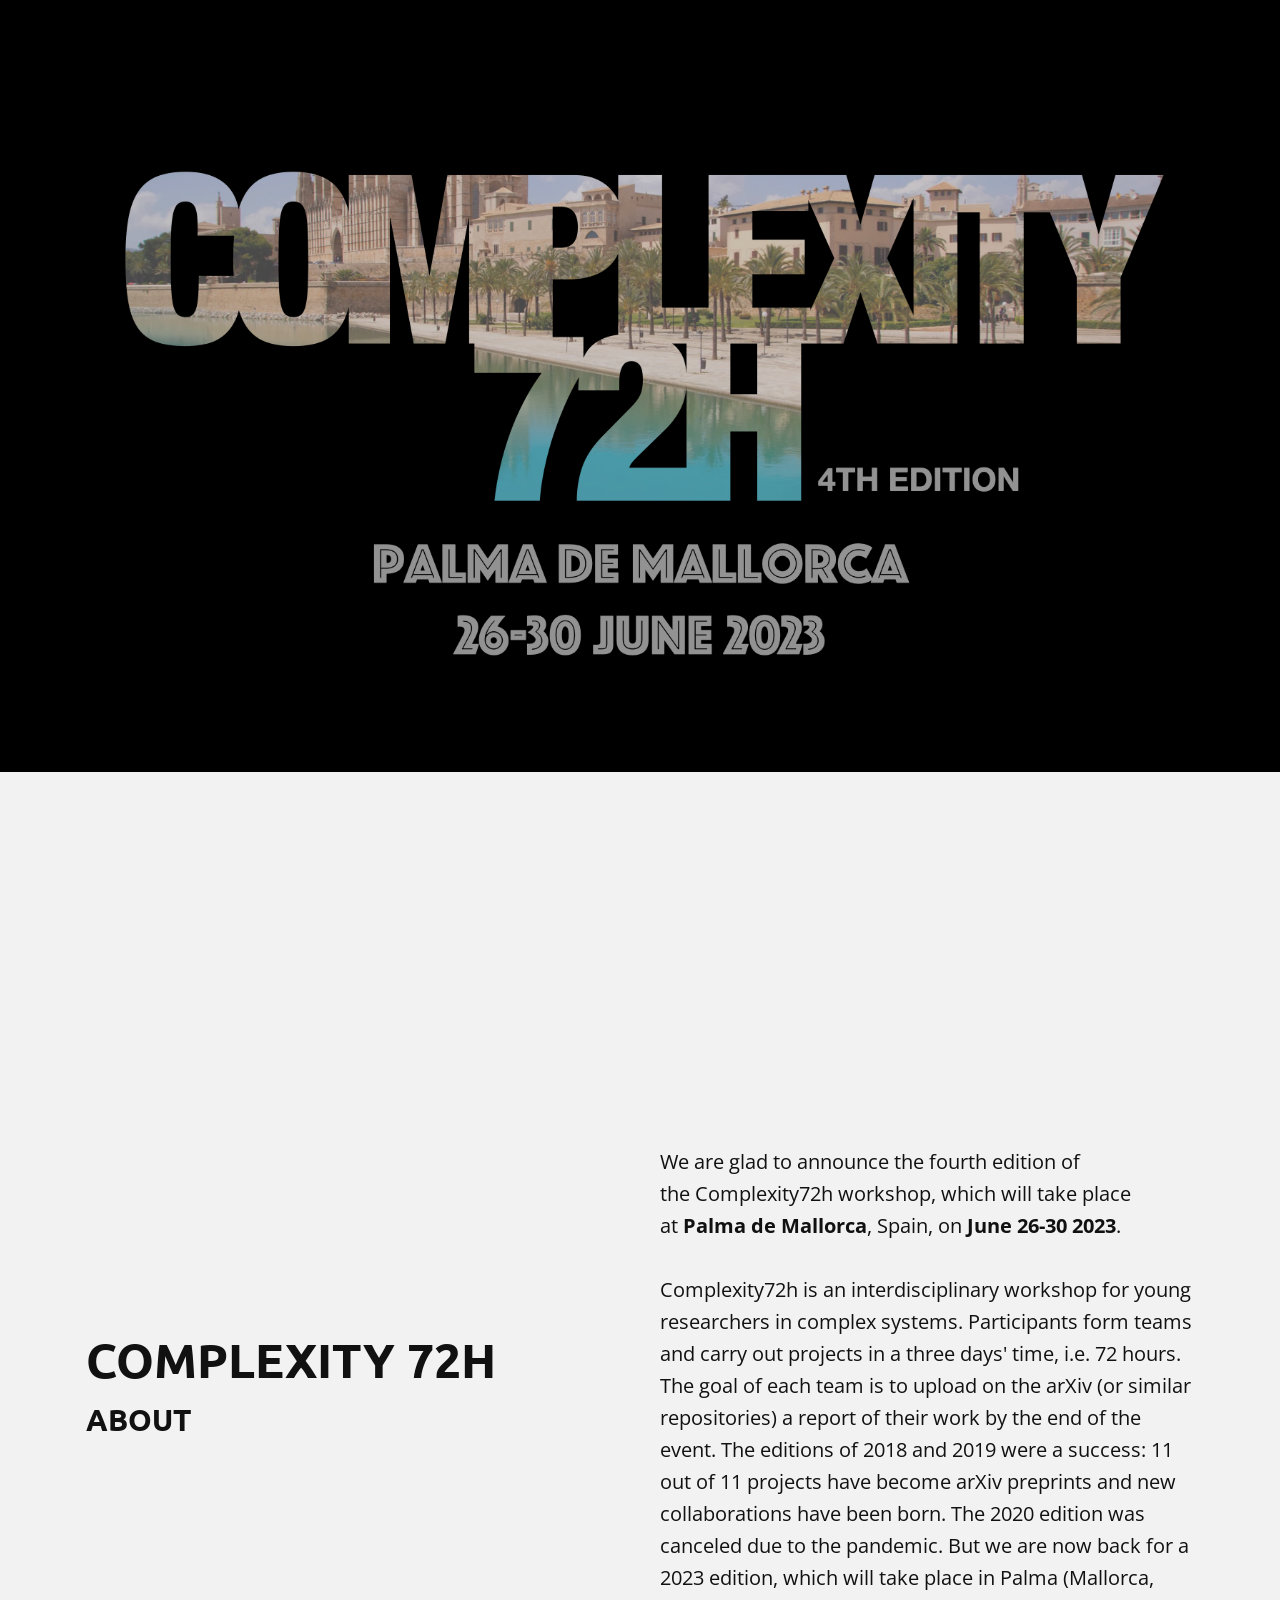
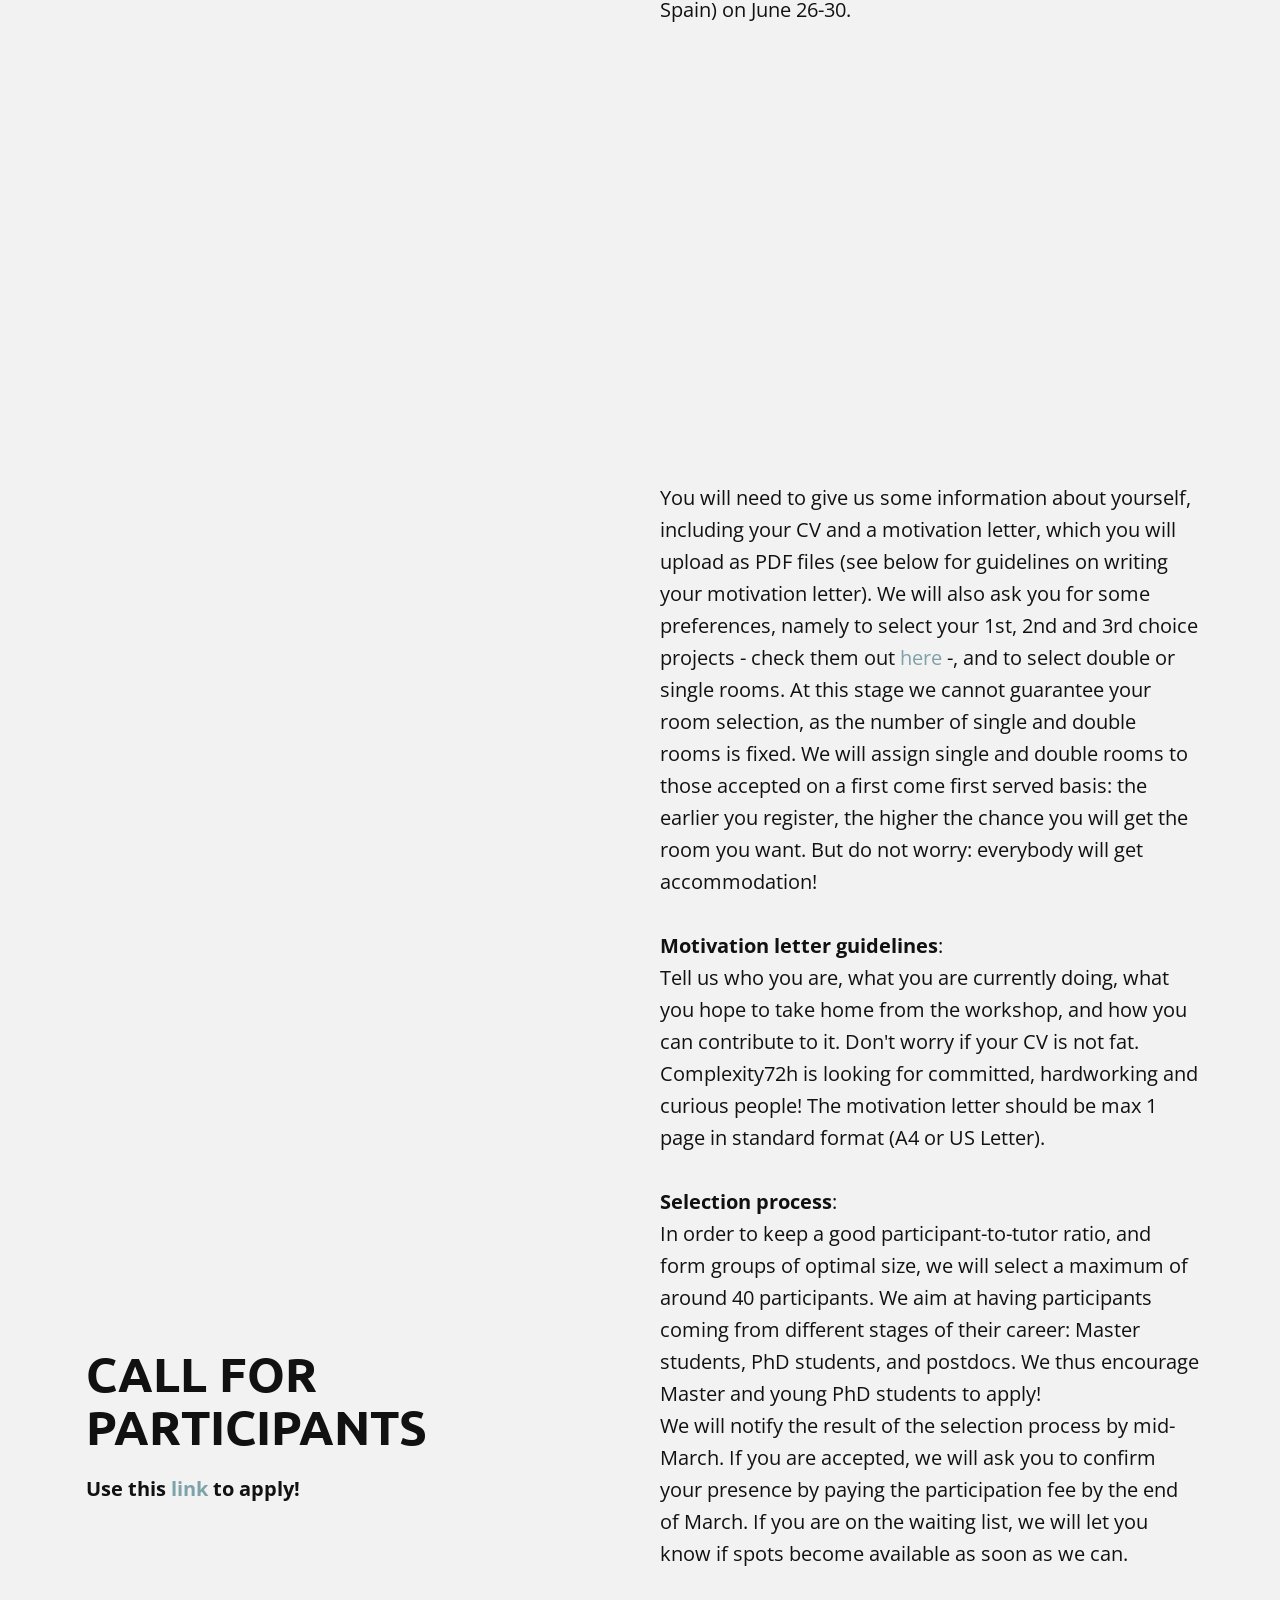
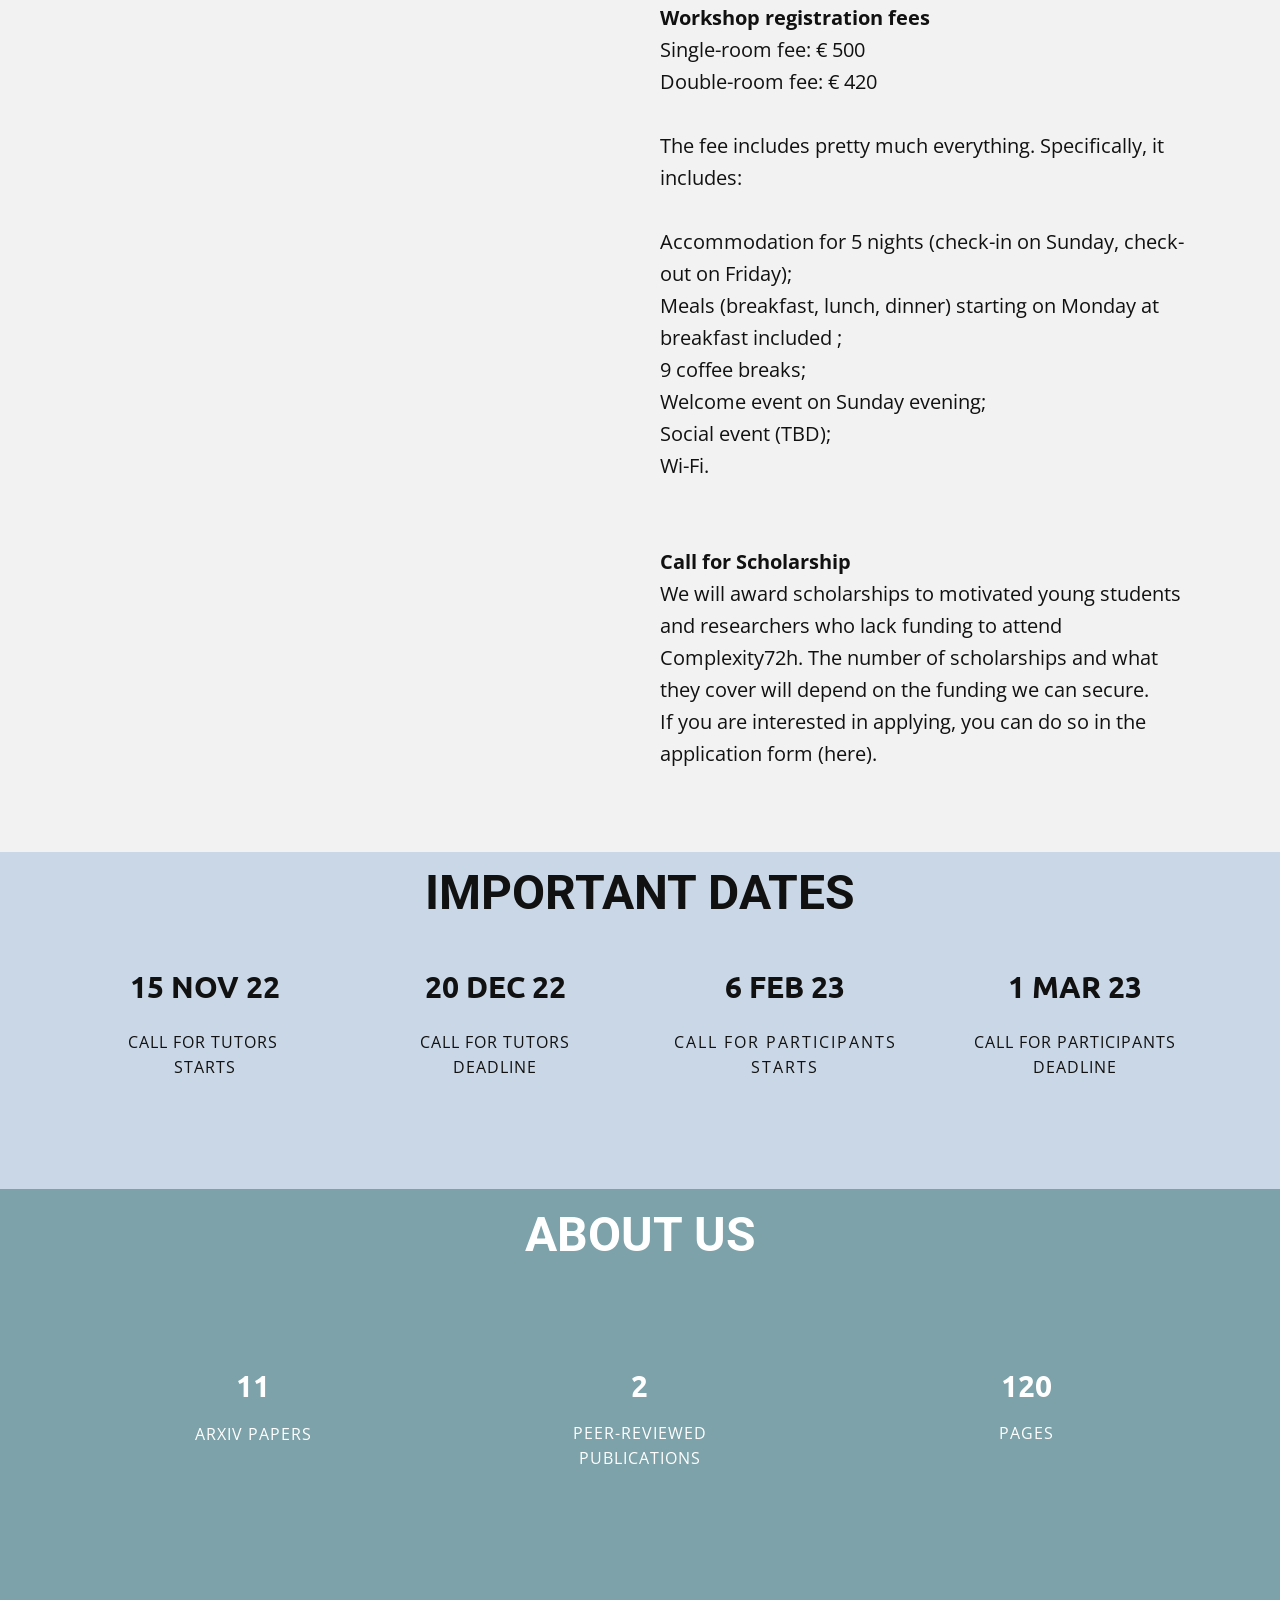
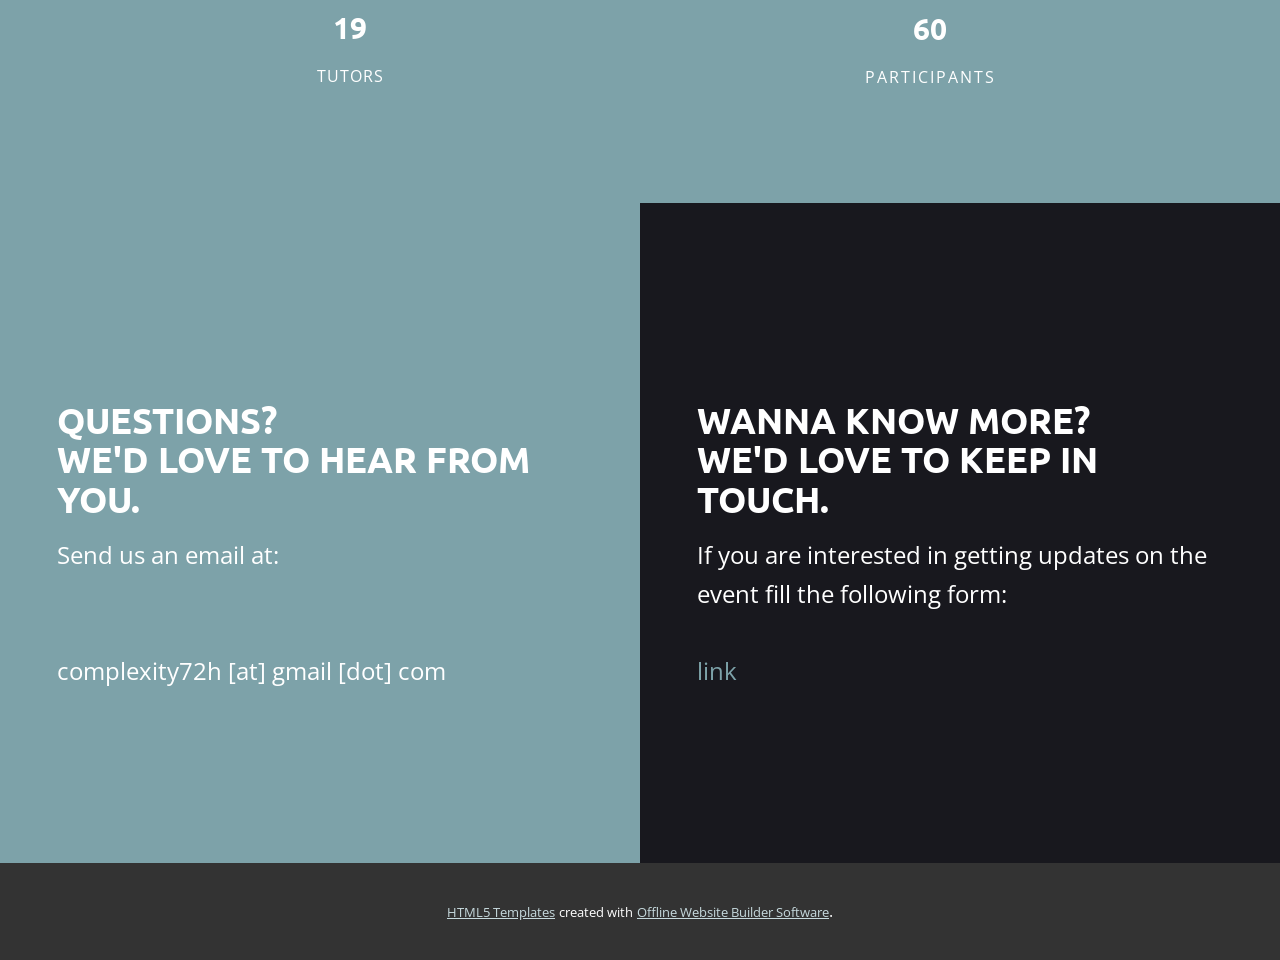
==== index.html @ 2f6fa7a8 "Add files via upload" ====
<!DOCTYPE html>
<html style="font-size: 16px;" lang="en"><head>
    <meta name="viewport" content="width=device-width, initial-scale=1.0">
    <meta charset="utf-8">
    <meta name="keywords" content="school, Children&amp;apos;sArt School, all our programs, We&amp;apos;d love to hear from you, our gallery, 5k, 150, 45, 250, Questions?Comments?We&amp;apos;d love to hear from you.">
    <meta name="description" content="">
    <title>Home</title>
    <link rel="stylesheet" href="nicepage.css" media="screen">
<link rel="stylesheet" href="Home.css" media="screen">
    <script class="u-script" type="text/javascript" src="jquery.js" defer=""></script>
    <script class="u-script" type="text/javascript" src="nicepage.js" defer=""></script>
    <meta name="generator" content="Nicepage 4.21.12, nicepage.com">
    <link id="u-theme-google-font" rel="stylesheet" href="https://fonts.googleapis.com/css?family=Roboto:100,100i,300,300i,400,400i,500,500i,700,700i,900,900i|Open+Sans:300,300i,400,400i,500,500i,600,600i,700,700i,800,800i">
    <link id="u-page-google-font" rel="stylesheet" href="https://fonts.googleapis.com/css?family=Ubuntu:300,300i,400,400i,500,500i,700,700i|Open+Sans:300,300i,400,400i,500,500i,600,600i,700,700i,800,800i">
    
    
    
    
    
    
    
    <script type="application/ld+json">{
		"@context": "http://schema.org",
		"@type": "Organization",
		"name": ""
}</script>
    <meta name="theme-color" content="#7da2a9">
    <meta property="og:title" content="Home">
    <meta property="og:type" content="website">
  </head>
  <body data-home-page="Home.html" data-home-page-title="Home" class="u-body u-overlap u-xl-mode" data-lang="en"><header class="u-black u-clearfix u-header u-sticky u-sticky-2eb9 u-header" id="sec-9c25"><div class="u-clearfix u-sheet u-sheet-1">
        <nav class="u-align-left u-menu u-menu-one-level u-nav-spacing-25 u-offcanvas u-menu-1">
          <div class="menu-collapse u-custom-font u-font-open-sans" style="font-weight: 700;">
            <a class="u-button-style u-custom-color u-custom-text-hover-color u-nav-link" href="#" style="padding: 4px 0px; font-size: calc(1em + 8px);">
              <svg class="u-svg-link" preserveAspectRatio="xMidYMin slice" viewBox="0 0 302 302" style="undefined"><use xmlns:xlink="http://www.w3.org/1999/xlink" xlink:href="#svg-7b92"></use></svg>
              <svg xmlns="http://www.w3.org/2000/svg" xmlns:xlink="http://www.w3.org/1999/xlink" version="1.1" id="svg-7b92" x="0px" y="0px" viewBox="0 0 302 302" style="enable-background:new 0 0 302 302;" xml:space="preserve" class="u-svg-content"><g><rect y="36" width="302" height="30"></rect><rect y="236" width="302" height="30"></rect><rect y="136" width="302" height="30"></rect>
</g><g></g><g></g><g></g><g></g><g></g><g></g><g></g><g></g><g></g><g></g><g></g><g></g><g></g><g></g><g></g></svg>
            </a>
          </div>
          <div class="u-custom-menu u-nav-container">
            <ul class="u-custom-font u-font-open-sans u-nav u-spacing-25 u-unstyled u-nav-1"><li class="u-nav-item"><a class="u-black u-button-style u-nav-link u-text-hover-white" href="Home.html" style="padding: 8px 48px;">Home</a>
</li><li class="u-nav-item"><a class="u-black u-button-style u-nav-link u-text-hover-white" href="Palma-de-Mallorca-2023.html" style="padding: 8px 48px;">Palma de Mallorca 2023</a>
</li><li class="u-nav-item"><a class="u-black u-button-style u-nav-link u-text-hover-white" href="Previous-Editions.html" style="padding: 8px 48px;">Previous Editions</a>
</li></ul>
          </div>
          <div class="u-custom-menu u-nav-container-collapse">
            <div class="u-align-center u-black u-container-style u-inner-container-layout u-opacity u-opacity-95 u-sidenav">
              <div class="u-inner-container-layout u-sidenav-overflow">
                <div class="u-menu-close"></div>
                <ul class="u-align-center u-nav u-popupmenu-items u-unstyled u-nav-2"><li class="u-nav-item"><a class="u-button-style u-nav-link" href="Home.html">Home</a>
</li><li class="u-nav-item"><a class="u-button-style u-nav-link" href="Palma-de-Mallorca-2023.html">Palma de Mallorca 2023</a>
</li><li class="u-nav-item"><a class="u-button-style u-nav-link" href="Previous-Editions.html">Previous Editions</a>
</li></ul>
              </div>
            </div>
            <div class="u-black u-menu-overlay u-opacity u-opacity-70"></div>
          </div>
        </nav>
      </div></header> 
    <section class="u-clearfix u-image u-section-1" id="sec-1aa9" data-image-width="1920" data-image-height="1080">
      <div class="u-clearfix u-sheet u-sheet-1"></div>
    </section>
    <section class="u-clearfix u-grey-5 u-section-2" id="sec-4bbd">
      <div class="u-clearfix u-sheet u-sheet-1">
        <div class="u-clearfix u-expanded-width u-gutter-20 u-layout-wrap u-layout-wrap-1">
          <div class="u-layout" style="">
            <div class="u-layout-row" style="">
              <div class="u-align-left u-container-style u-layout-cell u-left-cell u-size-30 u-layout-cell-1">
                <div class="u-container-layout u-valign-middle u-container-layout-1">
                  <h2 class="u-text u-text-1">
                    <span style="font-weight: 700;"></span> COMPLEXITY 72H<br>
                    <span style="font-size: 1.875rem;">ABOUT</span>
                  </h2>
                </div>
              </div>
              <div class="u-align-left u-container-style u-layout-cell u-right-cell u-size-30 u-layout-cell-2">
                <div class="u-container-layout u-valign-middle u-container-layout-2">
                  <p class="u-text u-text-2">We are glad to announce the fourth edition of the&nbsp;Complexity72h&nbsp;workshop, which will take place at&nbsp;<span style="font-weight: 700;">Palma de Mallorca</span>, Spain, on&nbsp;<span style="font-weight: 700;">June 26-30 2023</span>.<br>
                    <br>Complexity72h&nbsp;is an interdisciplinary workshop for young researchers in complex systems. Participants form teams and carry out projects in a three days' time, i.e. 72 hours. The goal of each team is to upload on the arXiv (or similar repositories) a report of their work by the end of the event. The editions of 2018 and 2019 were a success: 11 out of 11 projects have become arXiv preprints and new collaborations have been born.&nbsp;The 2020 edition was canceled due to the pandemic. But we are now back for a 2023 edition, which will take place in Palma (Mallorca, Spain) on June 26-30.&nbsp;
                  </p>
                </div>
              </div>
            </div>
          </div>
        </div>
      </div>
    </section>
    <section class="u-clearfix u-grey-5 u-section-3" id="sec-7273">
      <div class="u-clearfix u-sheet u-sheet-1">
        <div class="u-clearfix u-expanded-width u-gutter-20 u-layout-wrap u-layout-wrap-1">
          <div class="u-layout" style="">
            <div class="u-layout-row" style="">
              <div class="u-align-left u-container-style u-layout-cell u-left-cell u-size-30 u-layout-cell-1">
                <div class="u-container-layout u-valign-middle u-container-layout-1">
                  <h2 class="u-text u-text-1">
                    <span style="font-weight: 700;"></span>CALL FOR PARTICIPANTS <br>
                  </h2>
                  <p class="u-large-text u-text u-text-variant u-text-2">
                    <span style="font-weight: 700;"></span>Use this <a href="https://forms.gle/ZhBWpXZ8KULKMS8RA" class="u-active-none u-border-none u-btn u-button-link u-button-style u-hover-none u-none u-text-palette-1-base u-btn-1" target="_blank">link</a> to apply!​&nbsp;<br>
                  </p>
                </div>
              </div>
              <div class="u-align-left u-container-style u-layout-cell u-right-cell u-size-30 u-layout-cell-2">
                <div class="u-container-layout u-valign-middle u-container-layout-2">
                  <p class="u-text u-text-3"><b style="">
                      <span style="font-weight: 400;">You will need to give us some information about yourself, including your CV and a motivation letter, which you will upload as PDF files (see below for guidelines on writing your motivation letter). We will also ask you for some preferences, namely to select your 1st, 2nd and 3rd choice projects - check them out <a href="Palma-de-Mallorca-2023.html" class="u-active-none u-border-none u-btn u-button-link u-button-style u-hover-none u-none u-text-palette-1-base u-btn-2">here</a> -, and to select double or single rooms. At this stage we cannot guarantee your room selection, as the number of single and double rooms is fixed. We will assign single and double rooms to those accepted on a first come first served basis: the earlier you register, the higher the chance you will get the room you want. But do not worry: everybody will get accommodation!
                      </span>
                      <br>
                      <br>
                      <span style="font-weight: 400;">
                        <span style="font-weight: 700;">Motivation letter guidelines</span>:
                      </span>
                      <br>
                      <span style="font-weight: 400;">Tell us who you are, what you are currently doing, what you hope to take home from the workshop, and how you can contribute to it. Don't worry if your CV is not fat. Complexity72h is looking for committed, hardworking and curious people! The motivation letter should be max 1 page in standard format (A4 or US Letter).</span>
                      <br>
                      <br>
                      <span style="font-weight: 400;">
                        <span style="font-weight: 700;">Selection process</span>:
                      </span>
                      <br>
                      <span style="font-weight: 400;">In order to keep a good participant-to-tutor ratio, and form groups of optimal size, we will select a maximum of around 40 participants. We aim at having participants coming from different stages of their career: Master students, PhD students, and postdocs. We thus encourage Master and young PhD students to apply!</span></b>
                    <br><b style="">
                      <span style="font-weight: 400;">We will notify the result of the selection process by mid-March. If you are accepted, we will ask you to confirm your presence by paying the participation fee by the end of March. If you are on the waiting list, we will let you know if spots become available as soon as we can.<span style="font-weight: 400;"></span>&nbsp;
                      </span></b>
                    <br>
                    <br><b>Workshop registration fees<br>
                      <span style="font-weight: 400;">Single-room fee: € 500<br>Double-room fee: € 420
                      </span></b>
                    <br>
                    <br><b>
                      <span style="font-weight: 400;">The fee includes pretty much everything. Specifically, it includes:&nbsp;</span></b>
                    <br>
                    <br><b>
                      <span style="font-weight: 400;">Accommodation for 5 nights (check-in on Sunday, check-out on Friday);<br>
                      </span></b>Meals (breakfast, lunch, dinner) starting on Monday at breakfast included<b>
                      <span style="font-weight: 400;">;</span></b>
                    <br>9 coffee breaks;<br><b>
                      <span style="font-weight: 400;">Welcome event on Sunday evening;<br>Social event (TBD);<br>Wi-Fi.
                      </span></b>
                    <br>
                    <br>
                    <br><b>Call for Scholarship</b>
                    <br><b>
                      <span style="font-weight: 400;">We will award scholarships to motivated young students and researchers who lack funding to attend Complexity72h. </span></b>The number of scholarships and what they cover will depend on the funding we can secure.<br><b>
                      <span style="font-weight: 400;">If you are interested in applying, you can do so in the application form (here).</span>
                      <br></b>
                  </p>
                </div>
              </div>
            </div>
          </div>
        </div>
      </div>
    </section>
    <section class="u-clearfix u-palette-2-light-2 u-section-4" id="sec-7dad">
      <div class="u-clearfix u-sheet u-sheet-1">
        <h1 class="u-align-center u-text u-text-1">IMPORTANT DATES</h1>
        <div class="u-clearfix u-expanded-width u-gutter-20 u-layout-wrap u-layout-wrap-1">
          <div class="u-layout">
            <div class="u-layout-row">
              <div class="u-align-center u-container-style u-layout-cell u-left-cell u-size-15 u-size-30-md u-layout-cell-1">
                <div class="u-container-layout">
                  <h2 class="u-text u-text-2" data-animation-name="counter" data-animation-event="scroll" data-animation-duration="3000">15&nbsp;NOV&nbsp;22</h2>
                  <p class="u-text u-text-3">CALL FOR TUTORS&nbsp;<br>STARTS
                  </p>
                </div>
              </div>
              <div class="u-align-center u-container-style u-layout-cell u-size-15 u-size-30-md u-layout-cell-2">
                <div class="u-container-layout">
                  <h2 class="u-text u-text-4" data-animation-name="counter" data-animation-event="scroll" data-animation-duration="3000">20&nbsp;DEC&nbsp;22</h2>
                  <p class="u-text u-text-5">CALL FOR TUTORS<br>DEADLINE
                  </p>
                </div>
              </div>
              <div class="u-align-center u-container-style u-layout-cell u-size-15 u-size-30-md u-layout-cell-3">
                <div class="u-container-layout">
                  <h2 class="u-text u-text-6" data-animation-name="counter" data-animation-event="scroll" data-animation-duration="3000">6 FEB&nbsp;23</h2>
                  <p class="u-text u-text-7">CALL FOR PARTICIPANTS STARTS</p>
                </div>
              </div>
              <div class="u-align-center u-container-style u-layout-cell u-right-cell u-size-15 u-size-30-md u-layout-cell-4">
                <div class="u-container-layout">
                  <h2 class="u-text u-text-8" data-animation-name="counter" data-animation-event="scroll" data-animation-duration="3000">1&nbsp;MAR&nbsp;23</h2>
                  <p class="u-text u-text-9">CALL FOR PARTICIPANTS DEADLINE</p>
                </div>
              </div>
            </div>
          </div>
        </div>
      </div>
    </section>
    <section class="u-clearfix u-palette-1-base u-section-5" id="sec-4402">
      <div class="u-clearfix u-sheet u-sheet-1">
        <h1 class="u-align-center u-text u-text-1">ABOUT US</h1>
        <div class="u-clearfix u-expanded-width u-gutter-20 u-layout-wrap u-layout-wrap-1">
          <div class="u-layout">
            <div class="u-layout-row">
              <div class="u-align-center u-container-style u-layout-cell u-left-cell u-size-20 u-layout-cell-1">
                <div class="u-container-layout">
                  <h2 class="u-text u-text-2" data-animation-name="counter" data-animation-event="scroll" data-animation-duration="3000">11</h2>
                  <p class="u-text u-text-3">ARXIV PAPERS</p>
                </div>
              </div>
              <div class="u-align-center u-container-style u-layout-cell u-size-20 u-layout-cell-2">
                <div class="u-container-layout">
                  <h2 class="u-text u-text-4" data-animation-name="counter" data-animation-event="scroll" data-animation-duration="3000">2</h2>
                  <p class="u-text u-text-5">PEER-REVIEWED PUBLICATIONS</p>
                </div>
              </div>
              <div class="u-align-center u-container-style u-layout-cell u-right-cell u-size-20 u-layout-cell-3">
                <div class="u-container-layout">
                  <h2 class="u-text u-text-6" data-animation-name="counter" data-animation-event="scroll" data-animation-duration="3000">120</h2>
                  <p class="u-text u-text-7">PAGES</p>
                </div>
              </div>
            </div>
          </div>
        </div>
        <div class="u-clearfix u-expanded-width u-gutter-20 u-layout-wrap u-layout-wrap-2">
          <div class="u-layout">
            <div class="u-layout-row">
              <div class="u-align-center u-container-style u-layout-cell u-size-30 u-layout-cell-4">
                <div class="u-container-layout u-valign-middle-lg u-valign-middle-md u-valign-middle-sm u-valign-middle-xl">
                  <h2 class="u-text u-text-8" data-animation-name="counter" data-animation-event="scroll" data-animation-duration="3000">19</h2>
                  <p class="u-text u-text-9">TUTORS</p>
                </div>
              </div>
              <div class="u-align-center u-container-style u-layout-cell u-size-30 u-layout-cell-5">
                <div class="u-container-layout">
                  <h2 class="u-text u-text-10" data-animation-name="counter" data-animation-event="scroll" data-animation-duration="3000">60</h2>
                  <p class="u-text u-text-11">PARTICIPANTS</p>
                </div>
              </div>
            </div>
          </div>
        </div>
      </div>
    </section>
    <section class="u-clearfix u-section-6" id="sec-4dc2">
      <div class="u-clearfix u-expanded-width u-layout-wrap u-layout-wrap-1">
        <div class="u-layout">
          <div class="u-layout-row">
            <div class="u-container-style u-layout-cell u-left-cell u-palette-1-base u-size-30 u-layout-cell-1">
              <div class="u-container-layout u-valign-middle-md u-container-layout-1">
                <h2 class="u-text u-text-1">Questions?<br>We'd love to hear from you.
                </h2>
                <p class="u-text u-text-2">Send us an email at:<br>
                  <br>
                  <br>complexity72h [at] gmail [dot] com<br>
                </p>
              </div>
            </div>
            <div class="u-container-style u-layout-cell u-palette-3-base u-right-cell u-size-30 u-layout-cell-2">
              <div class="u-container-layout u-valign-middle-sm">
                <h2 class="u-text u-text-3">WANNA KNOW MORE?<br>We'd love to KEEP IN TOUCH.<br>
                </h2>
                <p class="u-text u-text-4">If you are interested in getting updates on the event fill the following form:&nbsp;<br>
                  <br>
                  <a href="https://forms.gle/D4HjckJXUAD5iAQCA" class="u-active-none u-border-none u-btn u-button-link u-button-style u-hover-none u-none u-text-palette-1-base u-btn-1" target="_blank">link</a>
                  <br>
                </p>
              </div>
            </div>
          </div>
        </div>
      </div>
    </section>
    
    
    
    <section class="u-backlink u-clearfix u-grey-80">
      <a class="u-link" href="https://nicepage.com/html5-template" target="_blank">
        <span>HTML5 Templates</span>
      </a>
      <p class="u-text">
        <span>created with</span>
      </p>
      <a class="u-link" href="" target="_blank">
        <span>Offline Website Builder Software</span>
      </a>. 
    </section>
  
</body></html>
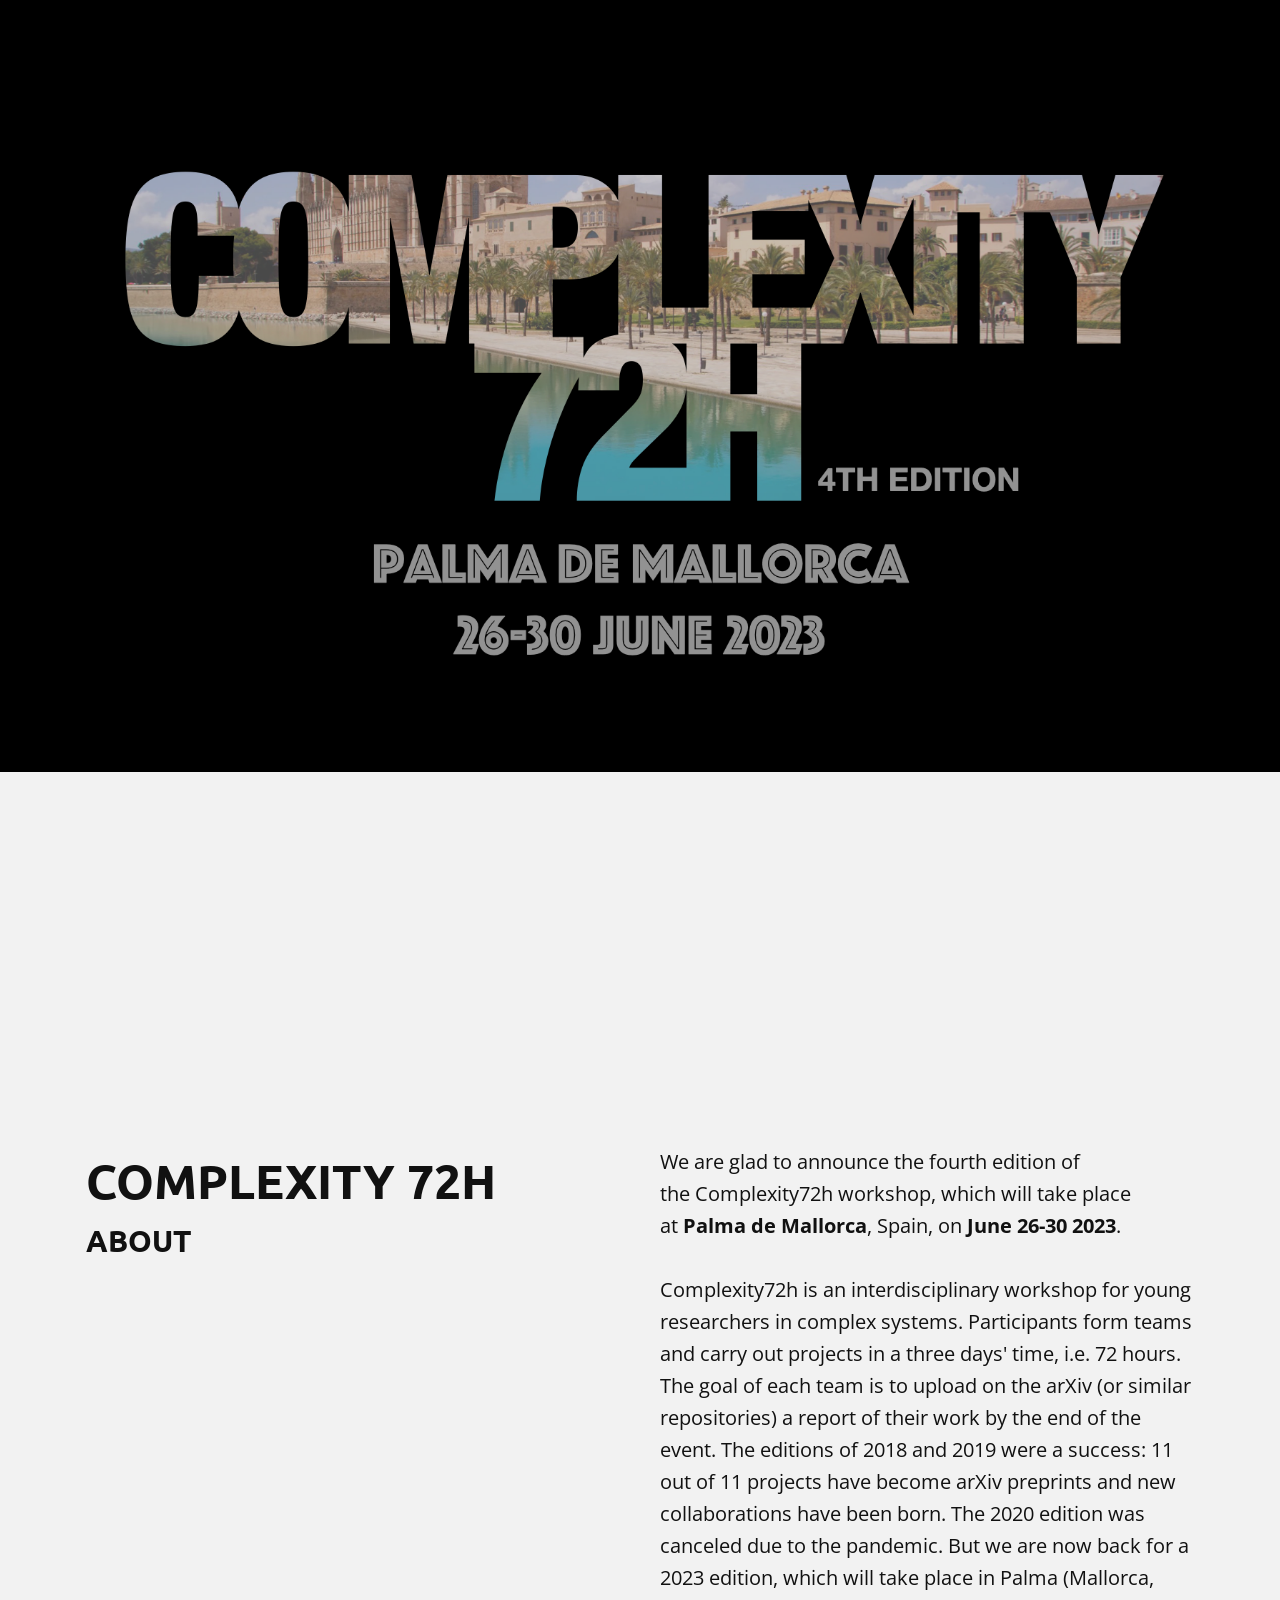
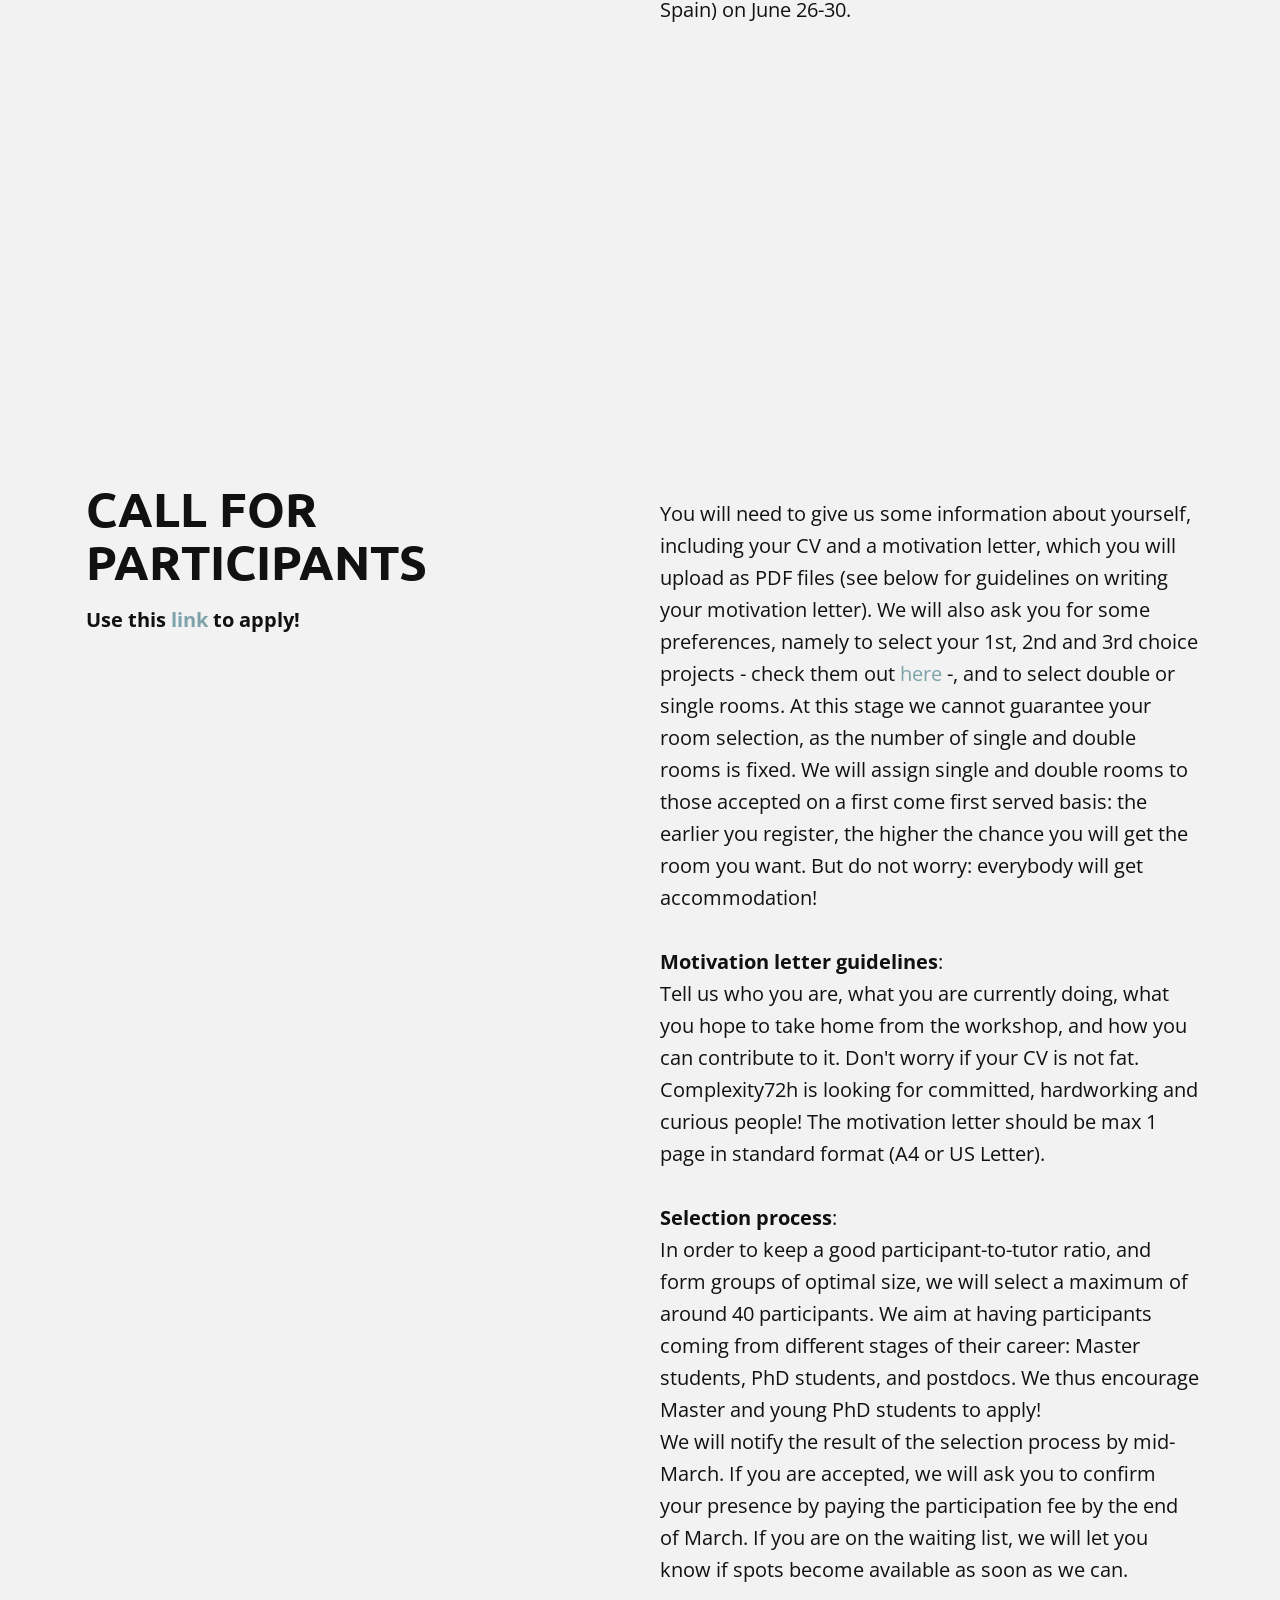
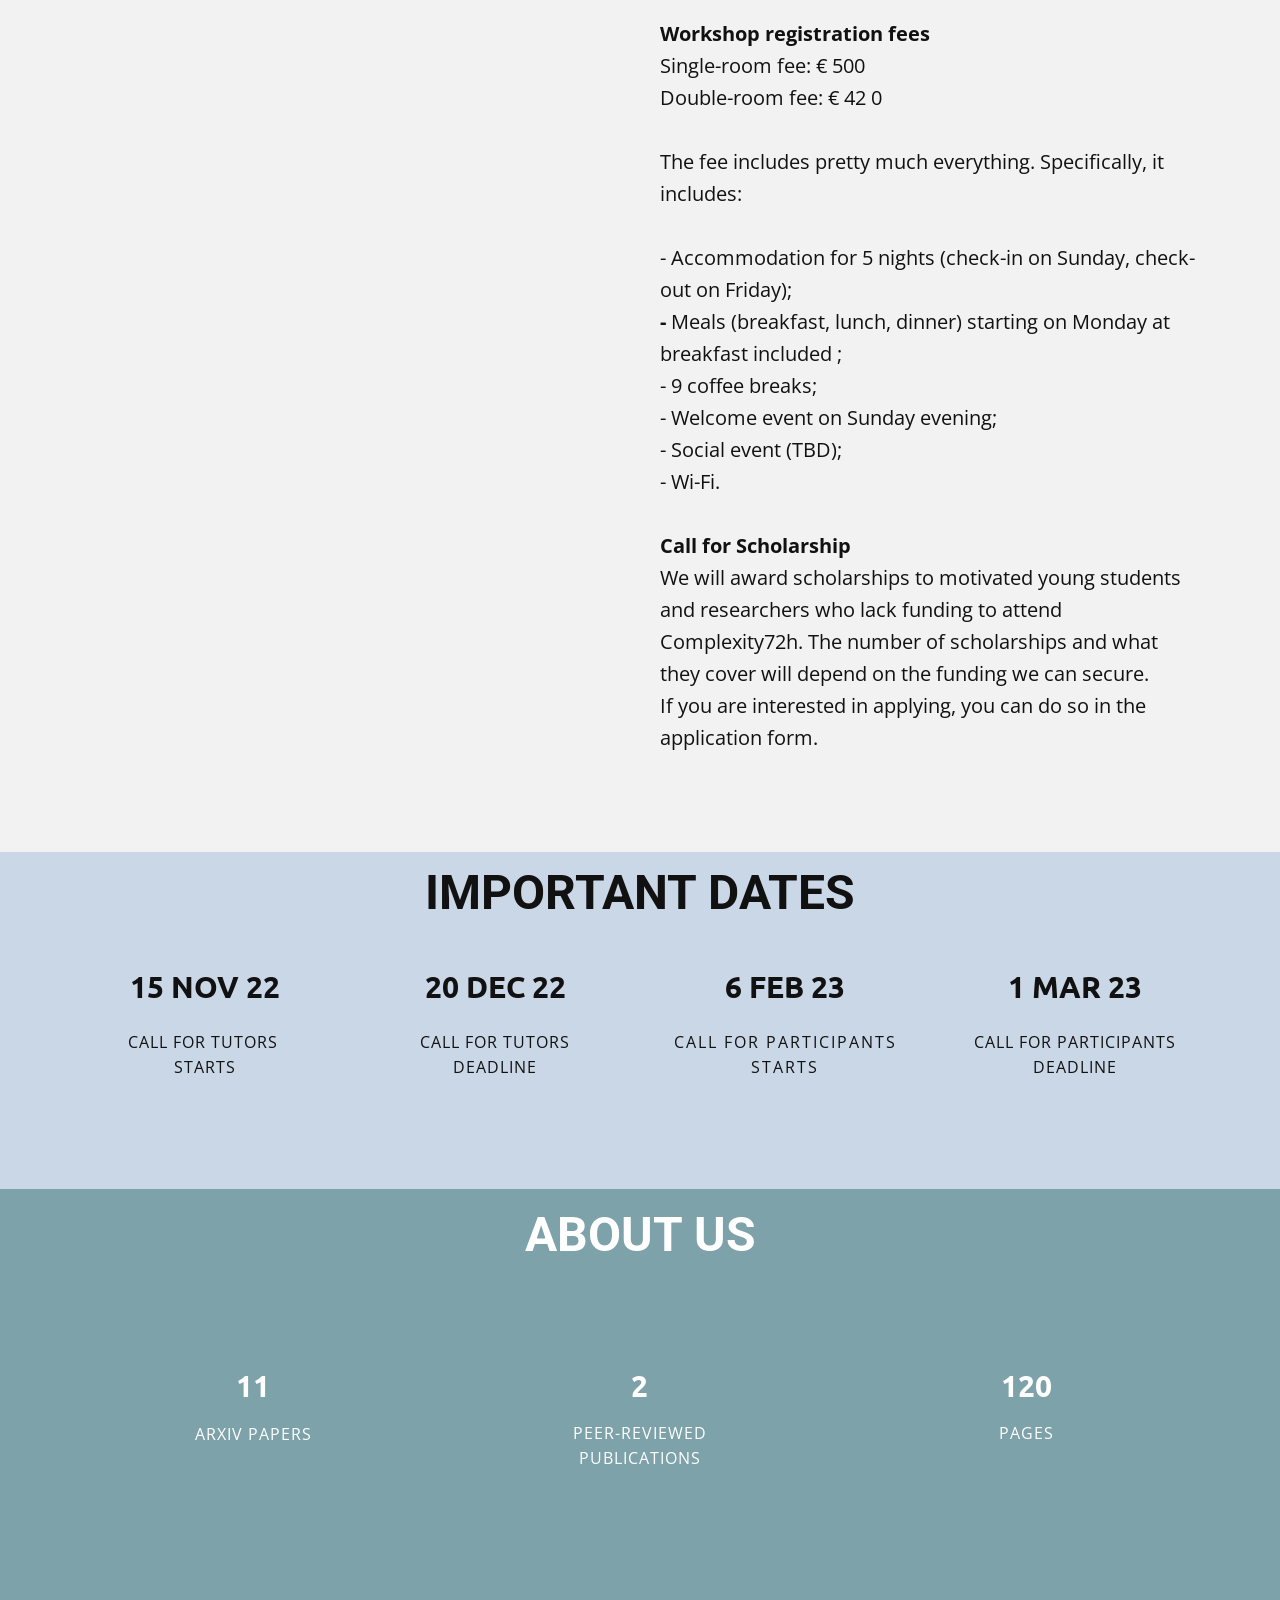
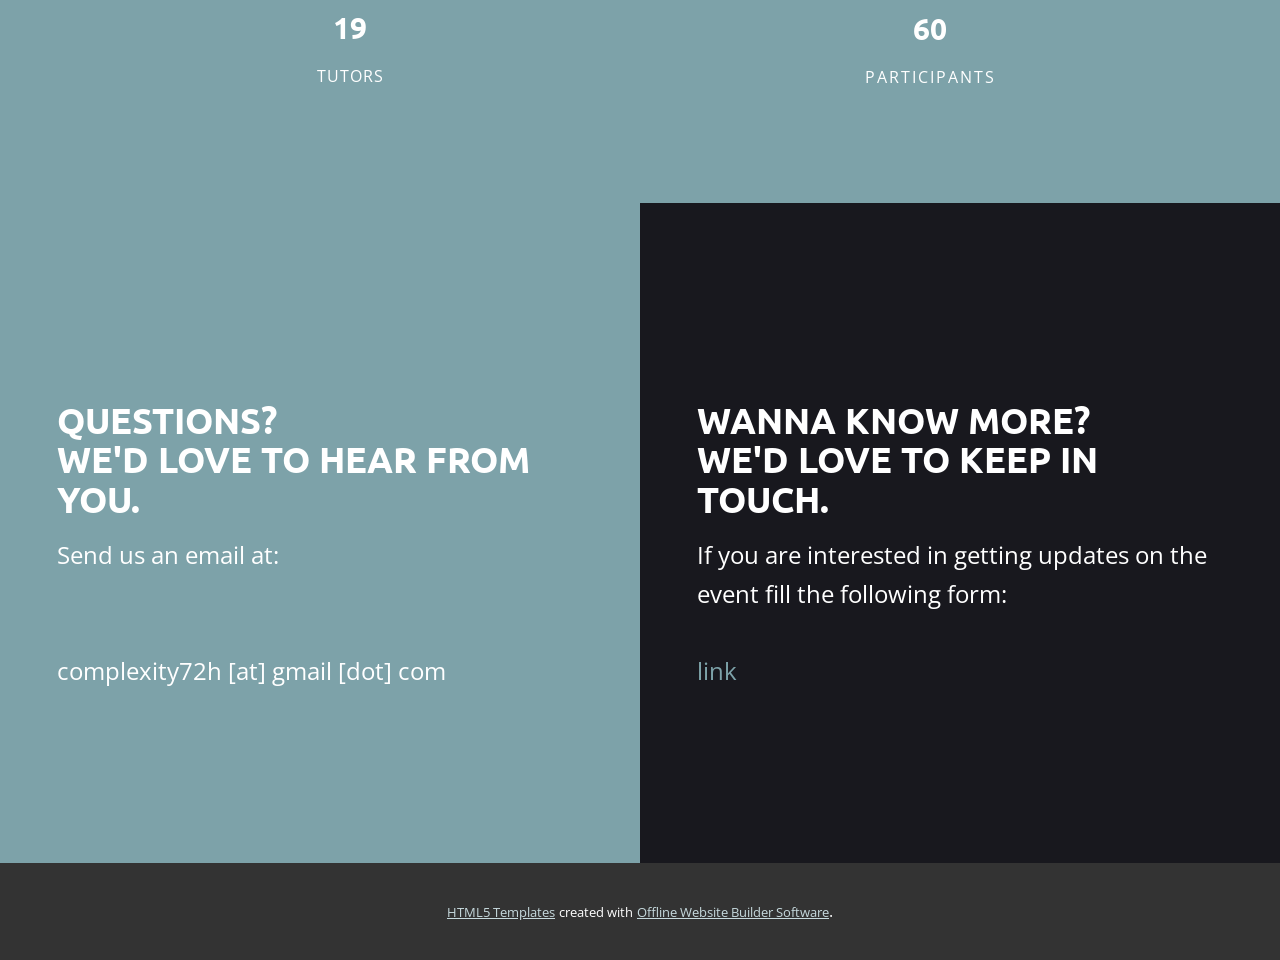
==== commit 27c612ca: "Add files via upload" ====
--- a/index.html
+++ b/index.html
@@ -66,7 +66,7 @@
           <div class="u-layout" style="">
             <div class="u-layout-row" style="">
               <div class="u-align-left u-container-style u-layout-cell u-left-cell u-size-30 u-layout-cell-1">
-                <div class="u-container-layout u-valign-middle u-container-layout-1">
+                <div class="u-container-layout u-container-layout-1">
                   <h2 class="u-text u-text-1">
                     <span style="font-weight: 700;"></span> COMPLEXITY 72H<br>
                     <span style="font-size: 1.875rem;">ABOUT</span>
@@ -91,7 +91,7 @@
           <div class="u-layout" style="">
             <div class="u-layout-row" style="">
               <div class="u-align-left u-container-style u-layout-cell u-left-cell u-size-30 u-layout-cell-1">
-                <div class="u-container-layout u-valign-middle u-container-layout-1">
+                <div class="u-container-layout u-container-layout-1">
                   <h2 class="u-text u-text-1">
                     <span style="font-weight: 700;"></span>CALL FOR PARTICIPANTS <br>
                   </h2>
@@ -104,46 +104,50 @@
                 <div class="u-container-layout u-valign-middle u-container-layout-2">
                   <p class="u-text u-text-3"><b style="">
                       <span style="font-weight: 400;">You will need to give us some information about yourself, including your CV and a motivation letter, which you will upload as PDF files (see below for guidelines on writing your motivation letter). We will also ask you for some preferences, namely to select your 1st, 2nd and 3rd choice projects - check them out <a href="Palma-de-Mallorca-2023.html" class="u-active-none u-border-none u-btn u-button-link u-button-style u-hover-none u-none u-text-palette-1-base u-btn-2">here</a> -, and to select double or single rooms. At this stage we cannot guarantee your room selection, as the number of single and double rooms is fixed. We will assign single and double rooms to those accepted on a first come first served basis: the earlier you register, the higher the chance you will get the room you want. But do not worry: everybody will get accommodation!
-                      </span>
-                      <br>
-                      <br>
+                      </span></b>
+                    <br>
+                    <br><b style="">
                       <span style="font-weight: 400;">
                         <span style="font-weight: 700;">Motivation letter guidelines</span>:
-                      </span>
-                      <br>
-                      <span style="font-weight: 400;">Tell us who you are, what you are currently doing, what you hope to take home from the workshop, and how you can contribute to it. Don't worry if your CV is not fat. Complexity72h is looking for committed, hardworking and curious people! The motivation letter should be max 1 page in standard format (A4 or US Letter).</span>
-                      <br>
-                      <br>
+                      </span></b>
+                    <br><b style="">
+                      <span style="font-weight: 400;">Tell us who you are, what you are currently doing, what you hope to take home from the workshop, and how you can contribute to it. Don't worry if your CV is not fat. Complexity72h is looking for committed, hardworking and curious people! The motivation letter should be max 1 page in standard format (A4 or US Letter).</span></b>
+                    <br>
+                    <br><b style="">
                       <span style="font-weight: 400;">
                         <span style="font-weight: 700;">Selection process</span>:
-                      </span>
-                      <br>
+                      </span></b>
+                    <br><b style="">
                       <span style="font-weight: 400;">In order to keep a good participant-to-tutor ratio, and form groups of optimal size, we will select a maximum of around 40 participants. We aim at having participants coming from different stages of their career: Master students, PhD students, and postdocs. We thus encourage Master and young PhD students to apply!</span></b>
                     <br><b style="">
-                      <span style="font-weight: 400;">We will notify the result of the selection process by mid-March. If you are accepted, we will ask you to confirm your presence by paying the participation fee by the end of March. If you are on the waiting list, we will let you know if spots become available as soon as we can.<span style="font-weight: 400;"></span>&nbsp;
-                      </span></b>
-                    <br>
-                    <br><b>Workshop registration fees<br>
-                      <span style="font-weight: 400;">Single-room fee: € 500<br>Double-room fee: € 420
-                      </span></b>
-                    <br>
-                    <br><b>
-                      <span style="font-weight: 400;">The fee includes pretty much everything. Specifically, it includes:&nbsp;</span></b>
-                    <br>
-                    <br><b>
-                      <span style="font-weight: 400;">Accommodation for 5 nights (check-in on Sunday, check-out on Friday);<br>
-                      </span></b>Meals (breakfast, lunch, dinner) starting on Monday at breakfast included<b>
+                      <span style="font-weight: 400;">We will notify the result of the selection process by mid-March. If you are accepted, we will ask you to confirm your presence by paying the participation fee by the end of March. If you are on the waiting list, we will let you know if spots become available as soon as we can.<span style="font-weight: 400;"></span>
+                      </span></b>
+                    <br>
+                    <br><b>Workshop registration fees</b>
+                    <br><b>
+                      <span style="font-weight: 400;">Single-room fee: € 500</span></b>
+                    <br><b>
+                      <span style="font-weight: 400;">Double-room fee: € 42</span>
+                      <span style="font-weight: 400;">0</span></b>
+                    <br>
+                    <br><b>
+                      <span style="font-weight: 400;">The fee includes pretty much everything. Specifically, it includes:</span></b>
+                    <br>
+                    <br><b>
+                      <span style="font-weight: 400;">- Accommodation for 5 nights (check-in on Sunday, check-out on Friday);</span></b>
+                    <br><b> -&nbsp;</b>Meals (breakfast, lunch, dinner) starting on Monday at breakfast included<b>
                       <span style="font-weight: 400;">;</span></b>
-                    <br>9 coffee breaks;<br><b>
-                      <span style="font-weight: 400;">Welcome event on Sunday evening;<br>Social event (TBD);<br>Wi-Fi.
-                      </span></b>
-                    <br>
+                    <br>- 9 coffee breaks;<br><b>
+                      <span style="font-weight: 400;">- Welcome event on Sunday evening;</span></b>
+                    <br><b>
+                      <span style="font-weight: 400;">- Social event (TBD);</span></b>
+                    <br><b>
+                      <span style="font-weight: 400;">- Wi-Fi.</span></b>
                     <br>
                     <br><b>Call for Scholarship</b>
                     <br><b>
                       <span style="font-weight: 400;">We will award scholarships to motivated young students and researchers who lack funding to attend Complexity72h. </span></b>The number of scholarships and what they cover will depend on the funding we can secure.<br><b>
-                      <span style="font-weight: 400;">If you are interested in applying, you can do so in the application form (here).</span>
-                      <br></b>
+                      <span style="font-weight: 400;">If you are interested in applying, you can do so in the application form.</span></b>
                   </p>
                 </div>
               </div>
--- a/Home.css
+++ b/Home.css
@@ -37,7 +37,7 @@
 }
 
 .u-section-2 .u-layout-cell-1 {
-  min-height: 395px;
+  min-height: 1084px;
 }
 
 .u-section-2 .u-container-layout-1 {
@@ -47,7 +47,7 @@
 
 .u-section-2 .u-text-1 {
   font-size: 3rem;
-  margin: 0 16px;
+  margin: 300px 16px 0;
 }
 
 .u-section-2 .u-layout-cell-2 {
@@ -67,6 +67,10 @@
 @media (max-width: 1199px) {
   .u-section-2 .u-sheet-1 {
     min-height: 514px;
+  }
+
+  .u-section-2 .u-layout-cell-1 {
+    min-height: 395px;
   }
 
   .u-section-2 .u-text-1 {
@@ -147,7 +151,7 @@
 }
 
 .u-section-3 .u-layout-cell-1 {
-  min-height: 395px;
+  min-height: 1908px;
 }
 
 .u-section-3 .u-container-layout-1 {
@@ -162,7 +166,7 @@
 
 .u-section-3 .u-text-2 {
   font-weight: 700;
-  margin: 20px 16px 0;
+  margin: 16px 16px 0;
 }
 
 .u-section-3 .u-btn-1 {
@@ -181,6 +185,7 @@
 
 .u-section-3 .u-text-3 {
   font-size: 1.25rem;
+  background-image: none;
   margin: 0 10px;
 }
 
@@ -195,7 +200,7 @@
   }
 
   .u-section-3 .u-layout-cell-1 {
-    min-height: 326px;
+    min-height: 1573px;
   }
 
   .u-section-3 .u-text-1 {
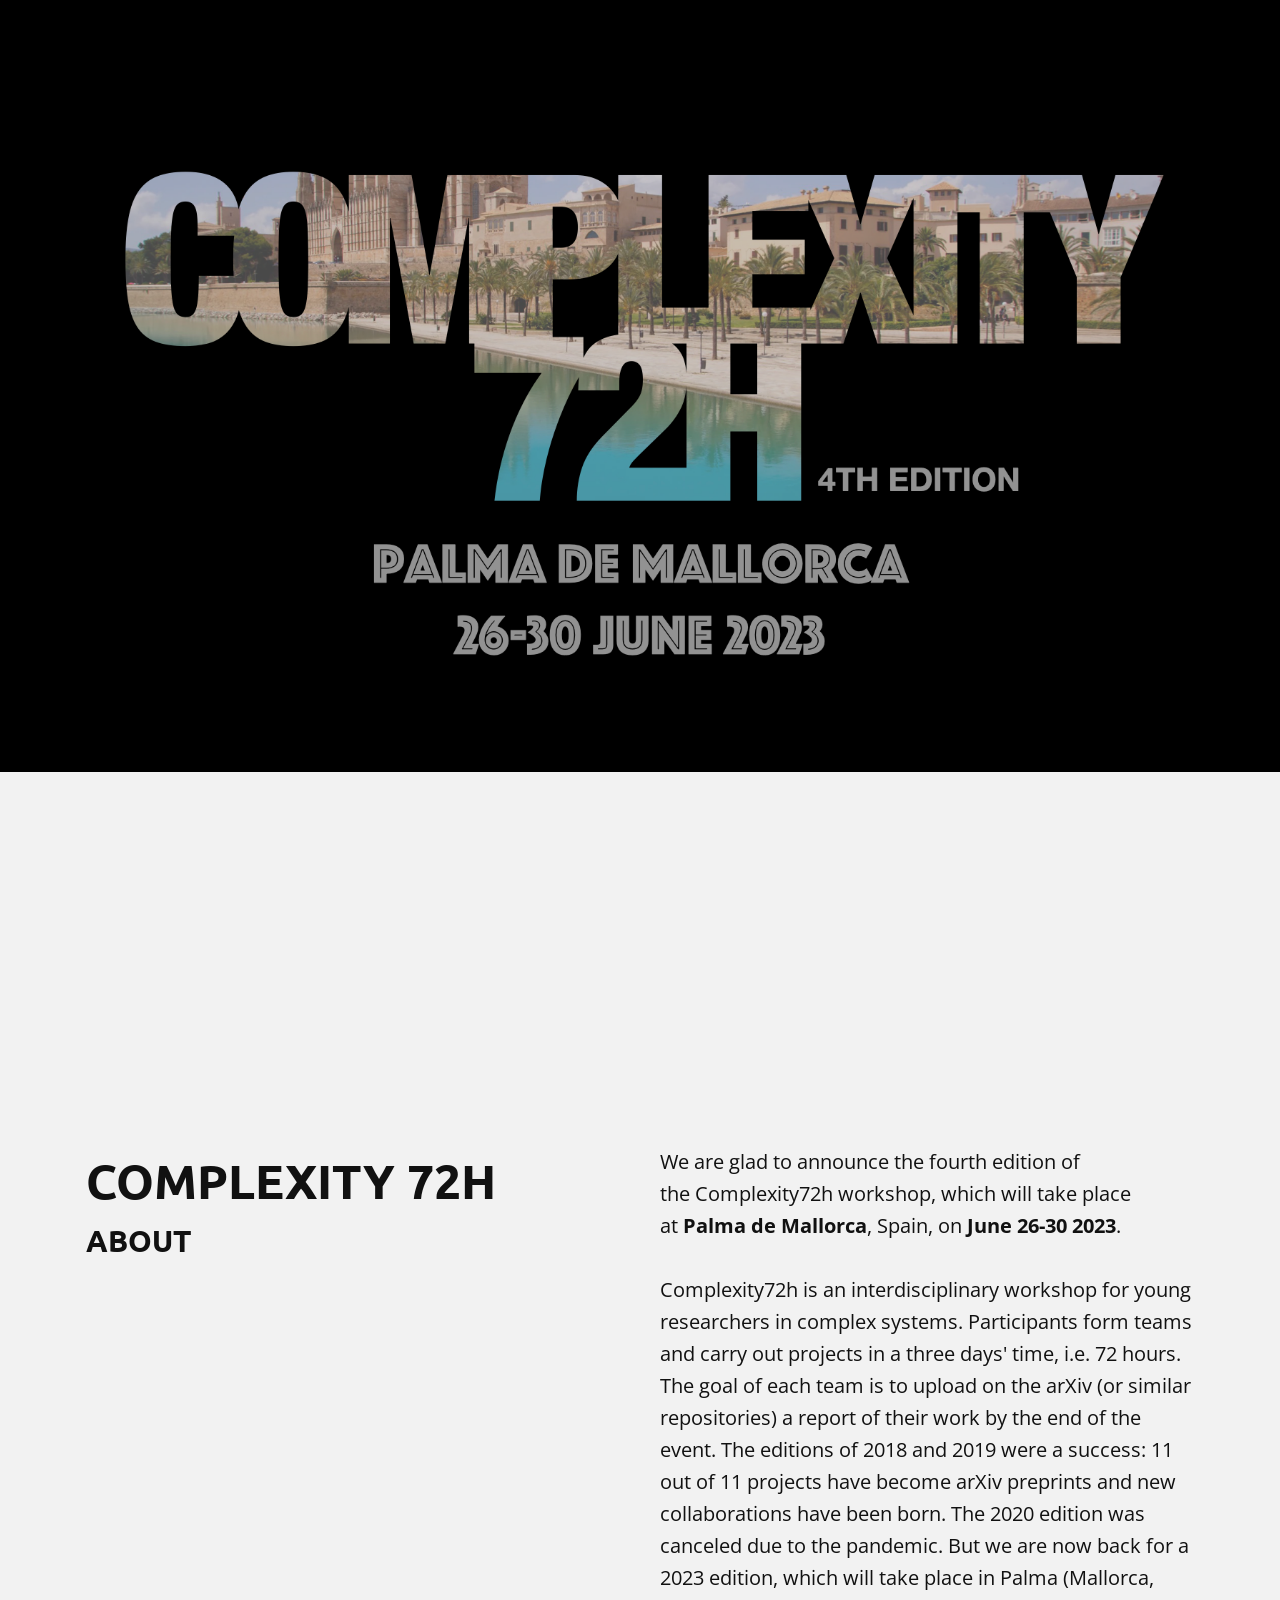
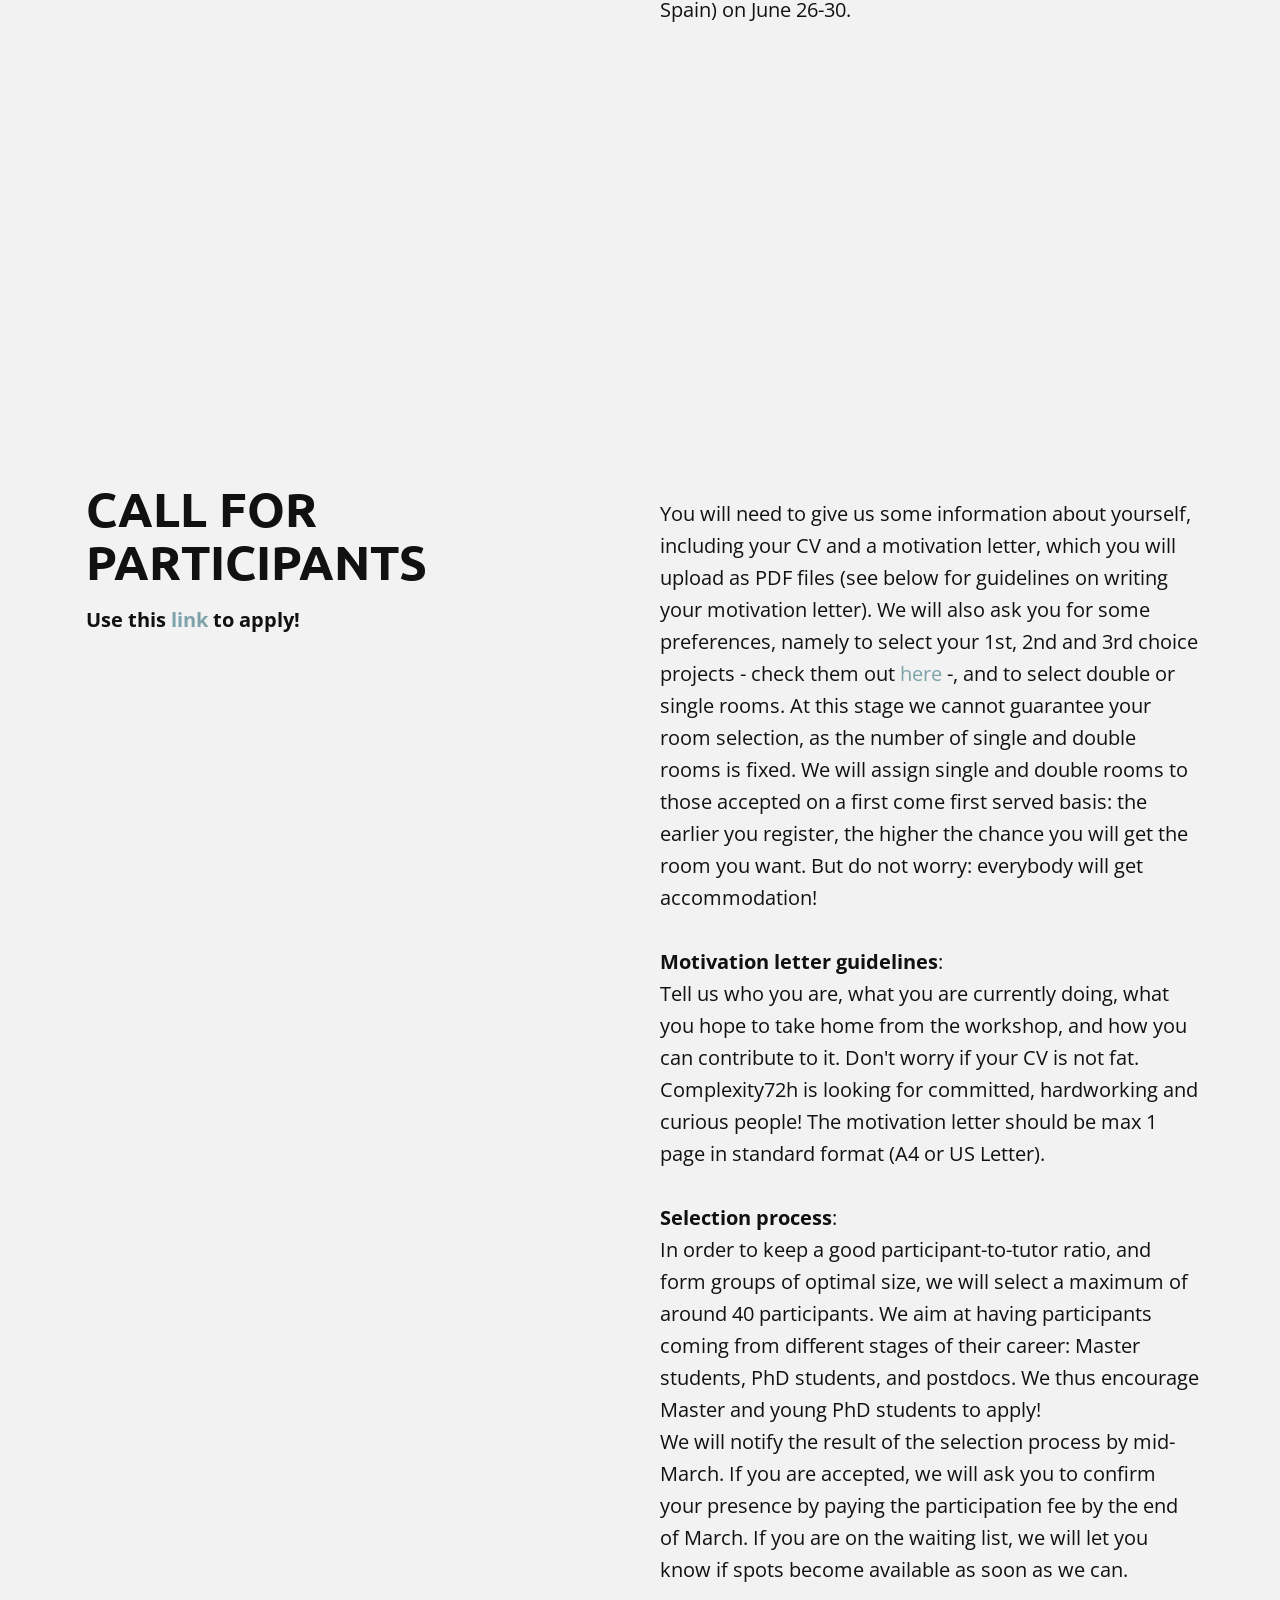
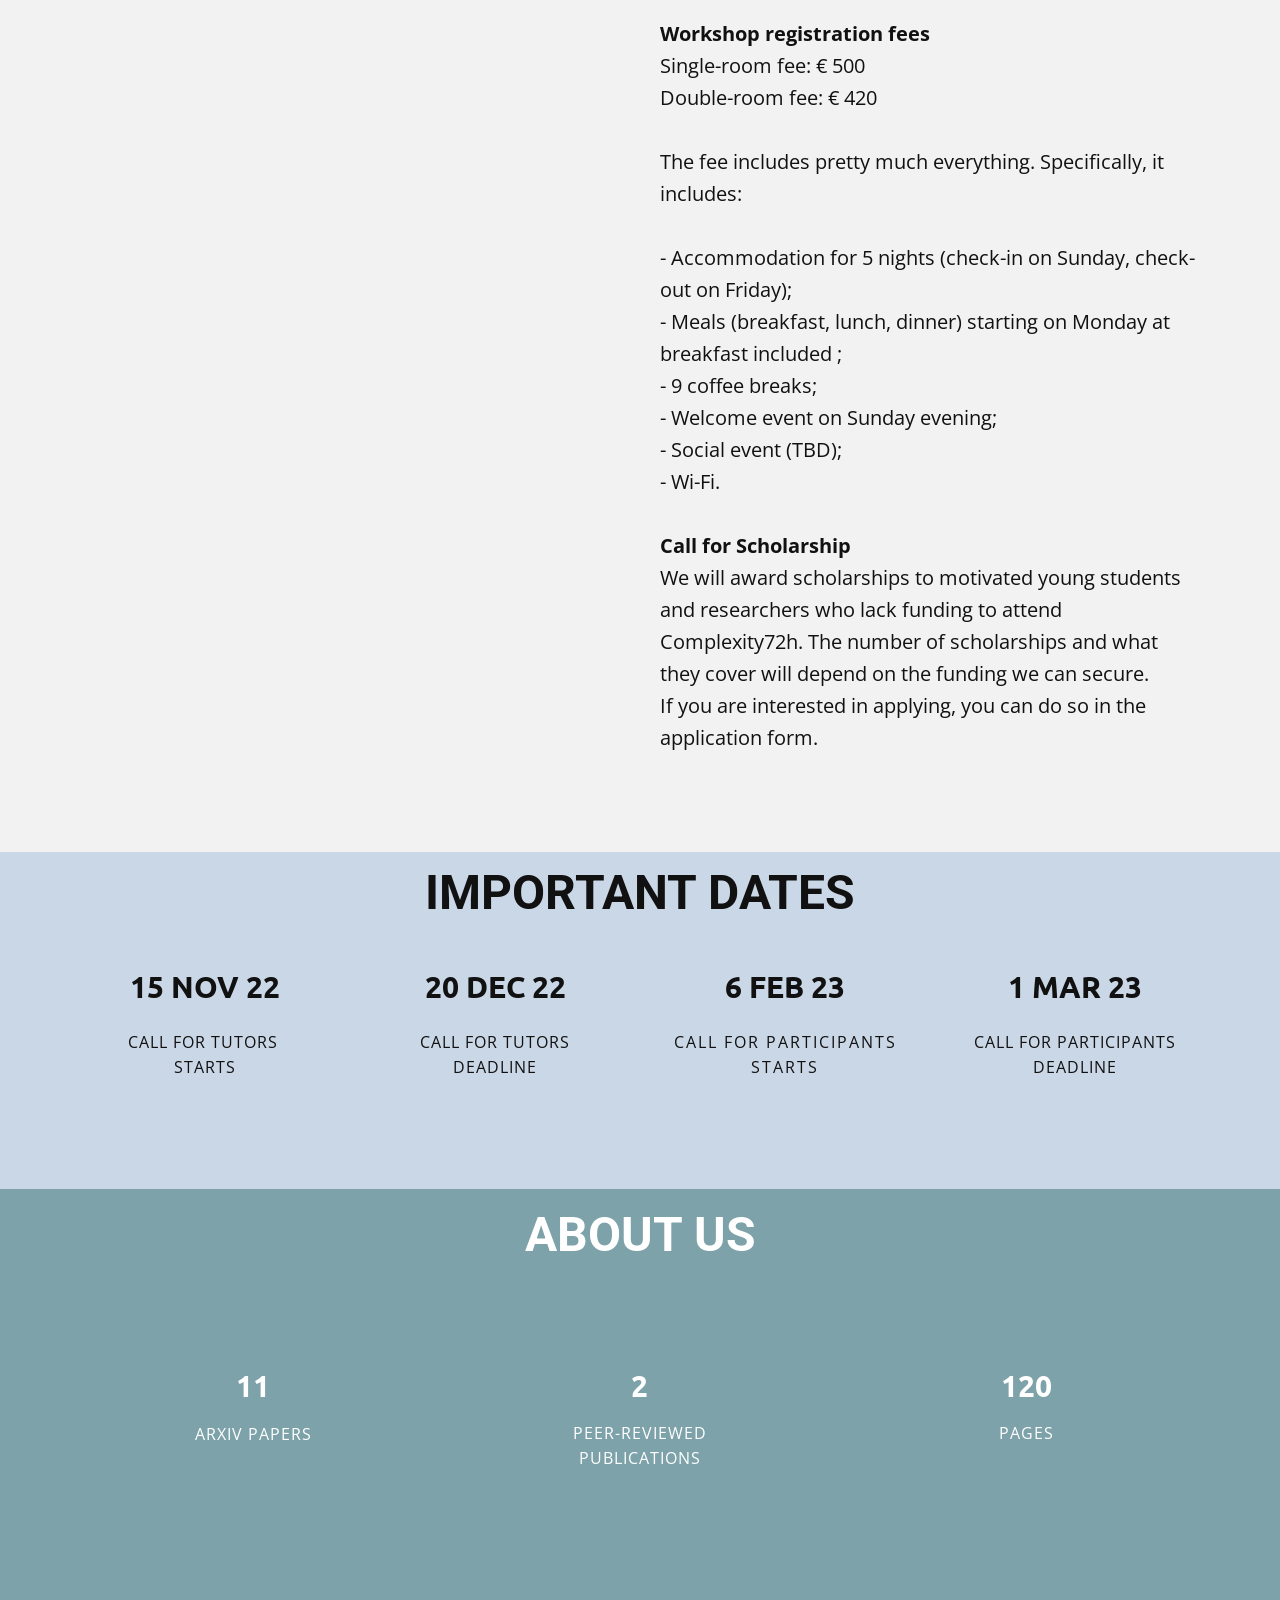
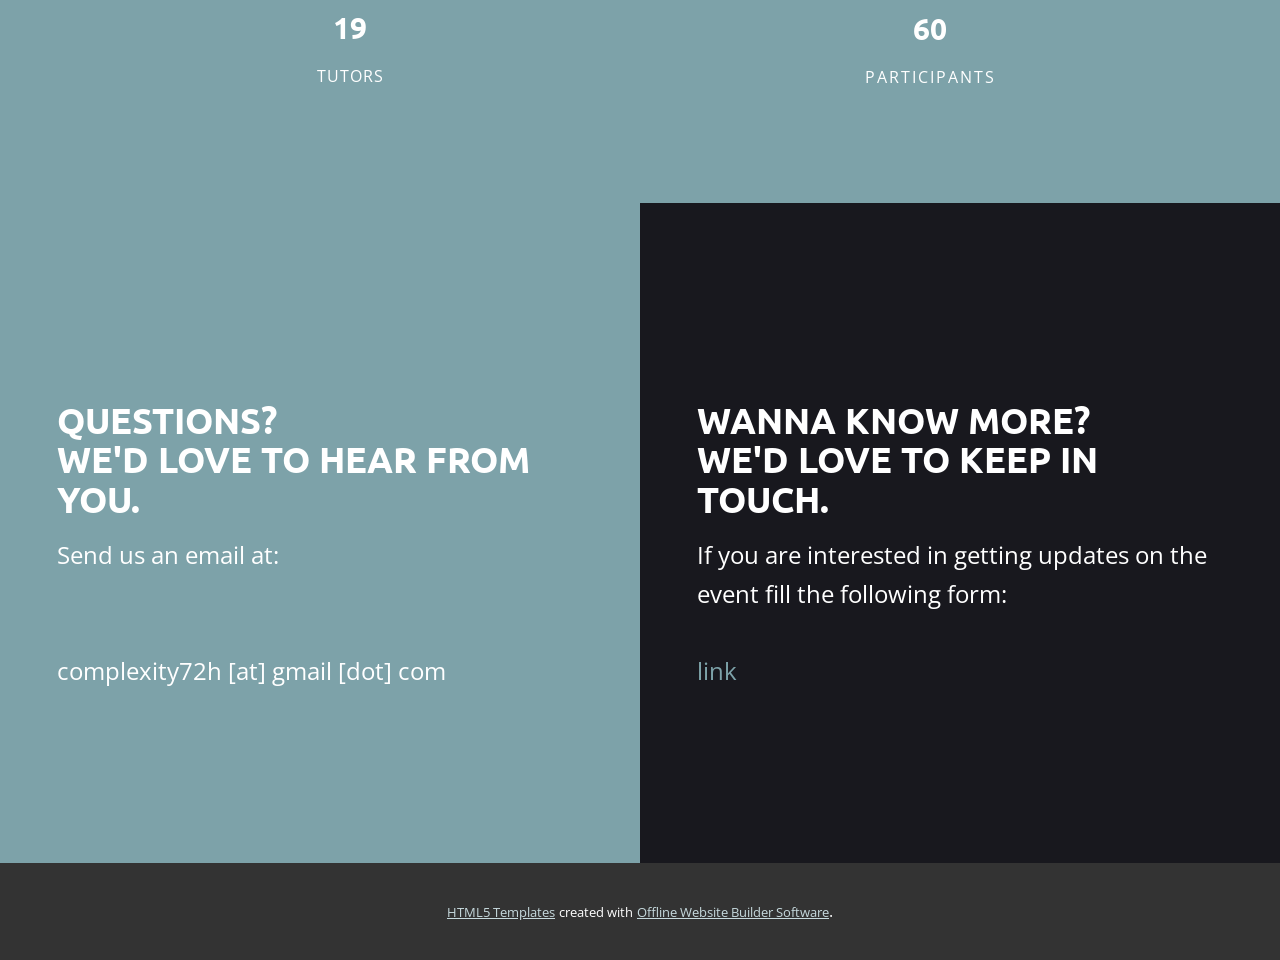
==== commit b7a5ddb4: "Add files via upload" ====
--- a/index.html
+++ b/index.html
@@ -127,15 +127,15 @@
                     <br><b>
                       <span style="font-weight: 400;">Single-room fee: € 500</span></b>
                     <br><b>
-                      <span style="font-weight: 400;">Double-room fee: € 42</span>
-                      <span style="font-weight: 400;">0</span></b>
+                      <span style="font-weight: 400;">Double-room fee: € 420</span></b>
                     <br>
                     <br><b>
                       <span style="font-weight: 400;">The fee includes pretty much everything. Specifically, it includes:</span></b>
                     <br>
                     <br><b>
                       <span style="font-weight: 400;">- Accommodation for 5 nights (check-in on Sunday, check-out on Friday);</span></b>
-                    <br><b> -&nbsp;</b>Meals (breakfast, lunch, dinner) starting on Monday at breakfast included<b>
+                    <br><b>
+                      <span style="font-weight: 400;">-</span>&nbsp;</b>Meals (breakfast, lunch, dinner) starting on Monday at breakfast included<b>
                       <span style="font-weight: 400;">;</span></b>
                     <br>- 9 coffee breaks;<br><b>
                       <span style="font-weight: 400;">- Welcome event on Sunday evening;</span></b>
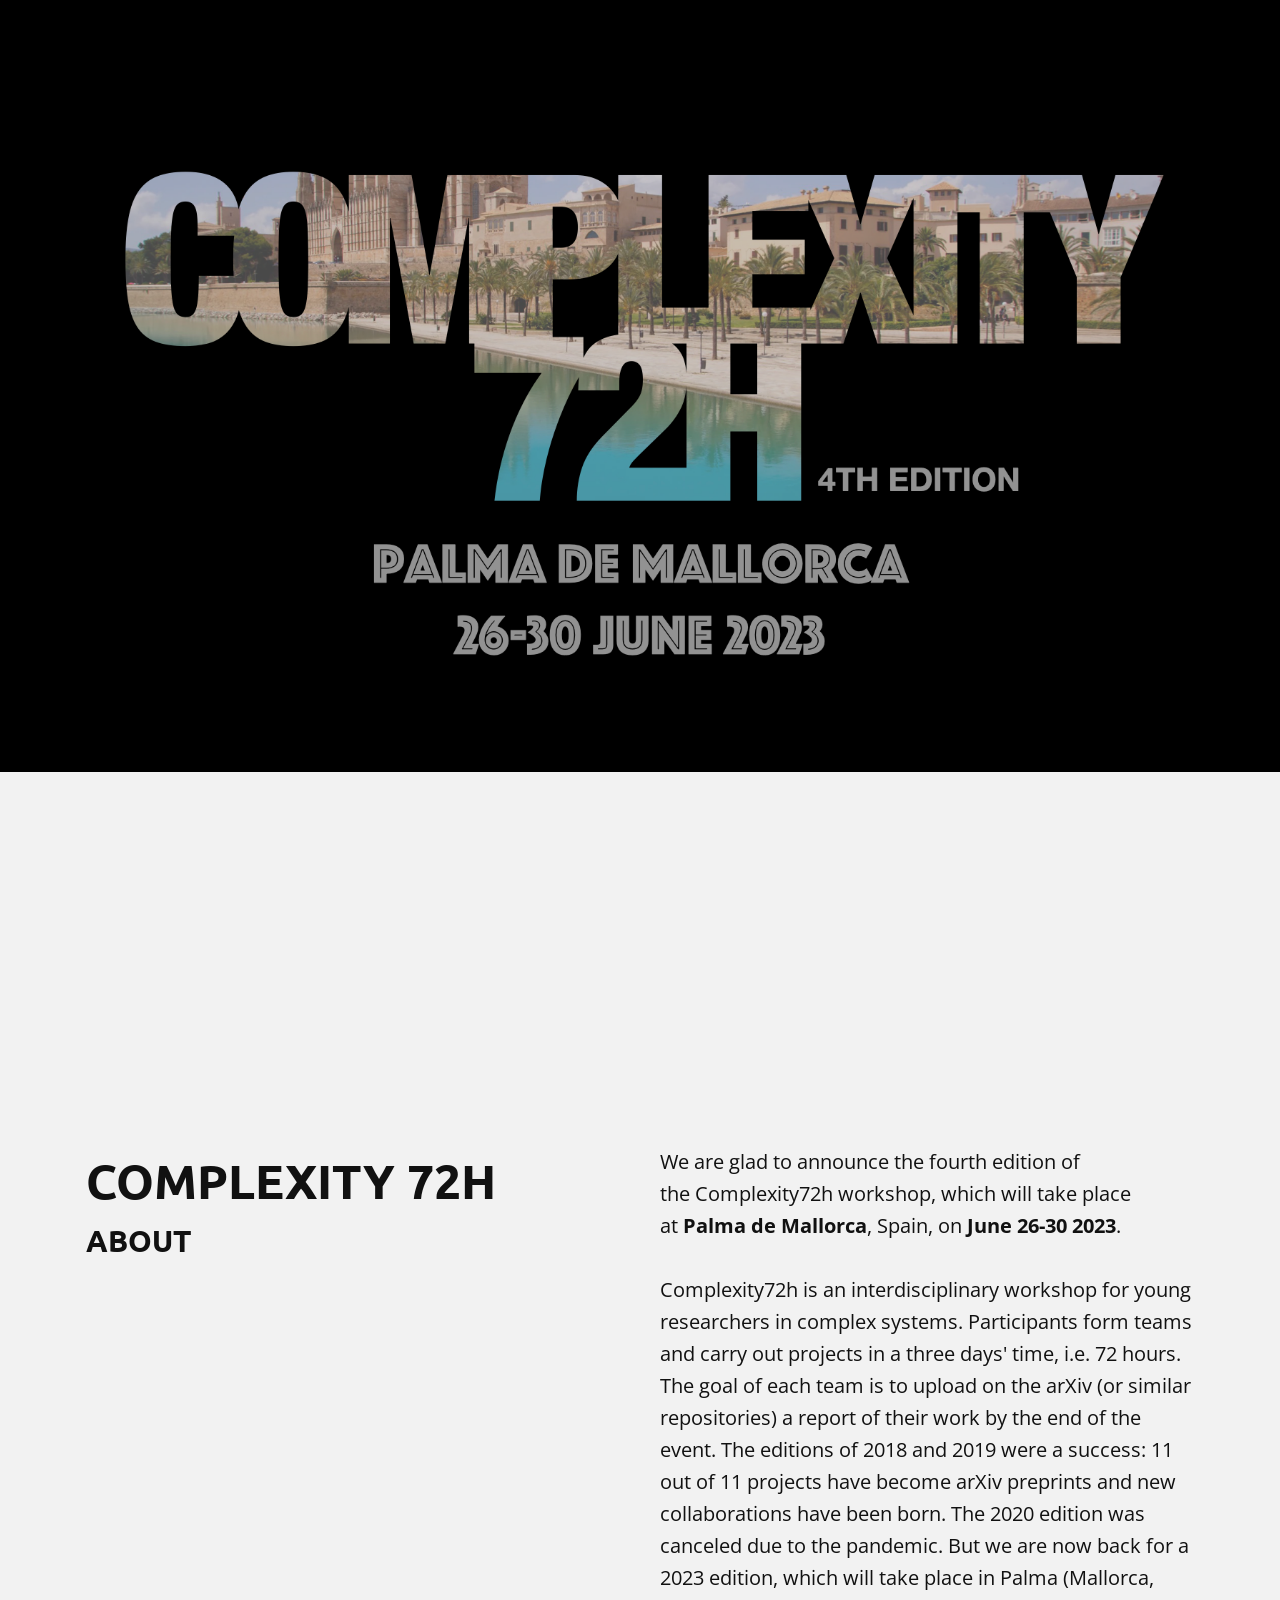
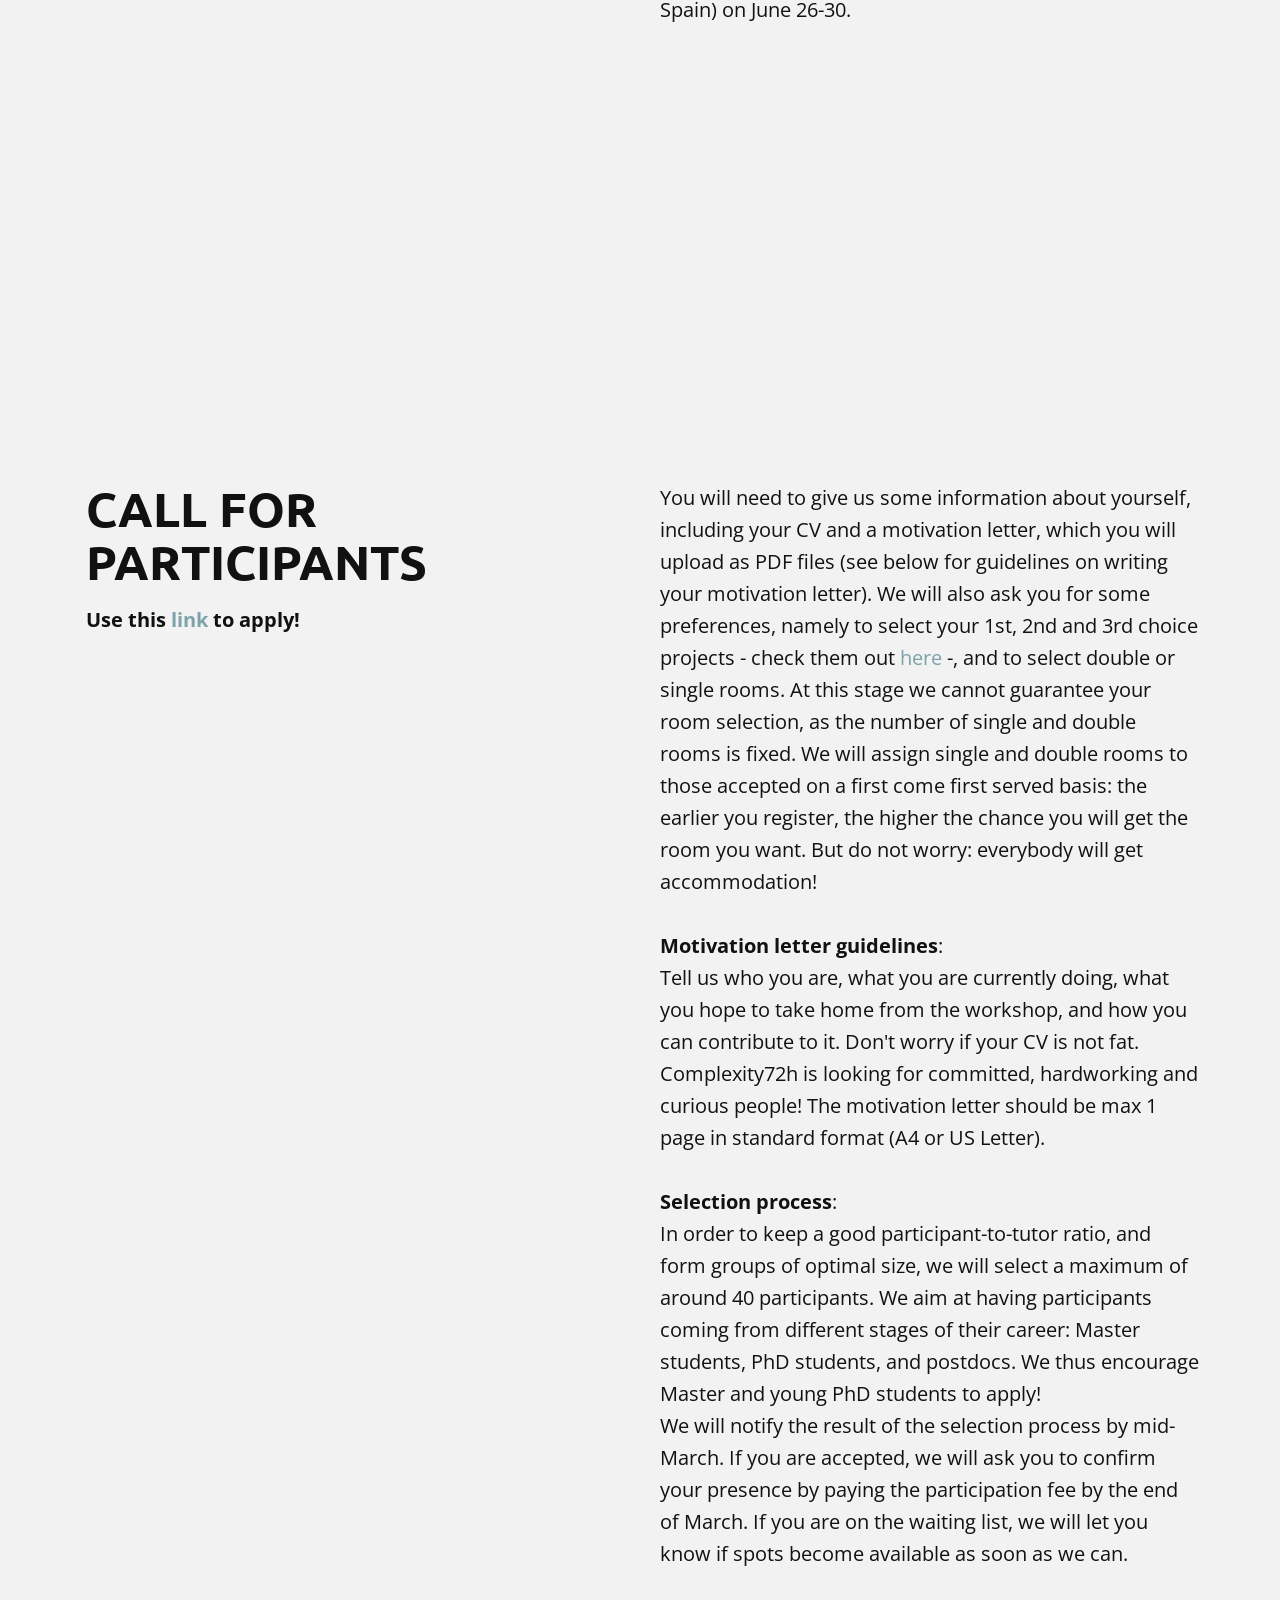
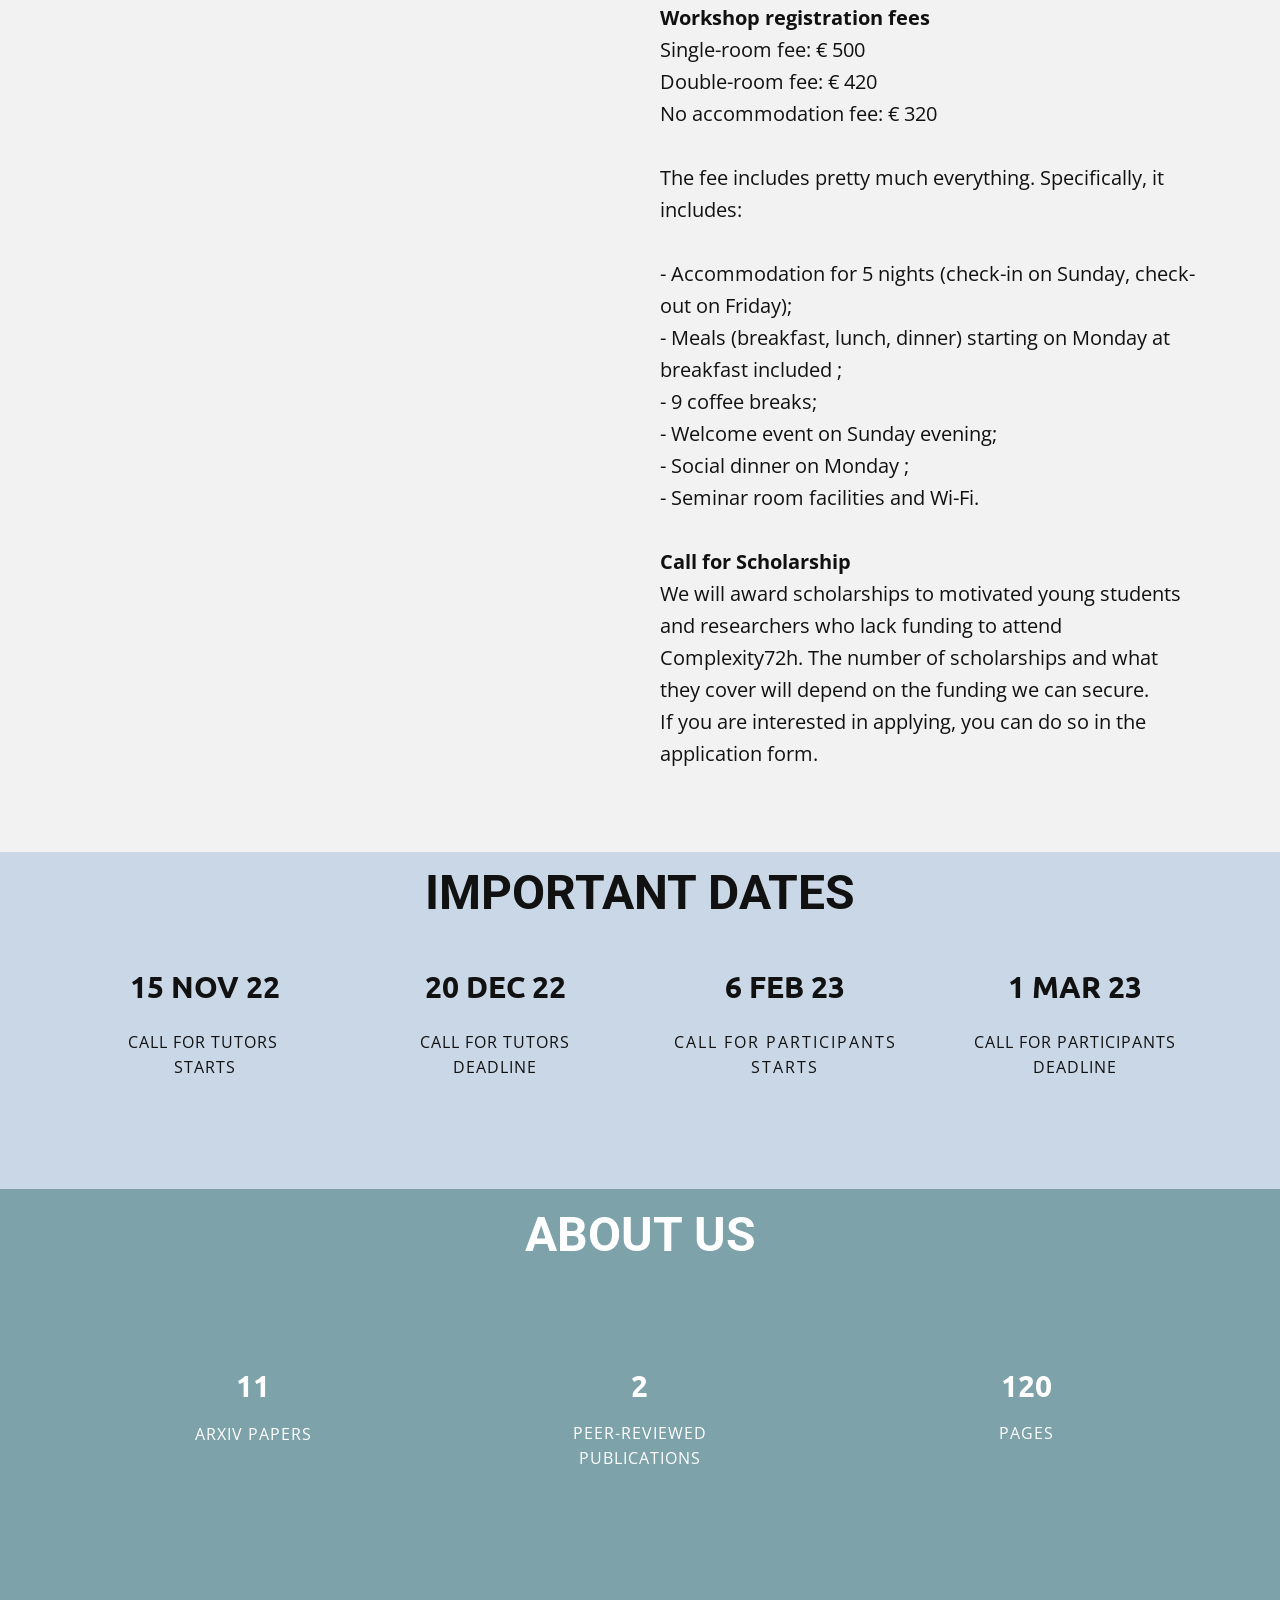
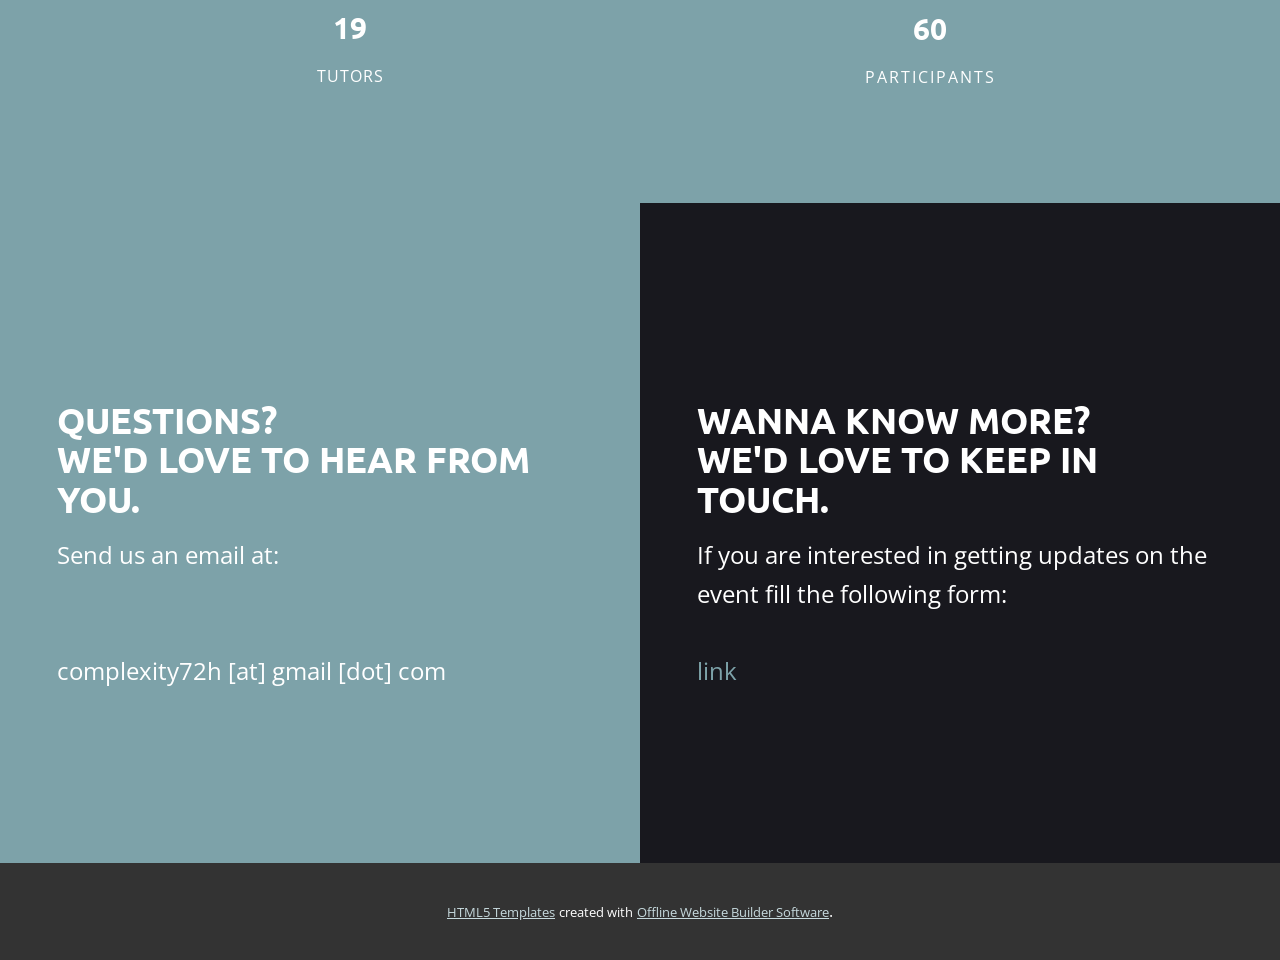
==== commit 8d289e83: "Add files via upload" ====
--- a/index.html
+++ b/index.html
@@ -128,7 +128,7 @@
                       <span style="font-weight: 400;">Single-room fee: € 500</span></b>
                     <br><b>
                       <span style="font-weight: 400;">Double-room fee: € 420</span></b>
-                    <br>
+                    <br>No accommodation fee: € 320<br>
                     <br><b>
                       <span style="font-weight: 400;">The fee includes pretty much everything. Specifically, it includes:</span></b>
                     <br>
@@ -140,10 +140,10 @@
                     <br>- 9 coffee breaks;<br><b>
                       <span style="font-weight: 400;">- Welcome event on Sunday evening;</span></b>
                     <br><b>
-                      <span style="font-weight: 400;">- Social event (TBD);</span></b>
-                    <br><b>
-                      <span style="font-weight: 400;">- Wi-Fi.</span></b>
-                    <br>
+                      <span style="font-weight: 400;">-&nbsp;</span></b>Social dinner on Monday<b>
+                      <span style="font-weight: 400;">;</span></b>
+                    <br><b>
+                      <span style="font-weight: 400;">- </span></b>Seminar room facilities and Wi-Fi.<br>
                     <br><b>Call for Scholarship</b>
                     <br><b>
                       <span style="font-weight: 400;">We will award scholarships to motivated young students and researchers who lack funding to attend Complexity72h. </span></b>The number of scholarships and what they cover will depend on the funding we can secure.<br><b>
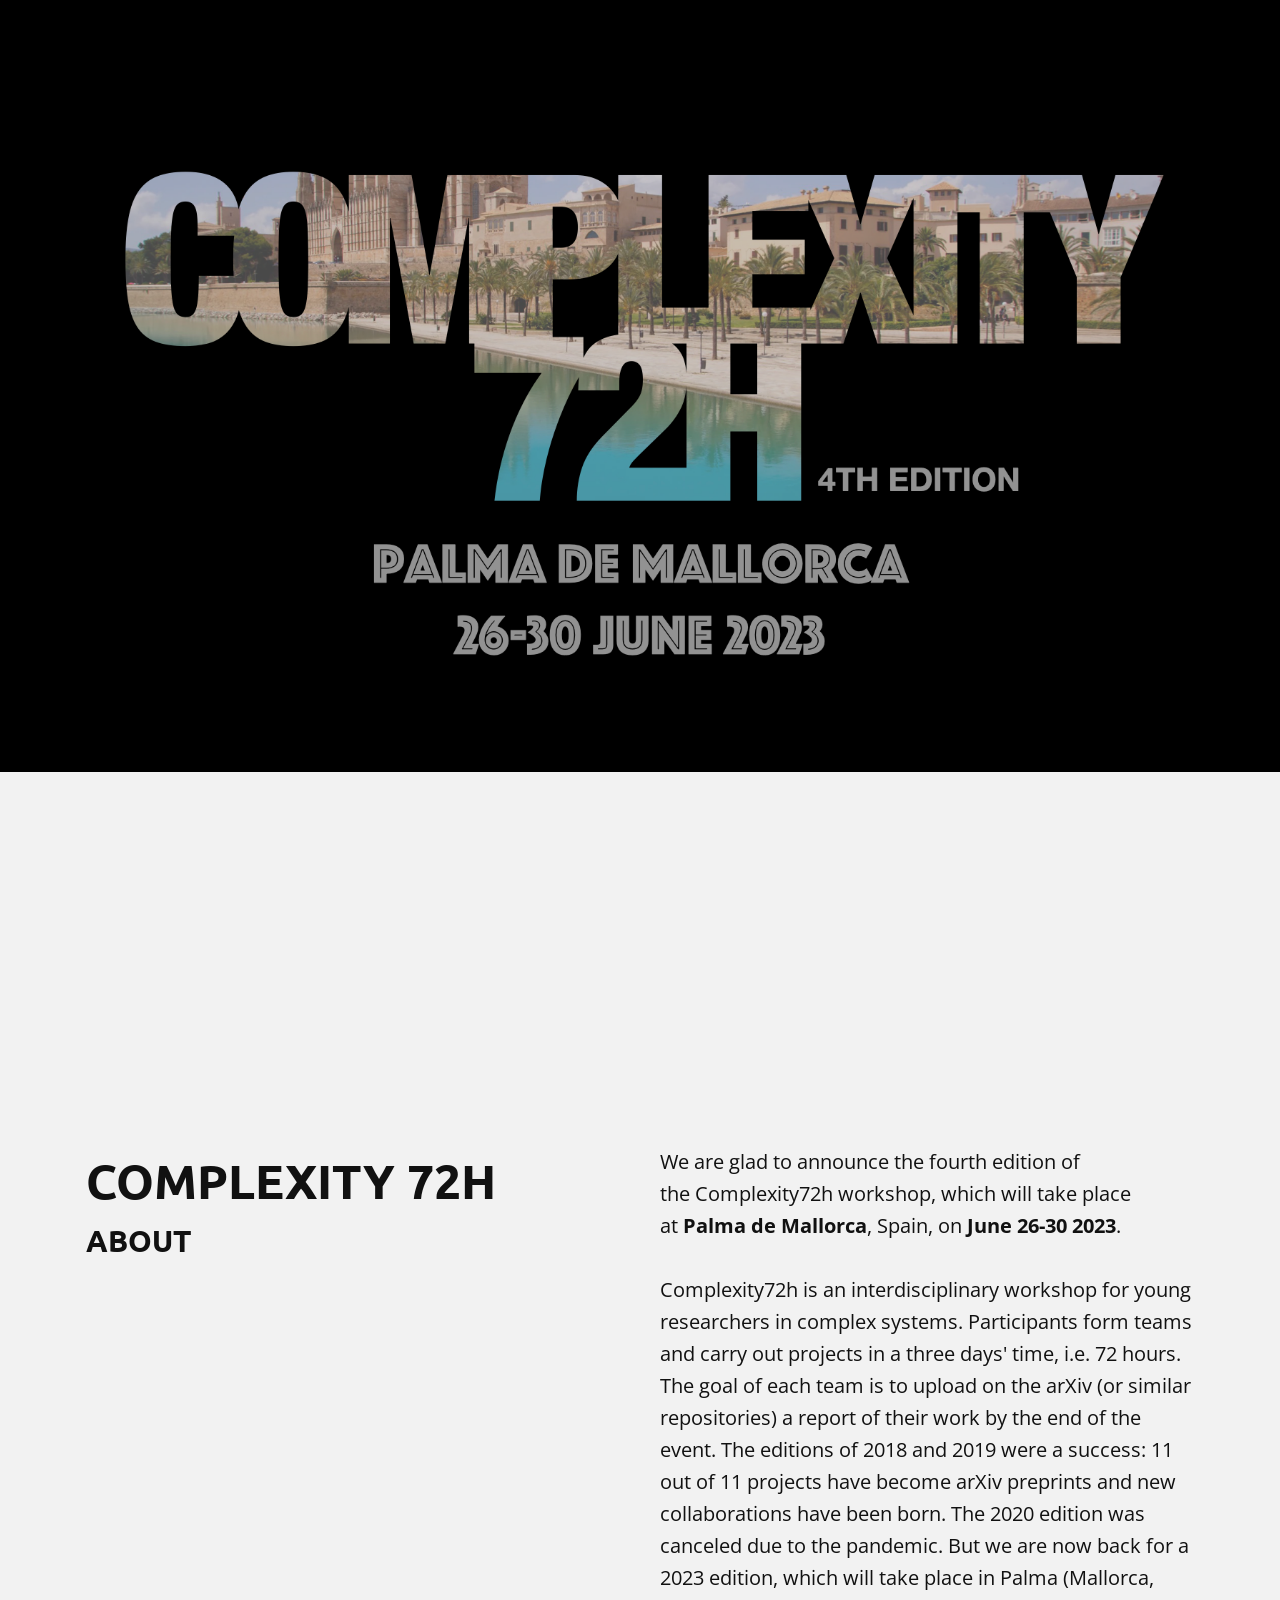
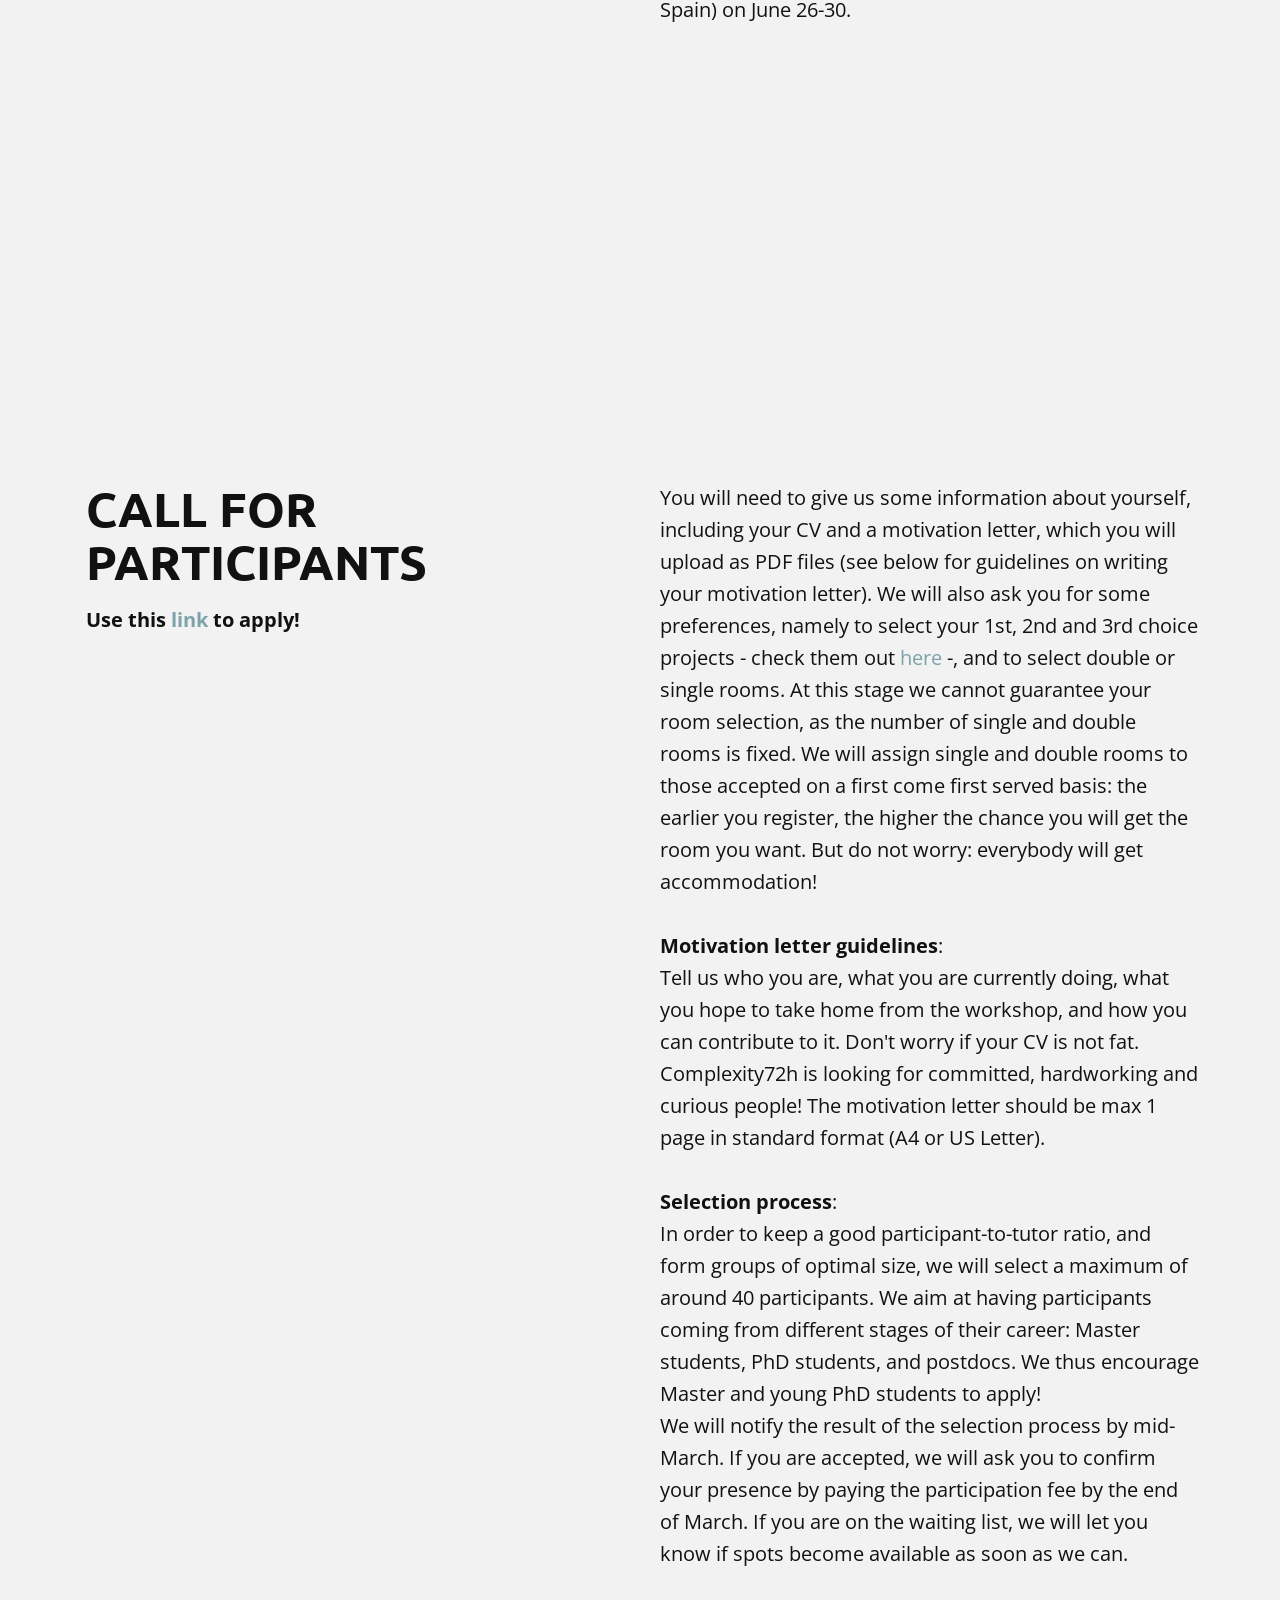
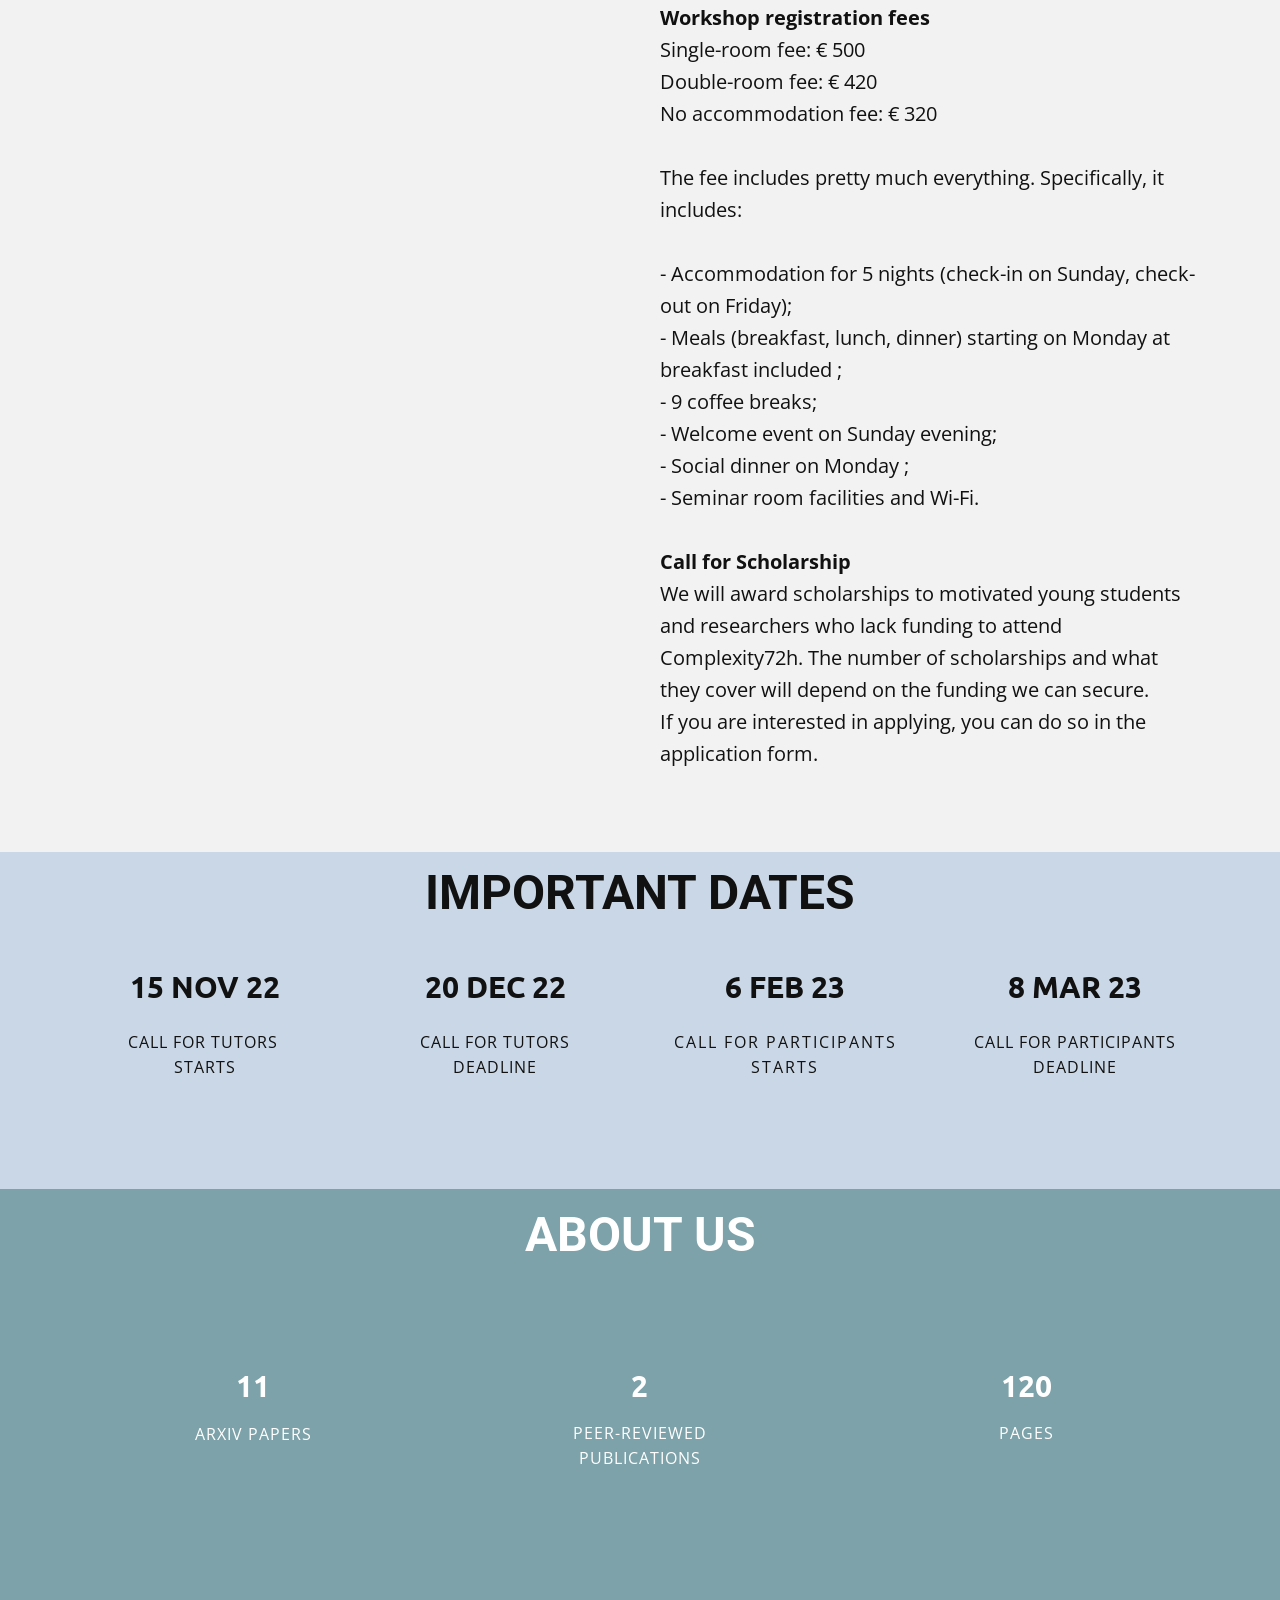
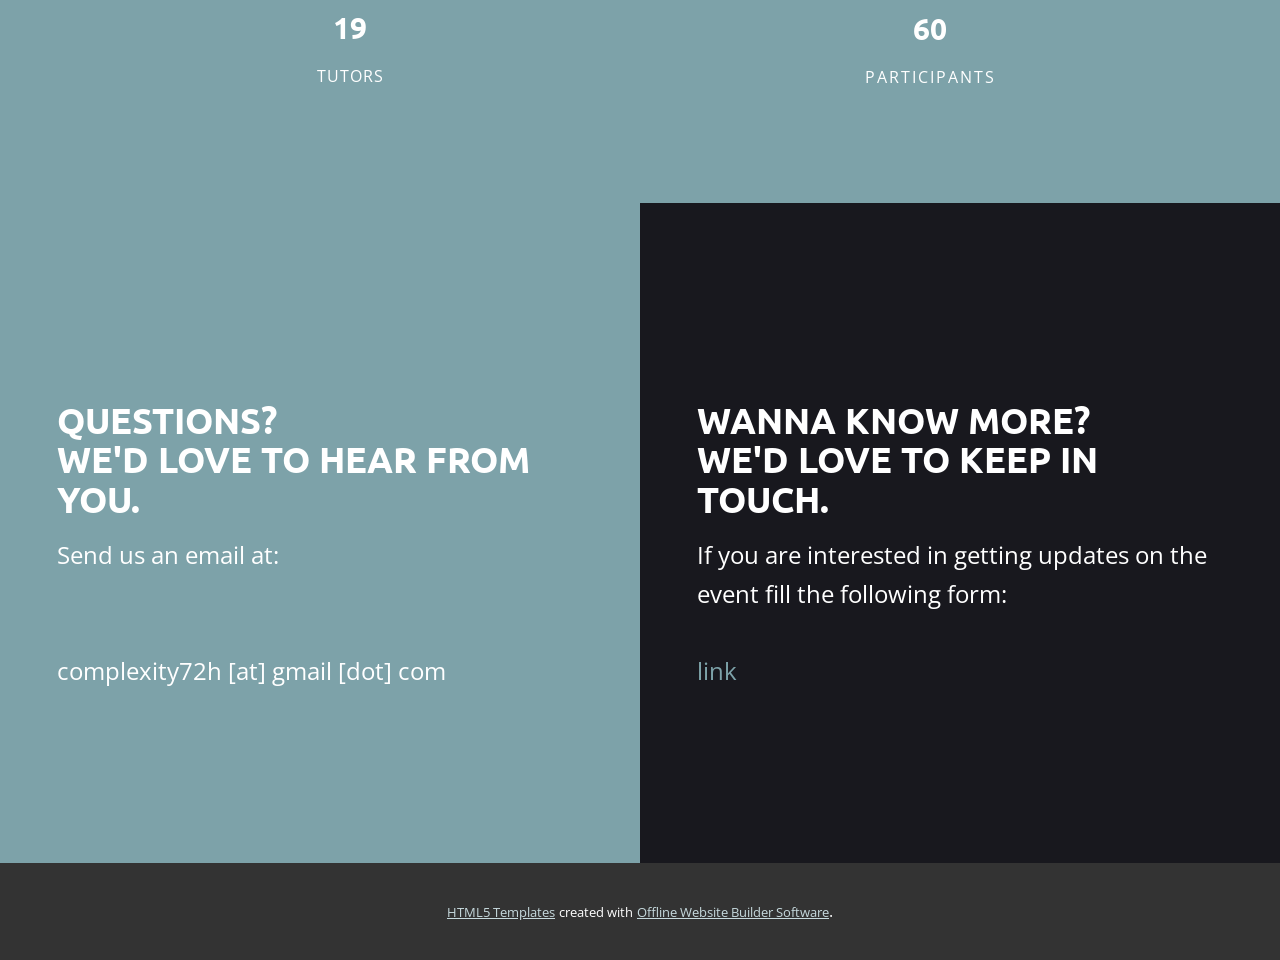
==== commit 5565c95d: "Add files via upload" ====
--- a/index.html
+++ b/index.html
@@ -184,7 +184,7 @@
               </div>
               <div class="u-align-center u-container-style u-layout-cell u-right-cell u-size-15 u-size-30-md u-layout-cell-4">
                 <div class="u-container-layout">
-                  <h2 class="u-text u-text-8" data-animation-name="counter" data-animation-event="scroll" data-animation-duration="3000">1&nbsp;MAR&nbsp;23</h2>
+                  <h2 class="u-text u-text-8" data-animation-name="counter" data-animation-event="scroll" data-animation-duration="3000">8 MAR&nbsp;23</h2>
                   <p class="u-text u-text-9">CALL FOR PARTICIPANTS DEADLINE</p>
                 </div>
               </div>
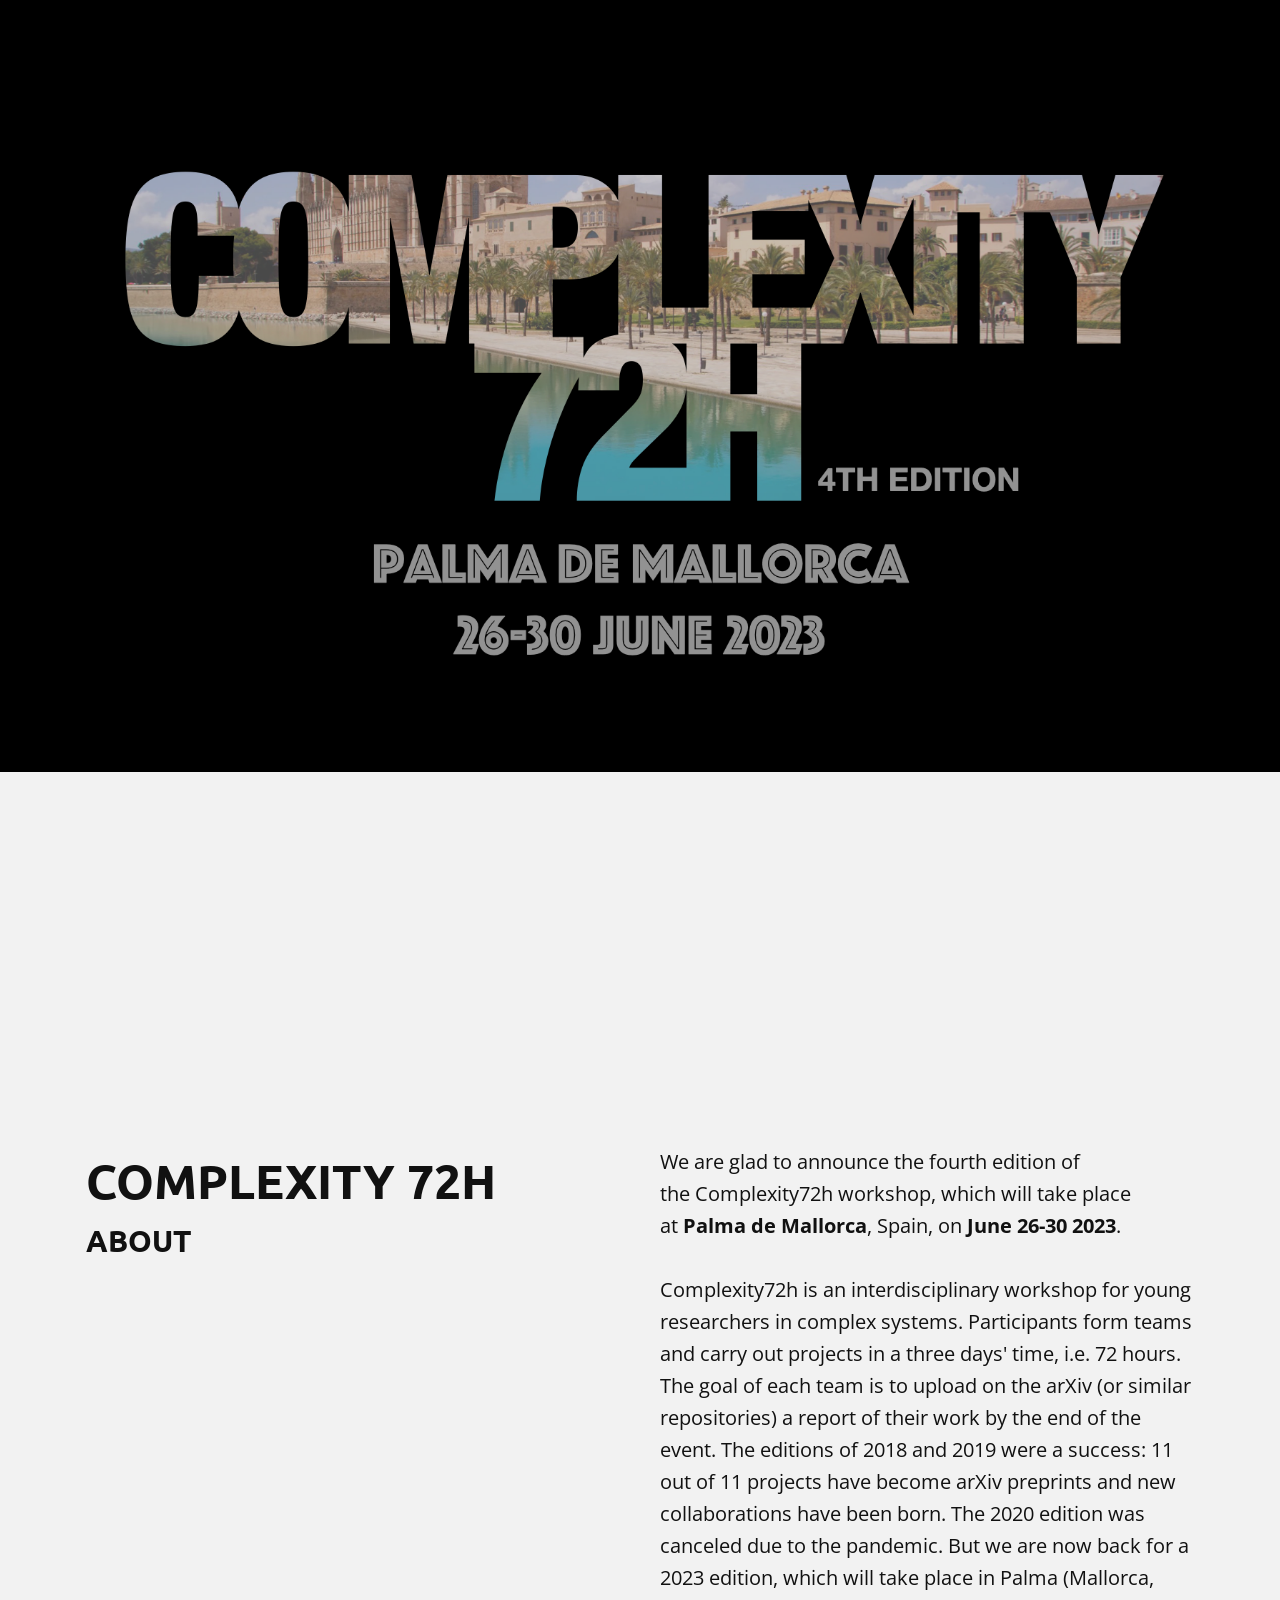
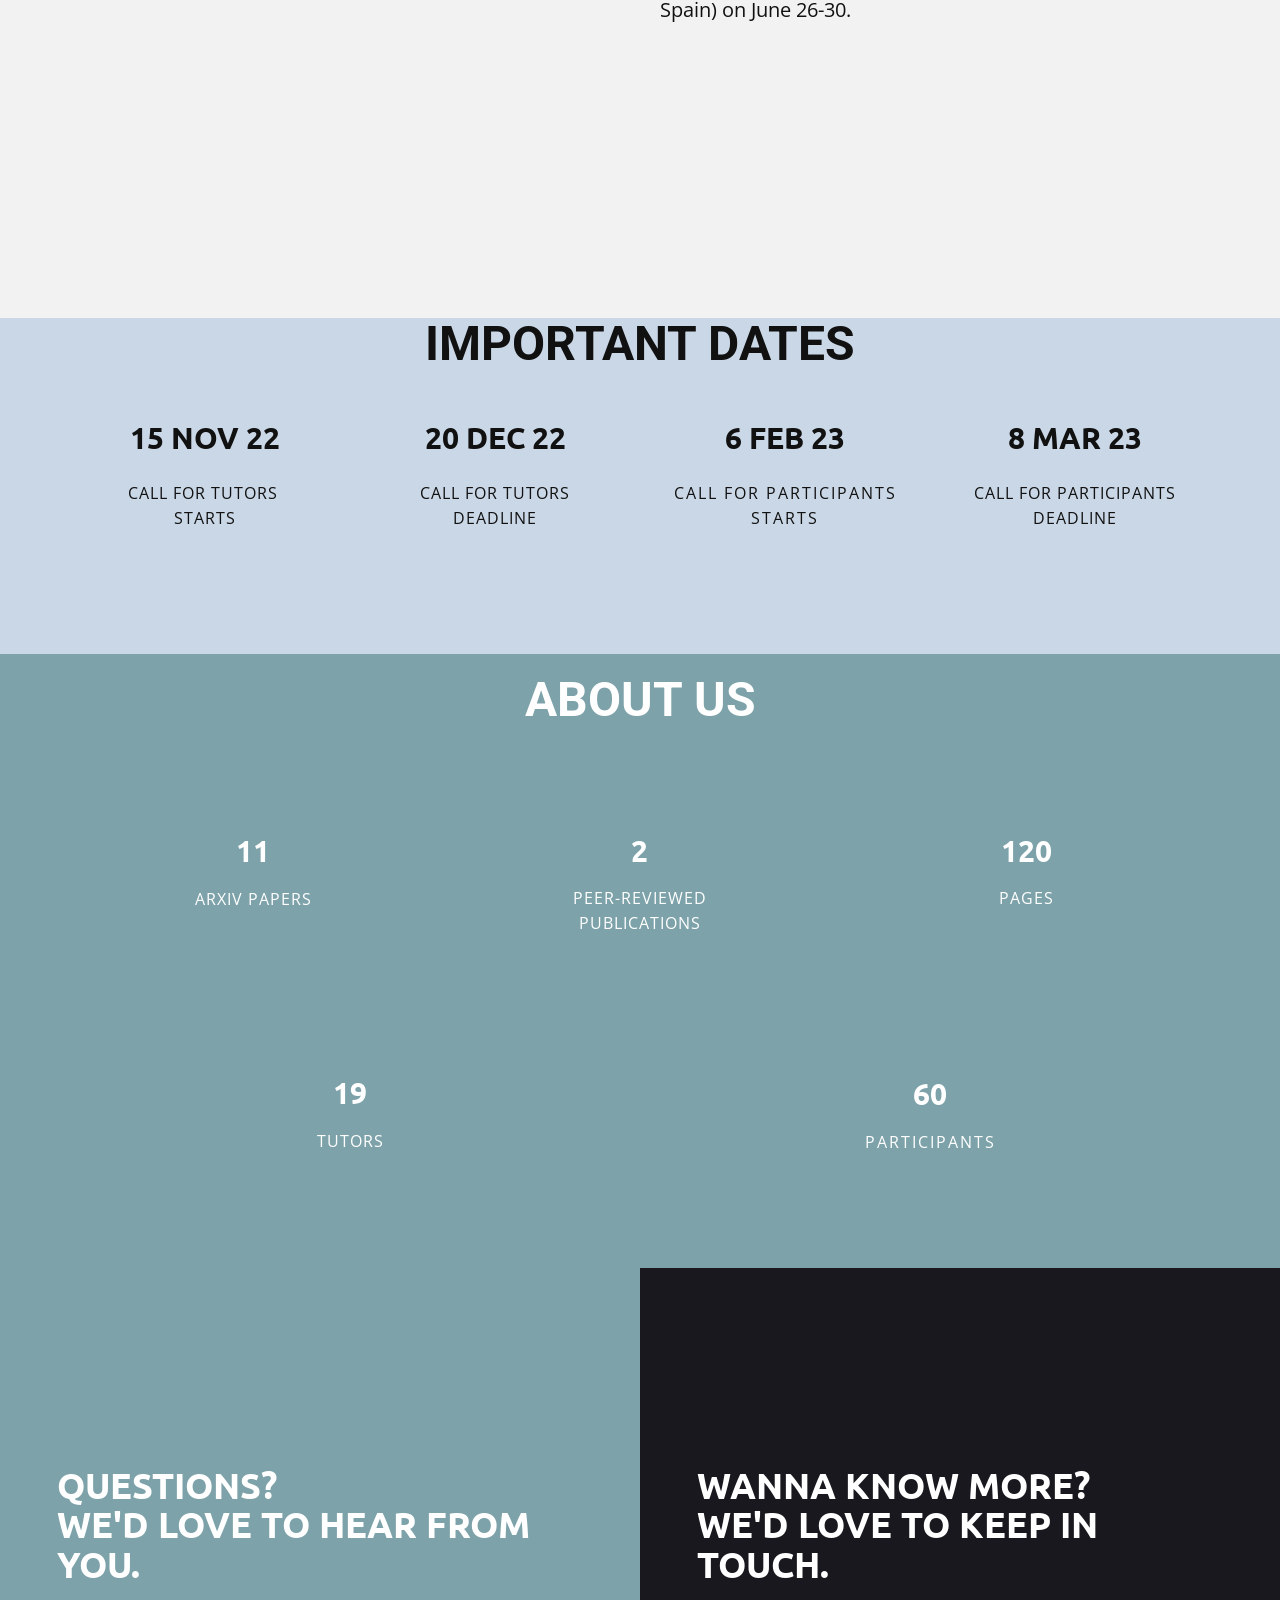
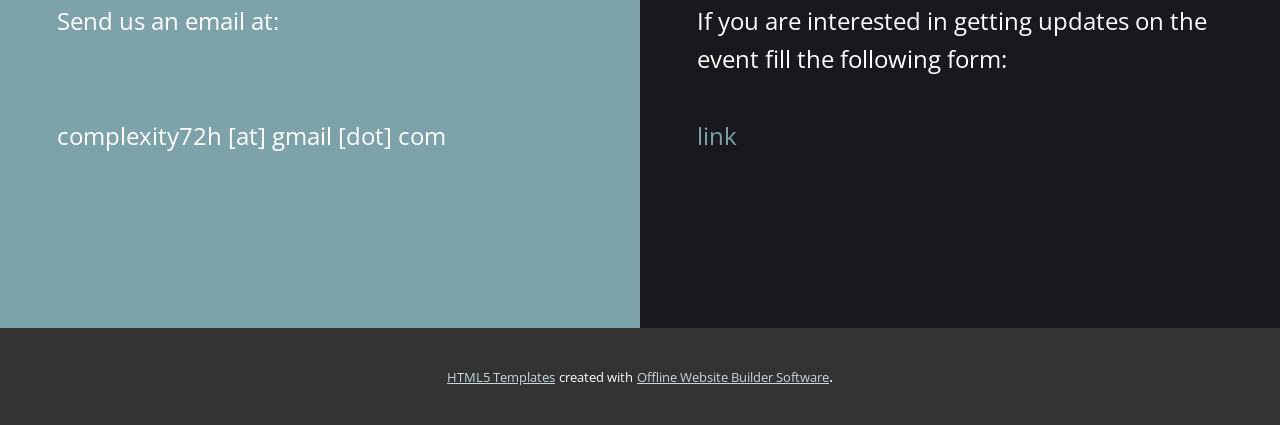
==== commit 945743dd: "Add files via upload" ====
--- a/index.html
+++ b/index.html
@@ -12,7 +12,6 @@
     <meta name="generator" content="Nicepage 4.21.12, nicepage.com">
     <link id="u-theme-google-font" rel="stylesheet" href="https://fonts.googleapis.com/css?family=Roboto:100,100i,300,300i,400,400i,500,500i,700,700i,900,900i|Open+Sans:300,300i,400,400i,500,500i,600,600i,700,700i,800,800i">
     <link id="u-page-google-font" rel="stylesheet" href="https://fonts.googleapis.com/css?family=Ubuntu:300,300i,400,400i,500,500i,700,700i|Open+Sans:300,300i,400,400i,500,500i,600,600i,700,700i,800,800i">
-    
     
     
     
@@ -85,78 +84,7 @@
         </div>
       </div>
     </section>
-    <section class="u-clearfix u-grey-5 u-section-3" id="sec-7273">
-      <div class="u-clearfix u-sheet u-sheet-1">
-        <div class="u-clearfix u-expanded-width u-gutter-20 u-layout-wrap u-layout-wrap-1">
-          <div class="u-layout" style="">
-            <div class="u-layout-row" style="">
-              <div class="u-align-left u-container-style u-layout-cell u-left-cell u-size-30 u-layout-cell-1">
-                <div class="u-container-layout u-container-layout-1">
-                  <h2 class="u-text u-text-1">
-                    <span style="font-weight: 700;"></span>CALL FOR PARTICIPANTS <br>
-                  </h2>
-                  <p class="u-large-text u-text u-text-variant u-text-2">
-                    <span style="font-weight: 700;"></span>Use this <a href="https://forms.gle/ZhBWpXZ8KULKMS8RA" class="u-active-none u-border-none u-btn u-button-link u-button-style u-hover-none u-none u-text-palette-1-base u-btn-1" target="_blank">link</a> to apply!​&nbsp;<br>
-                  </p>
-                </div>
-              </div>
-              <div class="u-align-left u-container-style u-layout-cell u-right-cell u-size-30 u-layout-cell-2">
-                <div class="u-container-layout u-valign-middle u-container-layout-2">
-                  <p class="u-text u-text-3"><b style="">
-                      <span style="font-weight: 400;">You will need to give us some information about yourself, including your CV and a motivation letter, which you will upload as PDF files (see below for guidelines on writing your motivation letter). We will also ask you for some preferences, namely to select your 1st, 2nd and 3rd choice projects - check them out <a href="Palma-de-Mallorca-2023.html" class="u-active-none u-border-none u-btn u-button-link u-button-style u-hover-none u-none u-text-palette-1-base u-btn-2">here</a> -, and to select double or single rooms. At this stage we cannot guarantee your room selection, as the number of single and double rooms is fixed. We will assign single and double rooms to those accepted on a first come first served basis: the earlier you register, the higher the chance you will get the room you want. But do not worry: everybody will get accommodation!
-                      </span></b>
-                    <br>
-                    <br><b style="">
-                      <span style="font-weight: 400;">
-                        <span style="font-weight: 700;">Motivation letter guidelines</span>:
-                      </span></b>
-                    <br><b style="">
-                      <span style="font-weight: 400;">Tell us who you are, what you are currently doing, what you hope to take home from the workshop, and how you can contribute to it. Don't worry if your CV is not fat. Complexity72h is looking for committed, hardworking and curious people! The motivation letter should be max 1 page in standard format (A4 or US Letter).</span></b>
-                    <br>
-                    <br><b style="">
-                      <span style="font-weight: 400;">
-                        <span style="font-weight: 700;">Selection process</span>:
-                      </span></b>
-                    <br><b style="">
-                      <span style="font-weight: 400;">In order to keep a good participant-to-tutor ratio, and form groups of optimal size, we will select a maximum of around 40 participants. We aim at having participants coming from different stages of their career: Master students, PhD students, and postdocs. We thus encourage Master and young PhD students to apply!</span></b>
-                    <br><b style="">
-                      <span style="font-weight: 400;">We will notify the result of the selection process by mid-March. If you are accepted, we will ask you to confirm your presence by paying the participation fee by the end of March. If you are on the waiting list, we will let you know if spots become available as soon as we can.<span style="font-weight: 400;"></span>
-                      </span></b>
-                    <br>
-                    <br><b>Workshop registration fees</b>
-                    <br><b>
-                      <span style="font-weight: 400;">Single-room fee: € 500</span></b>
-                    <br><b>
-                      <span style="font-weight: 400;">Double-room fee: € 420</span></b>
-                    <br>No accommodation fee: € 320<br>
-                    <br><b>
-                      <span style="font-weight: 400;">The fee includes pretty much everything. Specifically, it includes:</span></b>
-                    <br>
-                    <br><b>
-                      <span style="font-weight: 400;">- Accommodation for 5 nights (check-in on Sunday, check-out on Friday);</span></b>
-                    <br><b>
-                      <span style="font-weight: 400;">-</span>&nbsp;</b>Meals (breakfast, lunch, dinner) starting on Monday at breakfast included<b>
-                      <span style="font-weight: 400;">;</span></b>
-                    <br>- 9 coffee breaks;<br><b>
-                      <span style="font-weight: 400;">- Welcome event on Sunday evening;</span></b>
-                    <br><b>
-                      <span style="font-weight: 400;">-&nbsp;</span></b>Social dinner on Monday<b>
-                      <span style="font-weight: 400;">;</span></b>
-                    <br><b>
-                      <span style="font-weight: 400;">- </span></b>Seminar room facilities and Wi-Fi.<br>
-                    <br><b>Call for Scholarship</b>
-                    <br><b>
-                      <span style="font-weight: 400;">We will award scholarships to motivated young students and researchers who lack funding to attend Complexity72h. </span></b>The number of scholarships and what they cover will depend on the funding we can secure.<br><b>
-                      <span style="font-weight: 400;">If you are interested in applying, you can do so in the application form.</span></b>
-                  </p>
-                </div>
-              </div>
-            </div>
-          </div>
-        </div>
-      </div>
-    </section>
-    <section class="u-clearfix u-palette-2-light-2 u-section-4" id="sec-7dad">
+    <section class="u-clearfix u-palette-2-light-2 u-section-3" id="sec-7dad">
       <div class="u-clearfix u-sheet u-sheet-1">
         <h1 class="u-align-center u-text u-text-1">IMPORTANT DATES</h1>
         <div class="u-clearfix u-expanded-width u-gutter-20 u-layout-wrap u-layout-wrap-1">
@@ -193,7 +121,7 @@
         </div>
       </div>
     </section>
-    <section class="u-clearfix u-palette-1-base u-section-5" id="sec-4402">
+    <section class="u-clearfix u-palette-1-base u-section-4" id="sec-4402">
       <div class="u-clearfix u-sheet u-sheet-1">
         <h1 class="u-align-center u-text u-text-1">ABOUT US</h1>
         <div class="u-clearfix u-expanded-width u-gutter-20 u-layout-wrap u-layout-wrap-1">
@@ -240,7 +168,7 @@
         </div>
       </div>
     </section>
-    <section class="u-clearfix u-section-6" id="sec-4dc2">
+    <section class="u-clearfix u-section-5" id="sec-4dc2">
       <div class="u-clearfix u-expanded-width u-layout-wrap u-layout-wrap-1">
         <div class="u-layout">
           <div class="u-layout-row">
--- a/Home.css
+++ b/Home.css
@@ -28,12 +28,12 @@
 }
 
 .u-section-2 .u-sheet-1 {
-  min-height: 539px;
+  min-height: 1146px;
 }
 
 .u-section-2 .u-layout-wrap-1 {
   margin-top: 82px;
-  margin-bottom: 82px;
+  margin-bottom: 0;
 }
 
 .u-section-2 .u-layout-cell-1 {
@@ -142,556 +142,425 @@
 }
 
 .u-section-3 .u-sheet-1 {
-  min-height: 539px;
+  min-height: 336px;
+}
+
+.u-section-3 .u-text-1 {
+  font-weight: 700;
+  margin: 0;
 }
 
 .u-section-3 .u-layout-wrap-1 {
-  margin-top: 82px;
-  margin-bottom: 82px;
+  margin-top: 13px;
+  margin-bottom: 13px;
 }
 
 .u-section-3 .u-layout-cell-1 {
-  min-height: 1908px;
-}
-
-.u-section-3 .u-container-layout-1 {
-  padding-left: 0;
-  padding-right: 0;
-}
-
-.u-section-3 .u-text-1 {
-  font-size: 3rem;
-  margin: 0 16px;
+  min-height: 263px;
 }
 
 .u-section-3 .u-text-2 {
-  font-weight: 700;
-  margin: 16px 16px 0;
-}
-
-.u-section-3 .u-btn-1 {
-  background-image: none;
-  padding: 0;
+  letter-spacing: 0px;
+  font-weight: 700;
+  margin: 37px 0 0;
+}
+
+.u-section-3 .u-text-3 {
+  text-transform: uppercase;
+  letter-spacing: 1px;
+  width: 210px;
+  margin: 27px auto 0;
 }
 
 .u-section-3 .u-layout-cell-2 {
-  min-height: 1084px;
-}
-
-.u-section-3 .u-container-layout-2 {
-  padding-left: 0;
-  padding-right: 0;
-}
-
-.u-section-3 .u-text-3 {
-  font-size: 1.25rem;
-  background-image: none;
-  margin: 0 10px;
-}
-
-.u-section-3 .u-btn-2 {
-  background-image: none;
-  padding: 0;
+  min-height: 263px;
+  background-image: none;
+}
+
+.u-section-3 .u-text-4 {
+  letter-spacing: 0px;
+  font-weight: 700;
+  margin: 37px 0 0;
+}
+
+.u-section-3 .u-text-5 {
+  text-transform: uppercase;
+  letter-spacing: 1px;
+  width: 210px;
+  margin: 27px auto 0;
+}
+
+.u-section-3 .u-layout-cell-3 {
+  min-height: 263px;
+  background-image: none;
+}
+
+.u-section-3 .u-text-6 {
+  letter-spacing: 0px;
+  font-weight: 700;
+  margin: 37px 0 0;
+}
+
+.u-section-3 .u-text-7 {
+  text-transform: uppercase;
+  letter-spacing: 2px;
+  margin: 27px 15px 0;
+}
+
+.u-section-3 .u-layout-cell-4 {
+  min-height: 263px;
+  background-image: none;
+}
+
+.u-section-3 .u-text-8 {
+  letter-spacing: 0px;
+  font-weight: 700;
+  margin: 37px 0 0;
+}
+
+.u-section-3 .u-text-9 {
+  text-transform: uppercase;
+  letter-spacing: 1px;
+  width: 210px;
+  margin: 27px auto 0;
 }
 
 @media (max-width: 1199px) {
   .u-section-3 .u-sheet-1 {
-    min-height: 514px;
-  }
-
-  .u-section-3 .u-layout-cell-1 {
-    min-height: 1573px;
-  }
-
-  .u-section-3 .u-text-1 {
-    margin-left: 0;
-    margin-right: 0;
-  }
-
-  .u-section-3 .u-text-2 {
-    margin-left: 0;
-    margin-right: 0;
-  }
-
-  .u-section-3 .u-layout-cell-2 {
-    min-height: 370px;
-  }
-
-  .u-section-3 .u-text-3 {
-    margin-left: 0;
-    margin-right: 0;
-  }
-}
-
-@media (max-width: 991px) {
-  .u-section-3 .u-layout-cell-1 {
-    min-height: 100px;
-  }
-
-  .u-section-3 .u-container-layout-1 {
-    padding-left: 12px;
-    padding-right: 12px;
-  }
-}
-
-@media (max-width: 767px) {
-  .u-section-3 .u-sheet-1 {
-    min-height: 698px;
+    min-height: 447px;
   }
 
   .u-section-3 .u-layout-wrap-1 {
-    margin-bottom: 70px;
-  }
-
-  .u-section-3 .u-container-layout-1 {
-    padding-left: 6px;
-    padding-right: 6px;
-  }
-
-  .u-section-3 .u-layout-cell-2 {
-    min-height: 270px;
-  }
-
-  .u-section-3 .u-container-layout-2 {
-    padding-left: 5px;
-    padding-right: 5px;
-  }
-}
-
-@media (max-width: 575px) {
-  .u-section-3 .u-container-layout-1 {
-    padding-left: 2px;
-    padding-right: 2px;
-  }
-
-  .u-section-3 .u-container-layout-2 {
-    padding-left: 1px;
-    padding-right: 1px;
-  }
-} .u-section-4 {
-  background-image: none;
-}
-
-.u-section-4 .u-sheet-1 {
-  min-height: 336px;
-}
-
-.u-section-4 .u-text-1 {
-  font-weight: 700;
-  margin: 15px 0 0;
-}
-
-.u-section-4 .u-layout-wrap-1 {
-  margin-top: 13px;
-  margin-bottom: 13px;
-}
-
-.u-section-4 .u-layout-cell-1 {
-  min-height: 263px;
-}
-
-.u-section-4 .u-text-2 {
-  letter-spacing: 0px;
-  font-weight: 700;
-  margin: 37px 0 0;
-}
-
-.u-section-4 .u-text-3 {
-  text-transform: uppercase;
-  letter-spacing: 1px;
-  width: 210px;
-  margin: 27px auto 0;
-}
-
-.u-section-4 .u-layout-cell-2 {
-  min-height: 263px;
-  background-image: none;
-}
-
-.u-section-4 .u-text-4 {
-  letter-spacing: 0px;
-  font-weight: 700;
-  margin: 37px 0 0;
-}
-
-.u-section-4 .u-text-5 {
-  text-transform: uppercase;
-  letter-spacing: 1px;
-  width: 210px;
-  margin: 27px auto 0;
-}
-
-.u-section-4 .u-layout-cell-3 {
-  min-height: 263px;
-  background-image: none;
-}
-
-.u-section-4 .u-text-6 {
-  letter-spacing: 0px;
-  font-weight: 700;
-  margin: 37px 0 0;
-}
-
-.u-section-4 .u-text-7 {
-  text-transform: uppercase;
-  letter-spacing: 2px;
-  margin: 27px 15px 0;
-}
-
-.u-section-4 .u-layout-cell-4 {
-  min-height: 263px;
-  background-image: none;
-}
-
-.u-section-4 .u-text-8 {
-  letter-spacing: 0px;
-  font-weight: 700;
-  margin: 37px 0 0;
-}
-
-.u-section-4 .u-text-9 {
-  text-transform: uppercase;
-  letter-spacing: 1px;
-  width: 210px;
-  margin: 27px auto 0;
-}
-
-@media (max-width: 1199px) {
-  .u-section-4 .u-sheet-1 {
-    min-height: 447px;
-  }
-
-  .u-section-4 .u-layout-wrap-1 {
     margin-top: 23px;
     margin-bottom: 60px;
   }
 
-  .u-section-4 .u-layout-cell-1 {
+  .u-section-3 .u-layout-cell-1 {
     min-height: 286px;
   }
 
-  .u-section-4 .u-text-2 {
+  .u-section-3 .u-text-2 {
     width: 173px;
     margin-top: 63px;
     margin-left: auto;
     margin-right: auto;
   }
 
-  .u-section-4 .u-text-3 {
+  .u-section-3 .u-text-3 {
     width: 173px;
     margin-top: 37px;
   }
 
-  .u-section-4 .u-layout-cell-2 {
+  .u-section-3 .u-layout-cell-2 {
     min-height: 286px;
   }
 
-  .u-section-4 .u-text-4 {
+  .u-section-3 .u-text-4 {
     width: auto;
     margin-top: 63px;
     margin-right: 32px;
     margin-left: 15px;
   }
 
-  .u-section-4 .u-text-5 {
+  .u-section-3 .u-text-5 {
     width: 173px;
     margin-top: 37px;
   }
 
-  .u-section-4 .u-layout-cell-3 {
+  .u-section-3 .u-layout-cell-3 {
     min-height: 286px;
   }
 
-  .u-section-4 .u-text-6 {
+  .u-section-3 .u-text-6 {
     width: 173px;
     margin-top: 63px;
     margin-left: auto;
     margin-right: auto;
   }
 
-  .u-section-4 .u-text-7 {
+  .u-section-3 .u-text-7 {
     width: 173px;
     margin-top: 37px;
     margin-left: auto;
     margin-right: auto;
   }
 
-  .u-section-4 .u-layout-cell-4 {
+  .u-section-3 .u-layout-cell-4 {
     min-height: 286px;
   }
 
-  .u-section-4 .u-text-8 {
+  .u-section-3 .u-text-8 {
     width: 173px;
     margin-top: 63px;
     margin-left: auto;
     margin-right: auto;
   }
 
-  .u-section-4 .u-text-9 {
+  .u-section-3 .u-text-9 {
     width: 173px;
     margin-top: 37px;
   }
 }
 
 @media (max-width: 991px) {
-  .u-section-4 .u-sheet-1 {
+  .u-section-3 .u-sheet-1 {
     min-height: 413px;
   }
 
-  .u-section-4 .u-layout-cell-1 {
+  .u-section-3 .u-layout-cell-1 {
     min-height: 263px;
   }
 
-  .u-section-4 .u-text-2 {
+  .u-section-3 .u-text-2 {
     width: auto;
     margin-right: 81px;
     margin-left: 99px;
   }
 
-  .u-section-4 .u-text-3 {
-    width: 133px;
-  }
-
-  .u-section-4 .u-layout-cell-2 {
+  .u-section-3 .u-text-3 {
+    width: 133px;
+  }
+
+  .u-section-3 .u-layout-cell-2 {
     min-height: 263px;
   }
 
-  .u-section-4 .u-text-4 {
+  .u-section-3 .u-text-4 {
     width: 160px;
     margin-left: auto;
     margin-right: auto;
   }
 
-  .u-section-4 .u-text-5 {
-    width: 133px;
-  }
-
-  .u-section-4 .u-text-6 {
-    width: 133px;
-  }
-
-  .u-section-4 .u-text-7 {
-    width: 133px;
-  }
-
-  .u-section-4 .u-text-8 {
+  .u-section-3 .u-text-5 {
+    width: 133px;
+  }
+
+  .u-section-3 .u-text-6 {
+    width: 133px;
+  }
+
+  .u-section-3 .u-text-7 {
+    width: 133px;
+  }
+
+  .u-section-3 .u-text-8 {
     width: 143px;
   }
 
-  .u-section-4 .u-text-9 {
+  .u-section-3 .u-text-9 {
     width: 133px;
   }
 }
 
 @media (max-width: 767px) {
-  .u-section-4 .u-sheet-1 {
+  .u-section-3 .u-sheet-1 {
     min-height: 613px;
   }
 
-  .u-section-4 .u-text-2 {
+  .u-section-3 .u-text-2 {
     width: 154px;
     margin-top: 65px;
     margin-left: auto;
     margin-right: auto;
   }
 
-  .u-section-4 .u-text-3 {
+  .u-section-3 .u-text-3 {
     width: 124px;
     margin-top: 23px;
   }
 
-  .u-section-4 .u-text-4 {
+  .u-section-3 .u-text-4 {
     width: 147px;
   }
 
-  .u-section-4 .u-text-5 {
+  .u-section-3 .u-text-5 {
     width: 124px;
     margin-top: 23px;
   }
 
-  .u-section-4 .u-layout-cell-3 {
+  .u-section-3 .u-layout-cell-3 {
     min-height: 263px;
   }
 
-  .u-section-4 .u-text-6 {
-    width: 124px;
-  }
-
-  .u-section-4 .u-text-7 {
+  .u-section-3 .u-text-6 {
+    width: 124px;
+  }
+
+  .u-section-3 .u-text-7 {
     width: 124px;
     margin-top: 23px;
   }
 
-  .u-section-4 .u-layout-cell-4 {
+  .u-section-3 .u-layout-cell-4 {
     min-height: 263px;
   }
 
-  .u-section-4 .u-text-8 {
+  .u-section-3 .u-text-8 {
     width: 137px;
   }
 
-  .u-section-4 .u-text-9 {
+  .u-section-3 .u-text-9 {
     width: 124px;
     margin-top: 23px;
   }
 }
 
 @media (max-width: 575px) {
-  .u-section-4 .u-text-2 {
+  .u-section-3 .u-text-2 {
     width: 156px;
     margin-top: 35px;
   }
 
-  .u-section-4 .u-text-3 {
-    width: 104px;
-  }
-
-  .u-section-4 .u-text-4 {
+  .u-section-3 .u-text-3 {
+    width: 104px;
+  }
+
+  .u-section-3 .u-text-4 {
     width: 156px;
     margin-top: 35px;
   }
 
-  .u-section-4 .u-text-5 {
-    width: 104px;
-  }
-
-  .u-section-4 .u-layout-cell-3 {
+  .u-section-3 .u-text-5 {
+    width: 104px;
+  }
+
+  .u-section-3 .u-layout-cell-3 {
     min-height: 283px;
   }
 
-  .u-section-4 .u-text-6 {
+  .u-section-3 .u-text-6 {
     width: 156px;
   }
 
-  .u-section-4 .u-text-7 {
-    width: 133px;
-  }
-
-  .u-section-4 .u-layout-cell-4 {
+  .u-section-3 .u-text-7 {
+    width: 133px;
+  }
+
+  .u-section-3 .u-layout-cell-4 {
     min-height: 279px;
   }
 
-  .u-section-4 .u-text-8 {
+  .u-section-3 .u-text-8 {
     margin-top: 34px;
   }
 
-  .u-section-4 .u-text-9 {
+  .u-section-3 .u-text-9 {
     width: auto;
     margin-top: 15px;
     margin-right: 102px;
     margin-left: 107px;
   }
-} .u-section-5 {
-  background-image: none;
-}
-
-.u-section-5 .u-sheet-1 {
+} .u-section-4 {
+  background-image: none;
+}
+
+.u-section-4 .u-sheet-1 {
   min-height: 613px;
 }
 
-.u-section-5 .u-text-1 {
+.u-section-4 .u-text-1 {
   font-weight: 700;
   margin: 20px 0 0;
 }
 
-.u-section-5 .u-layout-wrap-1 {
+.u-section-4 .u-layout-wrap-1 {
   margin-top: 24px;
   margin-bottom: 0;
 }
 
-.u-section-5 .u-layout-cell-1 {
+.u-section-4 .u-layout-cell-1 {
   min-height: 263px;
 }
 
-.u-section-5 .u-text-2 {
+.u-section-4 .u-text-2 {
   letter-spacing: 0px;
   font-weight: 700;
   width: 210px;
   margin: 83px auto 0;
 }
 
-.u-section-5 .u-text-3 {
+.u-section-4 .u-text-3 {
   width: 210px;
   text-transform: uppercase;
   letter-spacing: 1px;
   margin: 20px auto 0;
 }
 
-.u-section-5 .u-layout-cell-2 {
+.u-section-4 .u-layout-cell-2 {
   min-height: 263px;
   background-image: none;
 }
 
-.u-section-5 .u-text-4 {
+.u-section-4 .u-text-4 {
   letter-spacing: 0px;
   font-weight: 700;
   width: 210px;
   margin: 83px auto 0;
 }
 
-.u-section-5 .u-text-5 {
+.u-section-4 .u-text-5 {
   text-transform: uppercase;
   letter-spacing: 1px;
   width: 210px;
   margin: 19px auto 0;
 }
 
-.u-section-5 .u-layout-cell-3 {
+.u-section-4 .u-layout-cell-3 {
   min-height: 263px;
   background-image: none;
 }
 
-.u-section-5 .u-text-6 {
+.u-section-4 .u-text-6 {
   letter-spacing: 0px;
   width: 210px;
   font-weight: 700;
   margin: 83px auto 0;
 }
 
-.u-section-5 .u-text-7 {
+.u-section-4 .u-text-7 {
   text-transform: uppercase;
   letter-spacing: 1px;
   width: 210px;
   margin: 19px auto 0;
 }
 
-.u-section-5 .u-layout-wrap-2 {
+.u-section-4 .u-layout-wrap-2 {
   margin-top: 0;
   margin-bottom: 31px;
 }
 
-.u-section-5 .u-layout-cell-4 {
+.u-section-4 .u-layout-cell-4 {
   min-height: 263px;
   background-image: none;
 }
 
-.u-section-5 .u-text-8 {
+.u-section-4 .u-text-8 {
   letter-spacing: 0;
   width: 210px;
   font-weight: 700;
   margin: 25px auto 0;
 }
 
-.u-section-5 .u-text-9 {
+.u-section-4 .u-text-9 {
   width: 210px;
   text-transform: uppercase;
   letter-spacing: 1px;
   margin: 20px auto 25px;
 }
 
-.u-section-5 .u-layout-cell-5 {
+.u-section-4 .u-layout-cell-5 {
   min-height: 263px;
   background-image: none;
 }
 
-.u-section-5 .u-text-10 {
+.u-section-4 .u-text-10 {
   letter-spacing: 0px;
   font-weight: 700;
   width: 210px;
   margin: 83px auto 0;
 }
 
-.u-section-5 .u-text-11 {
+.u-section-4 .u-text-11 {
   text-transform: uppercase;
   letter-spacing: 2px;
   width: 210px;
@@ -699,327 +568,327 @@
 }
 
 @media (max-width: 1199px) {
-  .u-section-5 .u-text-2 {
-    width: 173px;
-  }
-
-  .u-section-5 .u-text-3 {
-    width: 173px;
-  }
-
-  .u-section-5 .u-text-4 {
-    width: 173px;
-  }
-
-  .u-section-5 .u-text-5 {
-    width: 173px;
-  }
-
-  .u-section-5 .u-text-6 {
-    width: 173px;
-  }
-
-  .u-section-5 .u-text-7 {
-    width: 173px;
-  }
-
-  .u-section-5 .u-text-8 {
-    width: 173px;
-  }
-
-  .u-section-5 .u-text-9 {
-    width: 173px;
-  }
-
-  .u-section-5 .u-text-10 {
-    width: 173px;
-  }
-
-  .u-section-5 .u-text-11 {
+  .u-section-4 .u-text-2 {
+    width: 173px;
+  }
+
+  .u-section-4 .u-text-3 {
+    width: 173px;
+  }
+
+  .u-section-4 .u-text-4 {
+    width: 173px;
+  }
+
+  .u-section-4 .u-text-5 {
+    width: 173px;
+  }
+
+  .u-section-4 .u-text-6 {
+    width: 173px;
+  }
+
+  .u-section-4 .u-text-7 {
+    width: 173px;
+  }
+
+  .u-section-4 .u-text-8 {
+    width: 173px;
+  }
+
+  .u-section-4 .u-text-9 {
+    width: 173px;
+  }
+
+  .u-section-4 .u-text-10 {
+    width: 173px;
+  }
+
+  .u-section-4 .u-text-11 {
     width: 173px;
   }
 }
 
 @media (max-width: 991px) {
-  .u-section-5 .u-text-2 {
-    width: 133px;
-  }
-
-  .u-section-5 .u-text-3 {
-    width: 133px;
-  }
-
-  .u-section-5 .u-text-4 {
-    width: 133px;
-  }
-
-  .u-section-5 .u-text-5 {
-    width: 133px;
-  }
-
-  .u-section-5 .u-text-6 {
-    width: 133px;
-  }
-
-  .u-section-5 .u-text-7 {
-    width: 133px;
-  }
-
-  .u-section-5 .u-text-8 {
-    width: 133px;
-  }
-
-  .u-section-5 .u-text-9 {
-    width: 133px;
-  }
-
-  .u-section-5 .u-text-10 {
-    width: 133px;
-  }
-
-  .u-section-5 .u-text-11 {
+  .u-section-4 .u-text-2 {
+    width: 133px;
+  }
+
+  .u-section-4 .u-text-3 {
+    width: 133px;
+  }
+
+  .u-section-4 .u-text-4 {
+    width: 133px;
+  }
+
+  .u-section-4 .u-text-5 {
+    width: 133px;
+  }
+
+  .u-section-4 .u-text-6 {
+    width: 133px;
+  }
+
+  .u-section-4 .u-text-7 {
+    width: 133px;
+  }
+
+  .u-section-4 .u-text-8 {
+    width: 133px;
+  }
+
+  .u-section-4 .u-text-9 {
+    width: 133px;
+  }
+
+  .u-section-4 .u-text-10 {
+    width: 133px;
+  }
+
+  .u-section-4 .u-text-11 {
     width: 133px;
   }
 }
 
 @media (max-width: 767px) {
-  .u-section-5 .u-text-2 {
-    width: 124px;
-  }
-
-  .u-section-5 .u-text-3 {
-    width: 124px;
-  }
-
-  .u-section-5 .u-text-4 {
-    width: 124px;
-  }
-
-  .u-section-5 .u-text-5 {
-    width: 124px;
-  }
-
-  .u-section-5 .u-text-6 {
-    width: 124px;
-  }
-
-  .u-section-5 .u-text-7 {
-    width: 124px;
-  }
-
-  .u-section-5 .u-text-8 {
-    width: 124px;
-  }
-
-  .u-section-5 .u-text-9 {
-    width: 124px;
-  }
-
-  .u-section-5 .u-text-10 {
-    width: 124px;
-  }
-
-  .u-section-5 .u-text-11 {
+  .u-section-4 .u-text-2 {
+    width: 124px;
+  }
+
+  .u-section-4 .u-text-3 {
+    width: 124px;
+  }
+
+  .u-section-4 .u-text-4 {
+    width: 124px;
+  }
+
+  .u-section-4 .u-text-5 {
+    width: 124px;
+  }
+
+  .u-section-4 .u-text-6 {
+    width: 124px;
+  }
+
+  .u-section-4 .u-text-7 {
+    width: 124px;
+  }
+
+  .u-section-4 .u-text-8 {
+    width: 124px;
+  }
+
+  .u-section-4 .u-text-9 {
+    width: 124px;
+  }
+
+  .u-section-4 .u-text-10 {
+    width: 124px;
+  }
+
+  .u-section-4 .u-text-11 {
     width: 139px;
   }
 }
 
 @media (max-width: 575px) {
-  .u-section-5 .u-text-2 {
+  .u-section-4 .u-text-2 {
     width: 104px;
     margin-top: 105px;
   }
 
-  .u-section-5 .u-text-3 {
-    width: 104px;
-  }
-
-  .u-section-5 .u-text-4 {
+  .u-section-4 .u-text-3 {
+    width: 104px;
+  }
+
+  .u-section-4 .u-text-4 {
     width: 104px;
     margin-top: 105px;
   }
 
-  .u-section-5 .u-text-5 {
+  .u-section-4 .u-text-5 {
     width: 148px;
   }
 
-  .u-section-5 .u-text-6 {
+  .u-section-4 .u-text-6 {
     width: 104px;
     margin-top: 105px;
   }
 
-  .u-section-5 .u-text-7 {
-    width: 104px;
-  }
-
-  .u-section-5 .u-text-8 {
+  .u-section-4 .u-text-7 {
+    width: 104px;
+  }
+
+  .u-section-4 .u-text-8 {
     width: 104px;
     margin-top: 105px;
   }
 
-  .u-section-5 .u-text-9 {
+  .u-section-4 .u-text-9 {
     width: 104px;
     margin-bottom: 0;
   }
 
-  .u-section-5 .u-text-10 {
+  .u-section-4 .u-text-10 {
     width: 104px;
     margin-top: 105px;
   }
 
-  .u-section-5 .u-text-11 {
+  .u-section-4 .u-text-11 {
     width: 134px;
   }
-} .u-section-6 {
+} .u-section-5 {
   min-height: 660px;
 }
 
-.u-section-6 .u-layout-wrap-1 {
+.u-section-5 .u-layout-wrap-1 {
   margin: 0 auto 0 0;
 }
 
-.u-section-6 .u-layout-cell-1 {
+.u-section-5 .u-layout-cell-1 {
   min-height: 660px;
 }
 
-.u-section-6 .u-container-layout-1 {
+.u-section-5 .u-container-layout-1 {
   padding-left: 93px;
 }
 
-.u-section-6 .u-text-1 {
+.u-section-5 .u-text-1 {
   font-size: 2.25rem;
   text-transform: uppercase;
   font-weight: 700;
   margin: 198px 57px 0 -36px;
 }
 
-.u-section-6 .u-text-2 {
+.u-section-5 .u-text-2 {
   font-size: 1.5rem;
   margin: 17px 57px 0 -36px;
 }
 
-.u-section-6 .u-layout-cell-2 {
+.u-section-5 .u-layout-cell-2 {
   min-height: 660px;
   background-image: none;
 }
 
-.u-section-6 .u-text-3 {
+.u-section-5 .u-text-3 {
   font-size: 2.25rem;
   text-transform: uppercase;
   font-weight: 700;
   margin: 198px 57px 0;
 }
 
-.u-section-6 .u-text-4 {
+.u-section-5 .u-text-4 {
   font-size: 1.5rem;
   margin: 17px 57px 0;
 }
 
-.u-section-6 .u-btn-1 {
+.u-section-5 .u-btn-1 {
   background-image: none;
   padding: 0;
 }
 
 @media (max-width: 1199px) {
-  .u-section-6 .u-layout-wrap-1 {
+  .u-section-5 .u-layout-wrap-1 {
     margin-right: initial;
     margin-left: initial;
   }
 
-  .u-section-6 .u-layout-cell-1 {
+  .u-section-5 .u-layout-cell-1 {
     min-height: 544px;
   }
 
-  .u-section-6 .u-container-layout-1 {
+  .u-section-5 .u-container-layout-1 {
     padding-left: 77px;
   }
 
-  .u-section-6 .u-text-1 {
+  .u-section-5 .u-text-1 {
     margin-right: 0;
     margin-left: 0;
   }
 
-  .u-section-6 .u-text-2 {
+  .u-section-5 .u-text-2 {
     margin-right: 0;
     margin-left: 0;
   }
 
-  .u-section-6 .u-text-3 {
+  .u-section-5 .u-text-3 {
     margin-left: 7px;
     margin-right: 7px;
   }
 
-  .u-section-6 .u-text-4 {
+  .u-section-5 .u-text-4 {
     margin-left: 7px;
     margin-right: 6px;
   }
 }
 
 @media (max-width: 991px) {
-   .u-section-6 {
+   .u-section-5 {
     min-height: 585px;
   }
 
-  .u-section-6 .u-layout-cell-1 {
+  .u-section-5 .u-layout-cell-1 {
     min-height: 100px;
   }
 
-  .u-section-6 .u-container-layout-1 {
+  .u-section-5 .u-container-layout-1 {
     padding-left: 48px;
   }
 
-  .u-section-6 .u-layout-cell-2 {
+  .u-section-5 .u-layout-cell-2 {
     min-height: 100px;
   }
 
-  .u-section-6 .u-text-3 {
+  .u-section-5 .u-text-3 {
     margin-left: 0;
     margin-right: 0;
   }
 
-  .u-section-6 .u-text-4 {
+  .u-section-5 .u-text-4 {
     margin-left: 0;
     margin-right: 0;
   }
 }
 
 @media (max-width: 767px) {
-  .u-section-6 .u-container-layout-1 {
+  .u-section-5 .u-container-layout-1 {
     padding-left: 0;
   }
 }
 
 @media (max-width: 575px) {
-  .u-section-6 .u-layout-cell-1 {
+  .u-section-5 .u-layout-cell-1 {
     min-height: 484px;
   }
 
-  .u-section-6 .u-text-1 {
+  .u-section-5 .u-text-1 {
     width: auto;
     margin-top: 183px;
     margin-left: 8px;
     margin-right: 8px;
   }
 
-  .u-section-6 .u-text-2 {
+  .u-section-5 .u-text-2 {
     width: auto;
     margin-top: 15px;
     margin-left: 8px;
     margin-right: 8px;
   }
 
-  .u-section-6 .u-layout-cell-2 {
+  .u-section-5 .u-layout-cell-2 {
     min-height: 522px;
   }
 
-  .u-section-6 .u-text-3 {
+  .u-section-5 .u-text-3 {
     width: auto;
     margin-top: 184px;
     margin-left: 16px;
     margin-right: 16px;
   }
 
-  .u-section-6 .u-text-4 {
+  .u-section-5 .u-text-4 {
     width: auto;
     margin-top: 15px;
     margin-left: 16px;
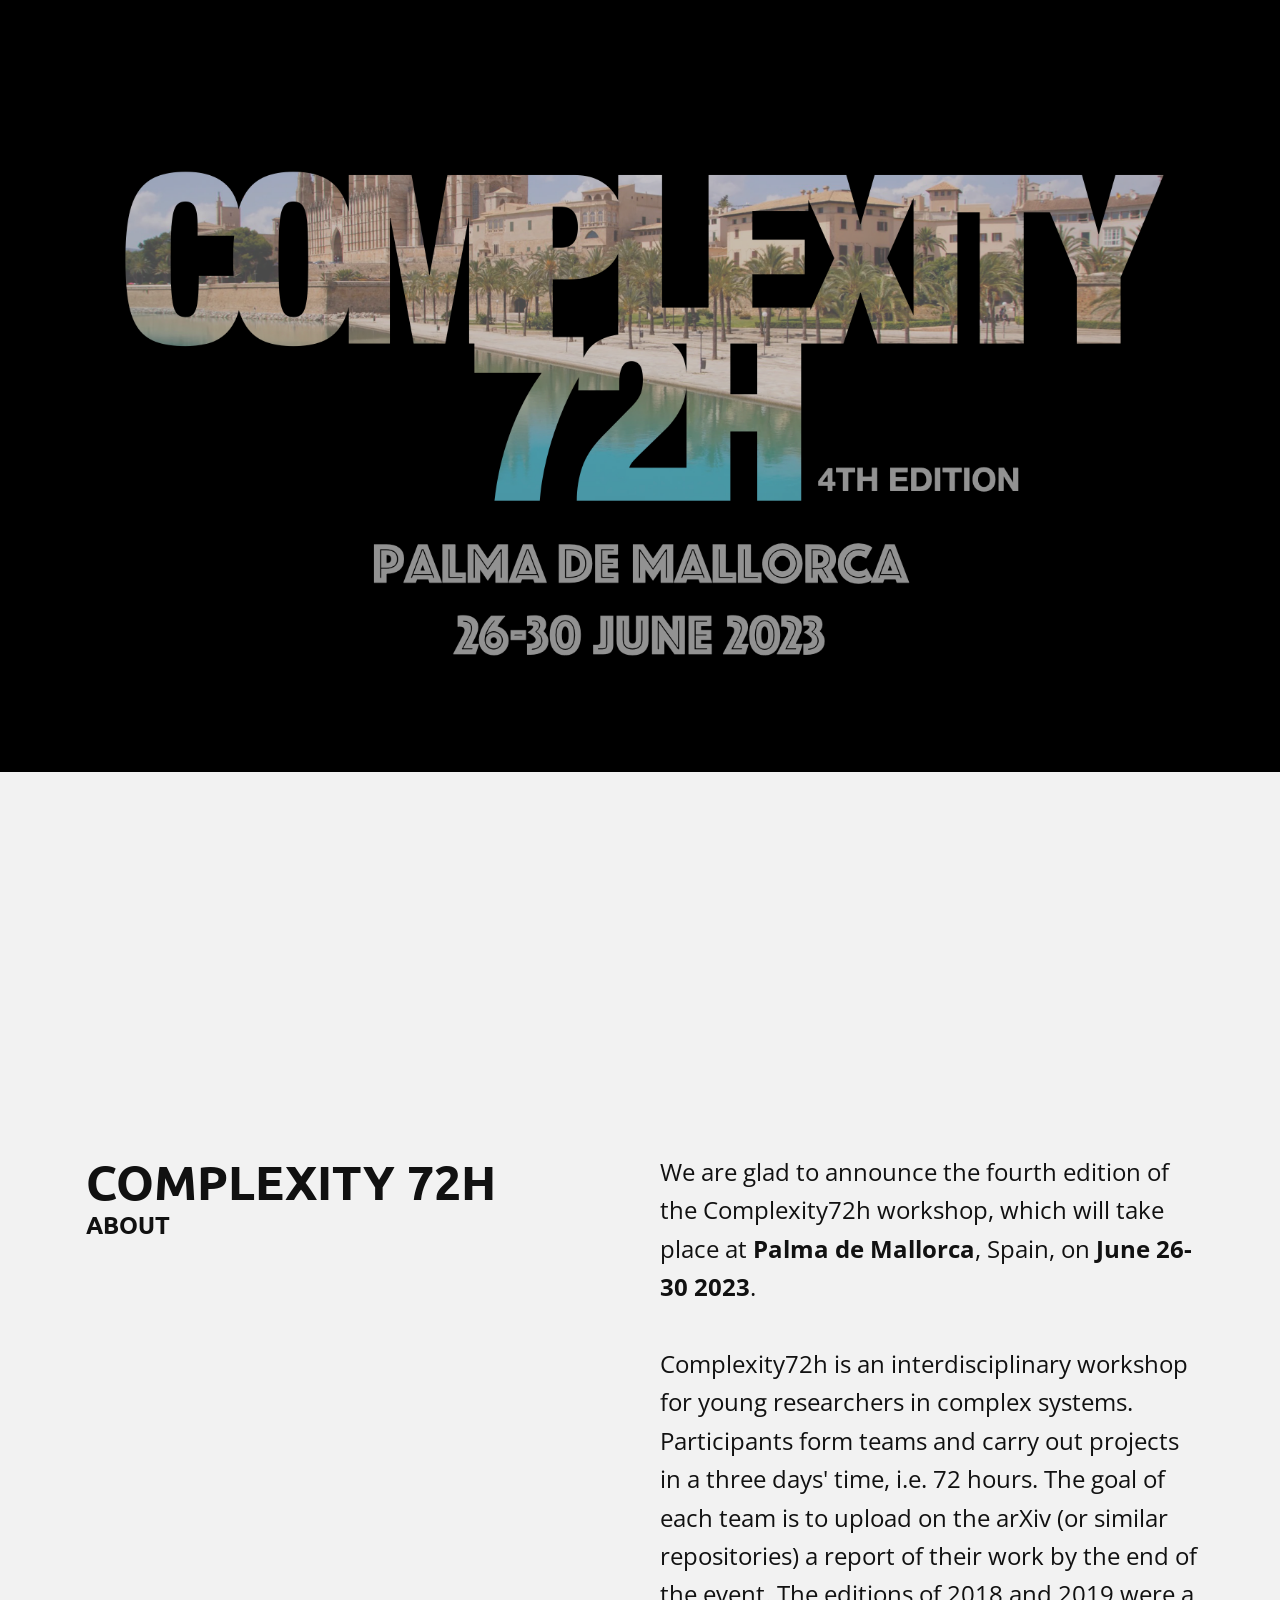
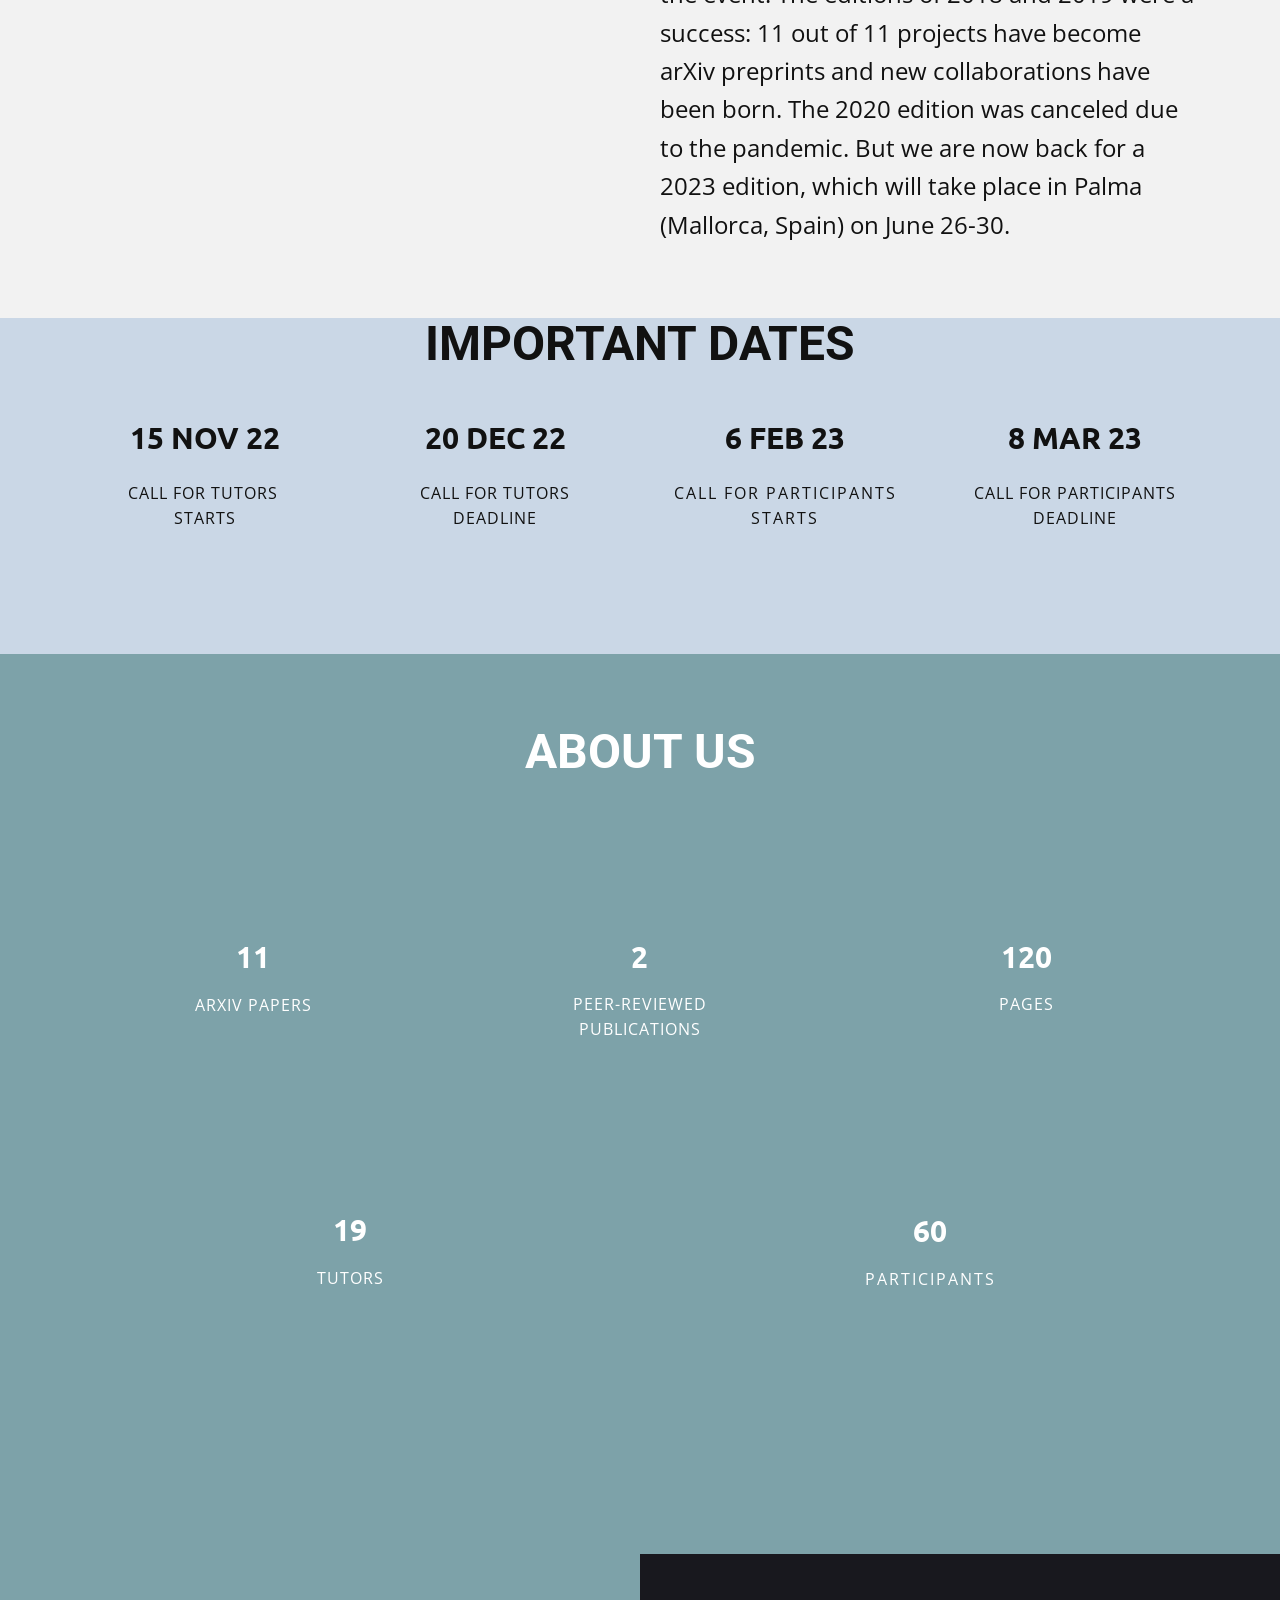
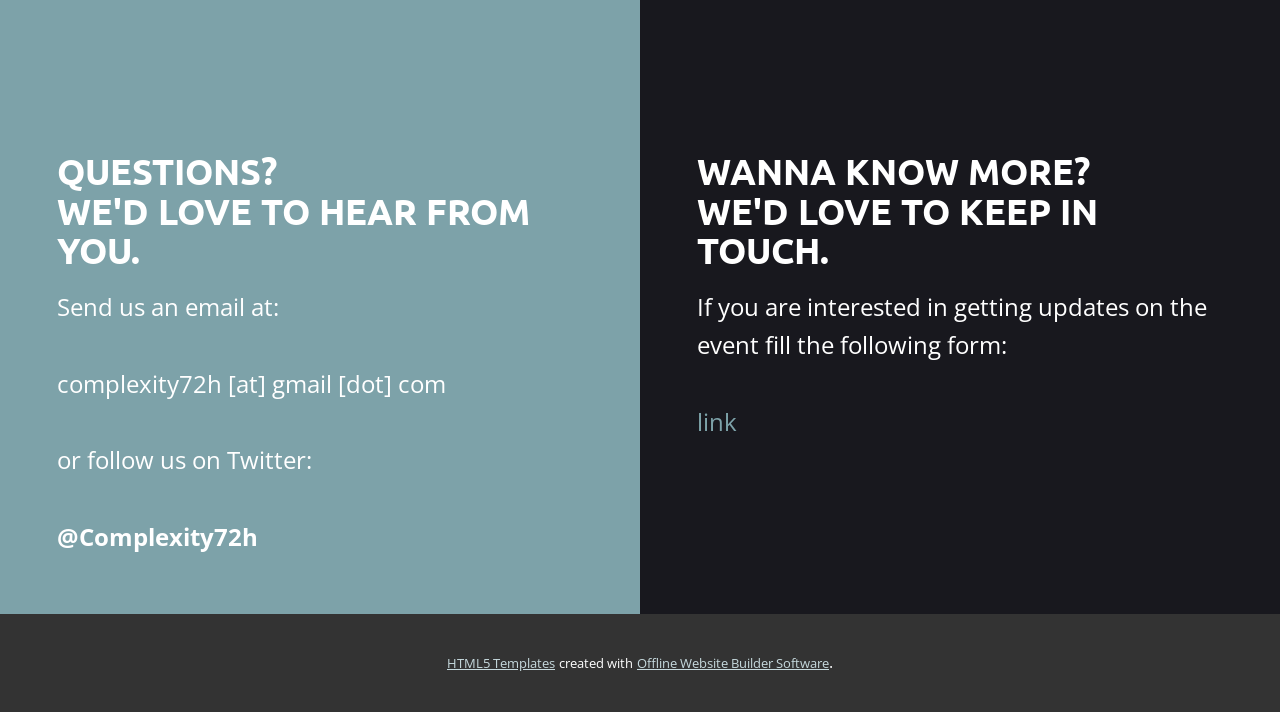
==== commit 56a7cc28: "Add files via upload" ====
--- a/index.html
+++ b/index.html
@@ -66,14 +66,15 @@
             <div class="u-layout-row" style="">
               <div class="u-align-left u-container-style u-layout-cell u-left-cell u-size-30 u-layout-cell-1">
                 <div class="u-container-layout u-container-layout-1">
-                  <h2 class="u-text u-text-1">
-                    <span style="font-weight: 700;"></span> COMPLEXITY 72H<br>
-                    <span style="font-size: 1.875rem;">ABOUT</span>
-                  </h2>
+                  <h3 class="u-text u-text-1">
+                    <span style="font-weight: 700;"></span>
+                    <span style="font-size: 3rem;"> COMPLEXITY 72H</span>
+                    <br>ABOUT
+                  </h3>
                 </div>
               </div>
               <div class="u-align-left u-container-style u-layout-cell u-right-cell u-size-30 u-layout-cell-2">
-                <div class="u-container-layout u-valign-middle u-container-layout-2">
+                <div class="u-container-layout u-container-layout-2">
                   <p class="u-text u-text-2">We are glad to announce the fourth edition of the&nbsp;Complexity72h&nbsp;workshop, which will take place at&nbsp;<span style="font-weight: 700;">Palma de Mallorca</span>, Spain, on&nbsp;<span style="font-weight: 700;">June 26-30 2023</span>.<br>
                     <br>Complexity72h&nbsp;is an interdisciplinary workshop for young researchers in complex systems. Participants form teams and carry out projects in a three days' time, i.e. 72 hours. The goal of each team is to upload on the arXiv (or similar repositories) a report of their work by the end of the event. The editions of 2018 and 2019 were a success: 11 out of 11 projects have become arXiv preprints and new collaborations have been born.&nbsp;The 2020 edition was canceled due to the pandemic. But we are now back for a 2023 edition, which will take place in Palma (Mallorca, Spain) on June 26-30.&nbsp;
                   </p>
@@ -177,8 +178,10 @@
                 <h2 class="u-text u-text-1">Questions?<br>We'd love to hear from you.
                 </h2>
                 <p class="u-text u-text-2">Send us an email at:<br>
+                  <br>complexity72h [at] gmail [dot] com<br>
+                  <br>or follow us on Twitter:<br>
                   <br>
-                  <br>complexity72h [at] gmail [dot] com<br>
+                  <a href="https://twitter.com/Complexity72h" class="u-active-none u-border-none u-btn u-button-link u-button-style u-hover-none u-none u-text-body-alt-color u-btn-1" target="_blank">@Complexity72h</a>
                 </p>
               </div>
             </div>
@@ -188,7 +191,7 @@
                 </h2>
                 <p class="u-text u-text-4">If you are interested in getting updates on the event fill the following form:&nbsp;<br>
                   <br>
-                  <a href="https://forms.gle/D4HjckJXUAD5iAQCA" class="u-active-none u-border-none u-btn u-button-link u-button-style u-hover-none u-none u-text-palette-1-base u-btn-1" target="_blank">link</a>
+                  <a href="https://forms.gle/D4HjckJXUAD5iAQCA" class="u-active-none u-border-none u-btn u-button-link u-button-style u-hover-none u-none u-text-palette-1-base u-btn-2" target="_blank">link</a>
                   <br>
                 </p>
               </div>
--- a/Home.css
+++ b/Home.css
@@ -46,8 +46,7 @@
 }
 
 .u-section-2 .u-text-1 {
-  font-size: 3rem;
-  margin: 300px 16px 0;
+  margin: 299px 16px 0;
 }
 
 .u-section-2 .u-layout-cell-2 {
@@ -60,8 +59,8 @@
 }
 
 .u-section-2 .u-text-2 {
-  font-size: 1.25rem;
-  margin: 0 10px;
+  font-size: 1.5rem;
+  margin: 299px 10px 0;
 }
 
 @media (max-width: 1199px) {
@@ -455,16 +454,16 @@
 }
 
 .u-section-4 .u-sheet-1 {
-  min-height: 613px;
+  min-height: 100vh;
 }
 
 .u-section-4 .u-text-1 {
   font-weight: 700;
-  margin: 20px 0 0;
+  margin: 72px 0 0;
 }
 
 .u-section-4 .u-layout-wrap-1 {
-  margin-top: 24px;
+  margin-top: 78px;
   margin-bottom: 0;
 }
 
@@ -525,8 +524,8 @@
 }
 
 .u-section-4 .u-layout-wrap-2 {
-  margin-top: 0;
-  margin-bottom: 31px;
+  margin-top: 31px;
+  margin-bottom: 60px;
 }
 
 .u-section-4 .u-layout-cell-4 {
@@ -568,6 +567,10 @@
 }
 
 @media (max-width: 1199px) {
+  .u-section-4 .u-sheet-1 {
+    min-height: 613px;
+  }
+
   .u-section-4 .u-text-2 {
     width: 173px;
   }
@@ -767,6 +770,12 @@
   margin: 17px 57px 0 -36px;
 }
 
+.u-section-5 .u-btn-1 {
+  background-image: none;
+  font-weight: 700;
+  padding: 0;
+}
+
 .u-section-5 .u-layout-cell-2 {
   min-height: 660px;
   background-image: none;
@@ -784,7 +793,7 @@
   margin: 17px 57px 0;
 }
 
-.u-section-5 .u-btn-1 {
+.u-section-5 .u-btn-2 {
   background-image: none;
   padding: 0;
 }
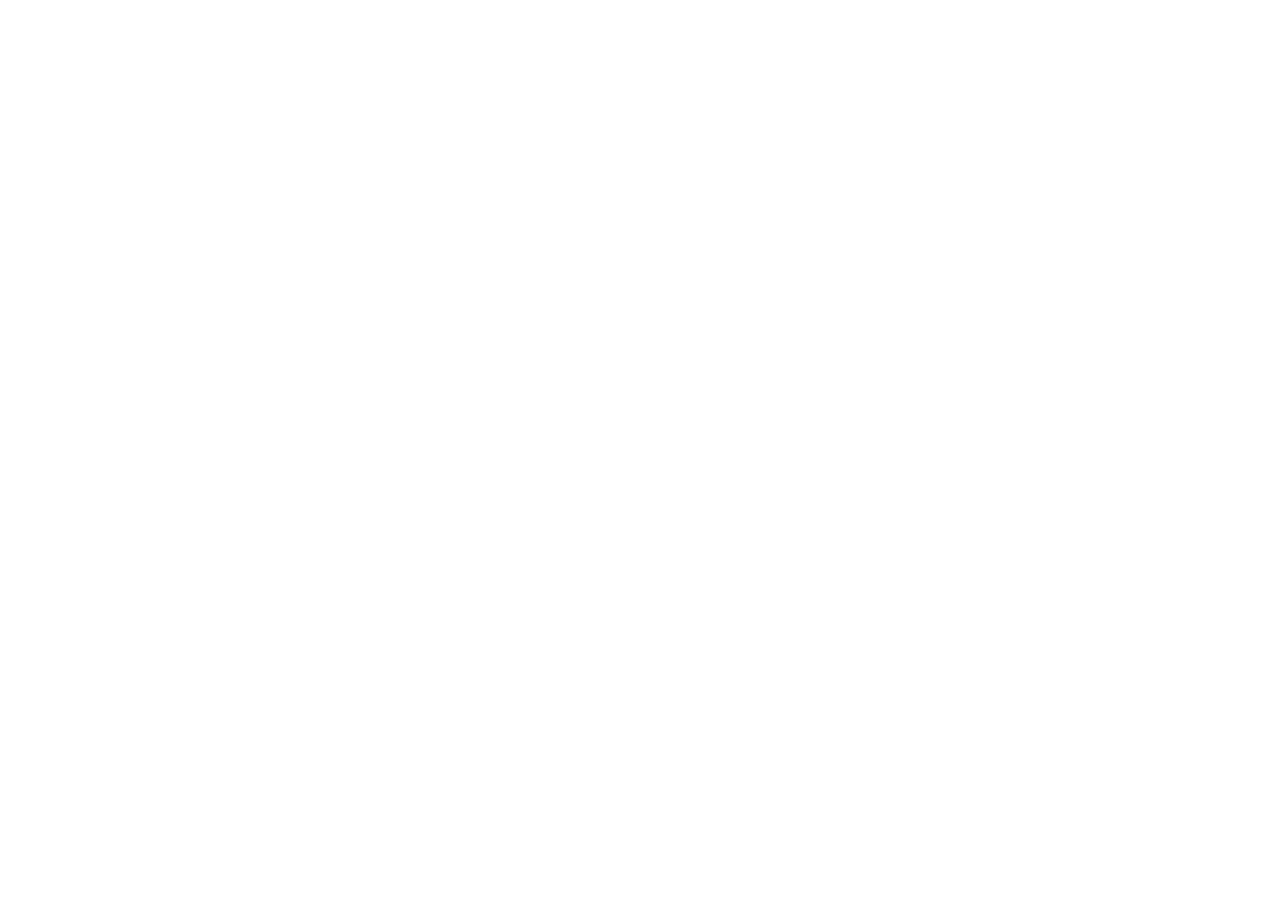
==== commit 83c50a9d: "redirect" ====
--- a/index.html
+++ b/index.html
@@ -1,218 +1,10 @@
 <!DOCTYPE html>
-<html style="font-size: 16px;" lang="en"><head>
-    <meta name="viewport" content="width=device-width, initial-scale=1.0">
-    <meta charset="utf-8">
-    <meta name="keywords" content="school, Children&amp;apos;sArt School, all our programs, We&amp;apos;d love to hear from you, our gallery, 5k, 150, 45, 250, Questions?Comments?We&amp;apos;d love to hear from you.">
-    <meta name="description" content="">
-    <title>Home</title>
-    <link rel="stylesheet" href="nicepage.css" media="screen">
-<link rel="stylesheet" href="Home.css" media="screen">
-    <script class="u-script" type="text/javascript" src="jquery.js" defer=""></script>
-    <script class="u-script" type="text/javascript" src="nicepage.js" defer=""></script>
-    <meta name="generator" content="Nicepage 4.21.12, nicepage.com">
-    <link id="u-theme-google-font" rel="stylesheet" href="https://fonts.googleapis.com/css?family=Roboto:100,100i,300,300i,400,400i,500,500i,700,700i,900,900i|Open+Sans:300,300i,400,400i,500,500i,600,600i,700,700i,800,800i">
-    <link id="u-page-google-font" rel="stylesheet" href="https://fonts.googleapis.com/css?family=Ubuntu:300,300i,400,400i,500,500i,700,700i|Open+Sans:300,300i,400,400i,500,500i,600,600i,700,700i,800,800i">
-    
-    
-    
-    
-    
-    
-    <script type="application/ld+json">{
-		"@context": "http://schema.org",
-		"@type": "Organization",
-		"name": ""
-}</script>
-    <meta name="theme-color" content="#7da2a9">
-    <meta property="og:title" content="Home">
-    <meta property="og:type" content="website">
-  </head>
-  <body data-home-page="Home.html" data-home-page-title="Home" class="u-body u-overlap u-xl-mode" data-lang="en"><header class="u-black u-clearfix u-header u-sticky u-sticky-2eb9 u-header" id="sec-9c25"><div class="u-clearfix u-sheet u-sheet-1">
-        <nav class="u-align-left u-menu u-menu-one-level u-nav-spacing-25 u-offcanvas u-menu-1">
-          <div class="menu-collapse u-custom-font u-font-open-sans" style="font-weight: 700;">
-            <a class="u-button-style u-custom-color u-custom-text-hover-color u-nav-link" href="#" style="padding: 4px 0px; font-size: calc(1em + 8px);">
-              <svg class="u-svg-link" preserveAspectRatio="xMidYMin slice" viewBox="0 0 302 302" style="undefined"><use xmlns:xlink="http://www.w3.org/1999/xlink" xlink:href="#svg-7b92"></use></svg>
-              <svg xmlns="http://www.w3.org/2000/svg" xmlns:xlink="http://www.w3.org/1999/xlink" version="1.1" id="svg-7b92" x="0px" y="0px" viewBox="0 0 302 302" style="enable-background:new 0 0 302 302;" xml:space="preserve" class="u-svg-content"><g><rect y="36" width="302" height="30"></rect><rect y="236" width="302" height="30"></rect><rect y="136" width="302" height="30"></rect>
-</g><g></g><g></g><g></g><g></g><g></g><g></g><g></g><g></g><g></g><g></g><g></g><g></g><g></g><g></g><g></g></svg>
-            </a>
-          </div>
-          <div class="u-custom-menu u-nav-container">
-            <ul class="u-custom-font u-font-open-sans u-nav u-spacing-25 u-unstyled u-nav-1"><li class="u-nav-item"><a class="u-black u-button-style u-nav-link u-text-hover-white" href="Home.html" style="padding: 8px 48px;">Home</a>
-</li><li class="u-nav-item"><a class="u-black u-button-style u-nav-link u-text-hover-white" href="Palma-de-Mallorca-2023.html" style="padding: 8px 48px;">Palma de Mallorca 2023</a>
-</li><li class="u-nav-item"><a class="u-black u-button-style u-nav-link u-text-hover-white" href="Previous-Editions.html" style="padding: 8px 48px;">Previous Editions</a>
-</li></ul>
-          </div>
-          <div class="u-custom-menu u-nav-container-collapse">
-            <div class="u-align-center u-black u-container-style u-inner-container-layout u-opacity u-opacity-95 u-sidenav">
-              <div class="u-inner-container-layout u-sidenav-overflow">
-                <div class="u-menu-close"></div>
-                <ul class="u-align-center u-nav u-popupmenu-items u-unstyled u-nav-2"><li class="u-nav-item"><a class="u-button-style u-nav-link" href="Home.html">Home</a>
-</li><li class="u-nav-item"><a class="u-button-style u-nav-link" href="Palma-de-Mallorca-2023.html">Palma de Mallorca 2023</a>
-</li><li class="u-nav-item"><a class="u-button-style u-nav-link" href="Previous-Editions.html">Previous Editions</a>
-</li></ul>
-              </div>
-            </div>
-            <div class="u-black u-menu-overlay u-opacity u-opacity-70"></div>
-          </div>
-        </nav>
-      </div></header> 
-    <section class="u-clearfix u-image u-section-1" id="sec-1aa9" data-image-width="1920" data-image-height="1080">
-      <div class="u-clearfix u-sheet u-sheet-1"></div>
-    </section>
-    <section class="u-clearfix u-grey-5 u-section-2" id="sec-4bbd">
-      <div class="u-clearfix u-sheet u-sheet-1">
-        <div class="u-clearfix u-expanded-width u-gutter-20 u-layout-wrap u-layout-wrap-1">
-          <div class="u-layout" style="">
-            <div class="u-layout-row" style="">
-              <div class="u-align-left u-container-style u-layout-cell u-left-cell u-size-30 u-layout-cell-1">
-                <div class="u-container-layout u-container-layout-1">
-                  <h3 class="u-text u-text-1">
-                    <span style="font-weight: 700;"></span>
-                    <span style="font-size: 3rem;"> COMPLEXITY 72H</span>
-                    <br>ABOUT
-                  </h3>
-                </div>
-              </div>
-              <div class="u-align-left u-container-style u-layout-cell u-right-cell u-size-30 u-layout-cell-2">
-                <div class="u-container-layout u-container-layout-2">
-                  <p class="u-text u-text-2">We are glad to announce the fourth edition of the&nbsp;Complexity72h&nbsp;workshop, which will take place at&nbsp;<span style="font-weight: 700;">Palma de Mallorca</span>, Spain, on&nbsp;<span style="font-weight: 700;">June 26-30 2023</span>.<br>
-                    <br>Complexity72h&nbsp;is an interdisciplinary workshop for young researchers in complex systems. Participants form teams and carry out projects in a three days' time, i.e. 72 hours. The goal of each team is to upload on the arXiv (or similar repositories) a report of their work by the end of the event. The editions of 2018 and 2019 were a success: 11 out of 11 projects have become arXiv preprints and new collaborations have been born.&nbsp;The 2020 edition was canceled due to the pandemic. But we are now back for a 2023 edition, which will take place in Palma (Mallorca, Spain) on June 26-30.&nbsp;
-                  </p>
-                </div>
-              </div>
-            </div>
-          </div>
-        </div>
-      </div>
-    </section>
-    <section class="u-clearfix u-palette-2-light-2 u-section-3" id="sec-7dad">
-      <div class="u-clearfix u-sheet u-sheet-1">
-        <h1 class="u-align-center u-text u-text-1">IMPORTANT DATES</h1>
-        <div class="u-clearfix u-expanded-width u-gutter-20 u-layout-wrap u-layout-wrap-1">
-          <div class="u-layout">
-            <div class="u-layout-row">
-              <div class="u-align-center u-container-style u-layout-cell u-left-cell u-size-15 u-size-30-md u-layout-cell-1">
-                <div class="u-container-layout">
-                  <h2 class="u-text u-text-2" data-animation-name="counter" data-animation-event="scroll" data-animation-duration="3000">15&nbsp;NOV&nbsp;22</h2>
-                  <p class="u-text u-text-3">CALL FOR TUTORS&nbsp;<br>STARTS
-                  </p>
-                </div>
-              </div>
-              <div class="u-align-center u-container-style u-layout-cell u-size-15 u-size-30-md u-layout-cell-2">
-                <div class="u-container-layout">
-                  <h2 class="u-text u-text-4" data-animation-name="counter" data-animation-event="scroll" data-animation-duration="3000">20&nbsp;DEC&nbsp;22</h2>
-                  <p class="u-text u-text-5">CALL FOR TUTORS<br>DEADLINE
-                  </p>
-                </div>
-              </div>
-              <div class="u-align-center u-container-style u-layout-cell u-size-15 u-size-30-md u-layout-cell-3">
-                <div class="u-container-layout">
-                  <h2 class="u-text u-text-6" data-animation-name="counter" data-animation-event="scroll" data-animation-duration="3000">6 FEB&nbsp;23</h2>
-                  <p class="u-text u-text-7">CALL FOR PARTICIPANTS STARTS</p>
-                </div>
-              </div>
-              <div class="u-align-center u-container-style u-layout-cell u-right-cell u-size-15 u-size-30-md u-layout-cell-4">
-                <div class="u-container-layout">
-                  <h2 class="u-text u-text-8" data-animation-name="counter" data-animation-event="scroll" data-animation-duration="3000">8 MAR&nbsp;23</h2>
-                  <p class="u-text u-text-9">CALL FOR PARTICIPANTS DEADLINE</p>
-                </div>
-              </div>
-            </div>
-          </div>
-        </div>
-      </div>
-    </section>
-    <section class="u-clearfix u-palette-1-base u-section-4" id="sec-4402">
-      <div class="u-clearfix u-sheet u-sheet-1">
-        <h1 class="u-align-center u-text u-text-1">ABOUT US</h1>
-        <div class="u-clearfix u-expanded-width u-gutter-20 u-layout-wrap u-layout-wrap-1">
-          <div class="u-layout">
-            <div class="u-layout-row">
-              <div class="u-align-center u-container-style u-layout-cell u-left-cell u-size-20 u-layout-cell-1">
-                <div class="u-container-layout">
-                  <h2 class="u-text u-text-2" data-animation-name="counter" data-animation-event="scroll" data-animation-duration="3000">11</h2>
-                  <p class="u-text u-text-3">ARXIV PAPERS</p>
-                </div>
-              </div>
-              <div class="u-align-center u-container-style u-layout-cell u-size-20 u-layout-cell-2">
-                <div class="u-container-layout">
-                  <h2 class="u-text u-text-4" data-animation-name="counter" data-animation-event="scroll" data-animation-duration="3000">2</h2>
-                  <p class="u-text u-text-5">PEER-REVIEWED PUBLICATIONS</p>
-                </div>
-              </div>
-              <div class="u-align-center u-container-style u-layout-cell u-right-cell u-size-20 u-layout-cell-3">
-                <div class="u-container-layout">
-                  <h2 class="u-text u-text-6" data-animation-name="counter" data-animation-event="scroll" data-animation-duration="3000">120</h2>
-                  <p class="u-text u-text-7">PAGES</p>
-                </div>
-              </div>
-            </div>
-          </div>
-        </div>
-        <div class="u-clearfix u-expanded-width u-gutter-20 u-layout-wrap u-layout-wrap-2">
-          <div class="u-layout">
-            <div class="u-layout-row">
-              <div class="u-align-center u-container-style u-layout-cell u-size-30 u-layout-cell-4">
-                <div class="u-container-layout u-valign-middle-lg u-valign-middle-md u-valign-middle-sm u-valign-middle-xl">
-                  <h2 class="u-text u-text-8" data-animation-name="counter" data-animation-event="scroll" data-animation-duration="3000">19</h2>
-                  <p class="u-text u-text-9">TUTORS</p>
-                </div>
-              </div>
-              <div class="u-align-center u-container-style u-layout-cell u-size-30 u-layout-cell-5">
-                <div class="u-container-layout">
-                  <h2 class="u-text u-text-10" data-animation-name="counter" data-animation-event="scroll" data-animation-duration="3000">60</h2>
-                  <p class="u-text u-text-11">PARTICIPANTS</p>
-                </div>
-              </div>
-            </div>
-          </div>
-        </div>
-      </div>
-    </section>
-    <section class="u-clearfix u-section-5" id="sec-4dc2">
-      <div class="u-clearfix u-expanded-width u-layout-wrap u-layout-wrap-1">
-        <div class="u-layout">
-          <div class="u-layout-row">
-            <div class="u-container-style u-layout-cell u-left-cell u-palette-1-base u-size-30 u-layout-cell-1">
-              <div class="u-container-layout u-valign-middle-md u-container-layout-1">
-                <h2 class="u-text u-text-1">Questions?<br>We'd love to hear from you.
-                </h2>
-                <p class="u-text u-text-2">Send us an email at:<br>
-                  <br>complexity72h [at] gmail [dot] com<br>
-                  <br>or follow us on Twitter:<br>
-                  <br>
-                  <a href="https://twitter.com/Complexity72h" class="u-active-none u-border-none u-btn u-button-link u-button-style u-hover-none u-none u-text-body-alt-color u-btn-1" target="_blank">@Complexity72h</a>
-                </p>
-              </div>
-            </div>
-            <div class="u-container-style u-layout-cell u-palette-3-base u-right-cell u-size-30 u-layout-cell-2">
-              <div class="u-container-layout u-valign-middle-sm">
-                <h2 class="u-text u-text-3">WANNA KNOW MORE?<br>We'd love to KEEP IN TOUCH.<br>
-                </h2>
-                <p class="u-text u-text-4">If you are interested in getting updates on the event fill the following form:&nbsp;<br>
-                  <br>
-                  <a href="https://forms.gle/D4HjckJXUAD5iAQCA" class="u-active-none u-border-none u-btn u-button-link u-button-style u-hover-none u-none u-text-palette-1-base u-btn-2" target="_blank">link</a>
-                  <br>
-                </p>
-              </div>
-            </div>
-          </div>
-        </div>
-      </div>
-    </section>
-    
-    
-    
-    <section class="u-backlink u-clearfix u-grey-80">
-      <a class="u-link" href="https://nicepage.com/html5-template" target="_blank">
-        <span>HTML5 Templates</span>
-      </a>
-      <p class="u-text">
-        <span>created with</span>
-      </p>
-      <a class="u-link" href="" target="_blank">
-        <span>Offline Website Builder Software</span>
-      </a>. 
-    </section>
-  
-</body></html>+<html>
+<head>
+  <meta http-equiv="refresh" content="0; URL='https://www.complexity72h.com'" />
+</head>
+<body>
+  <!-- Optional: You can add a message here for users who have disabled JavaScript or cannot be redirected. -->
+  <p>Complexity72h's website is now <a href="https://www.complexity72h.com">here</a>.</p>
+</body>
+</html>
